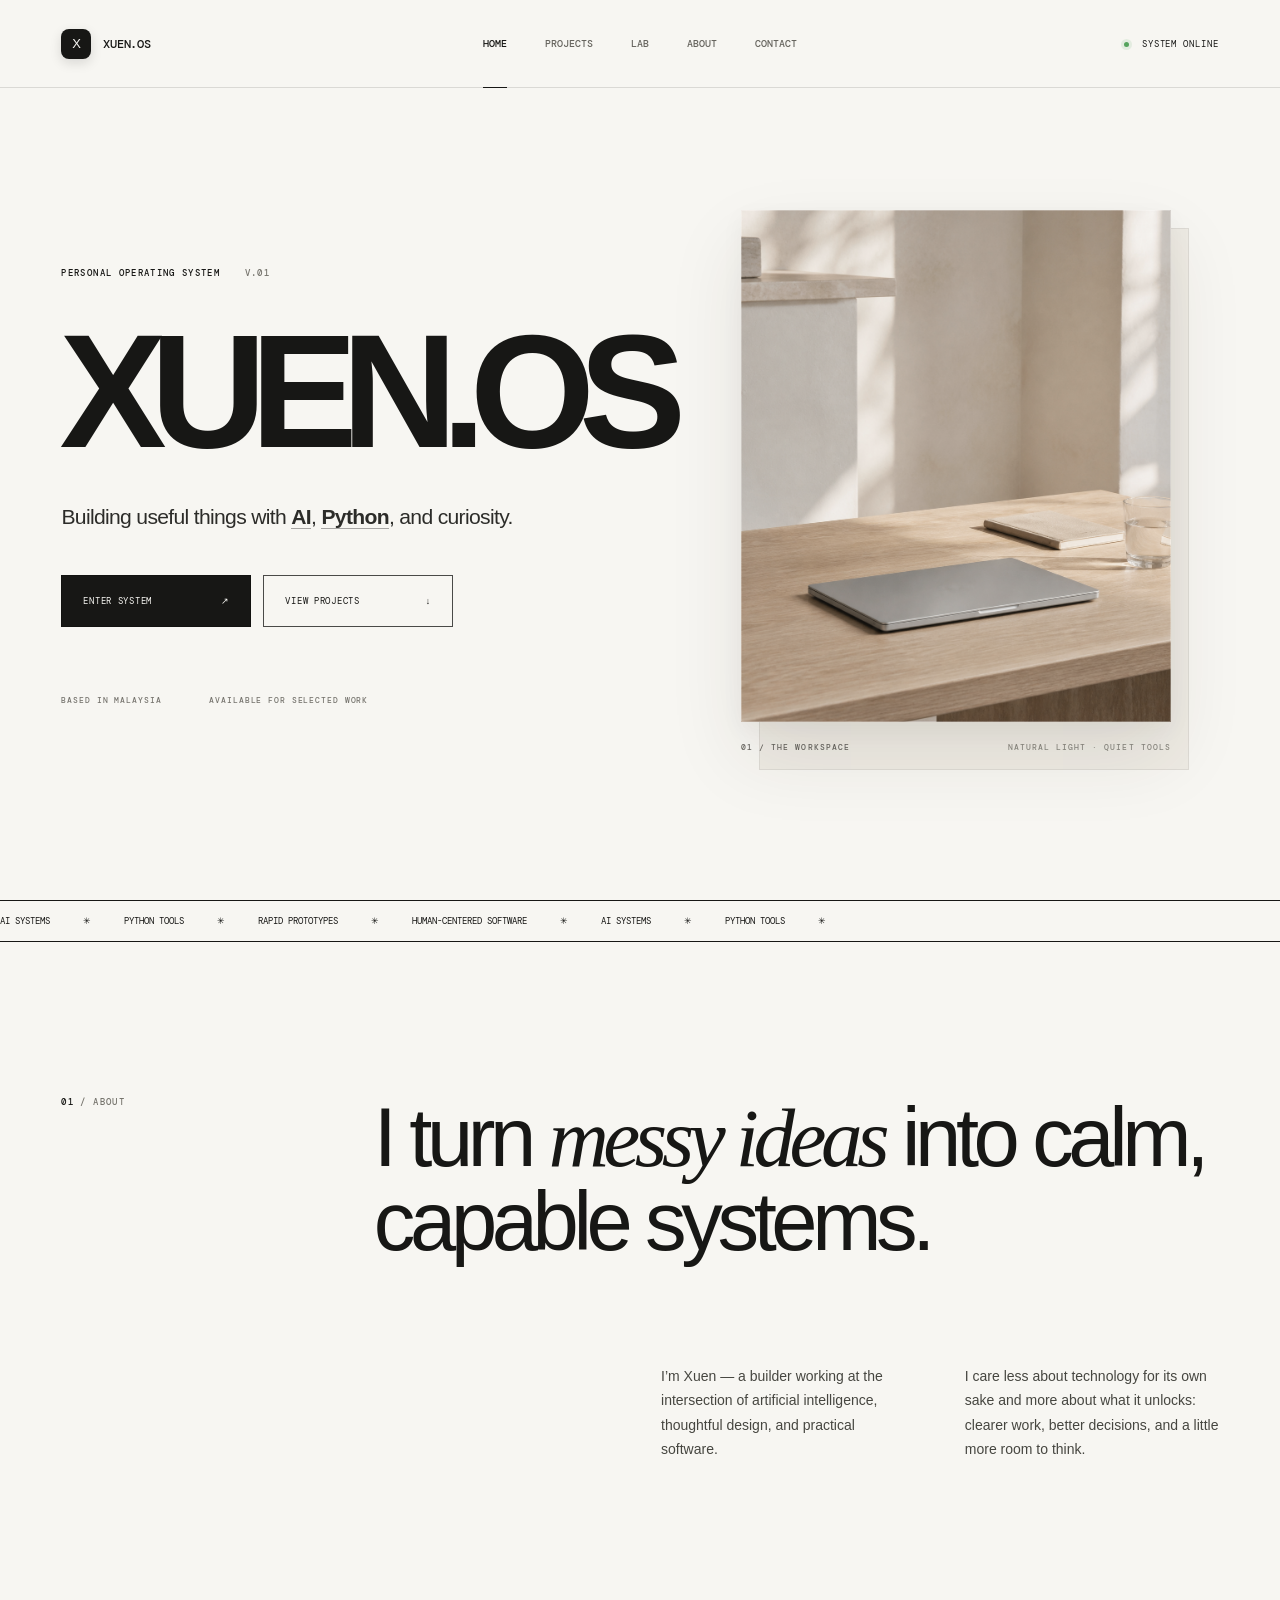
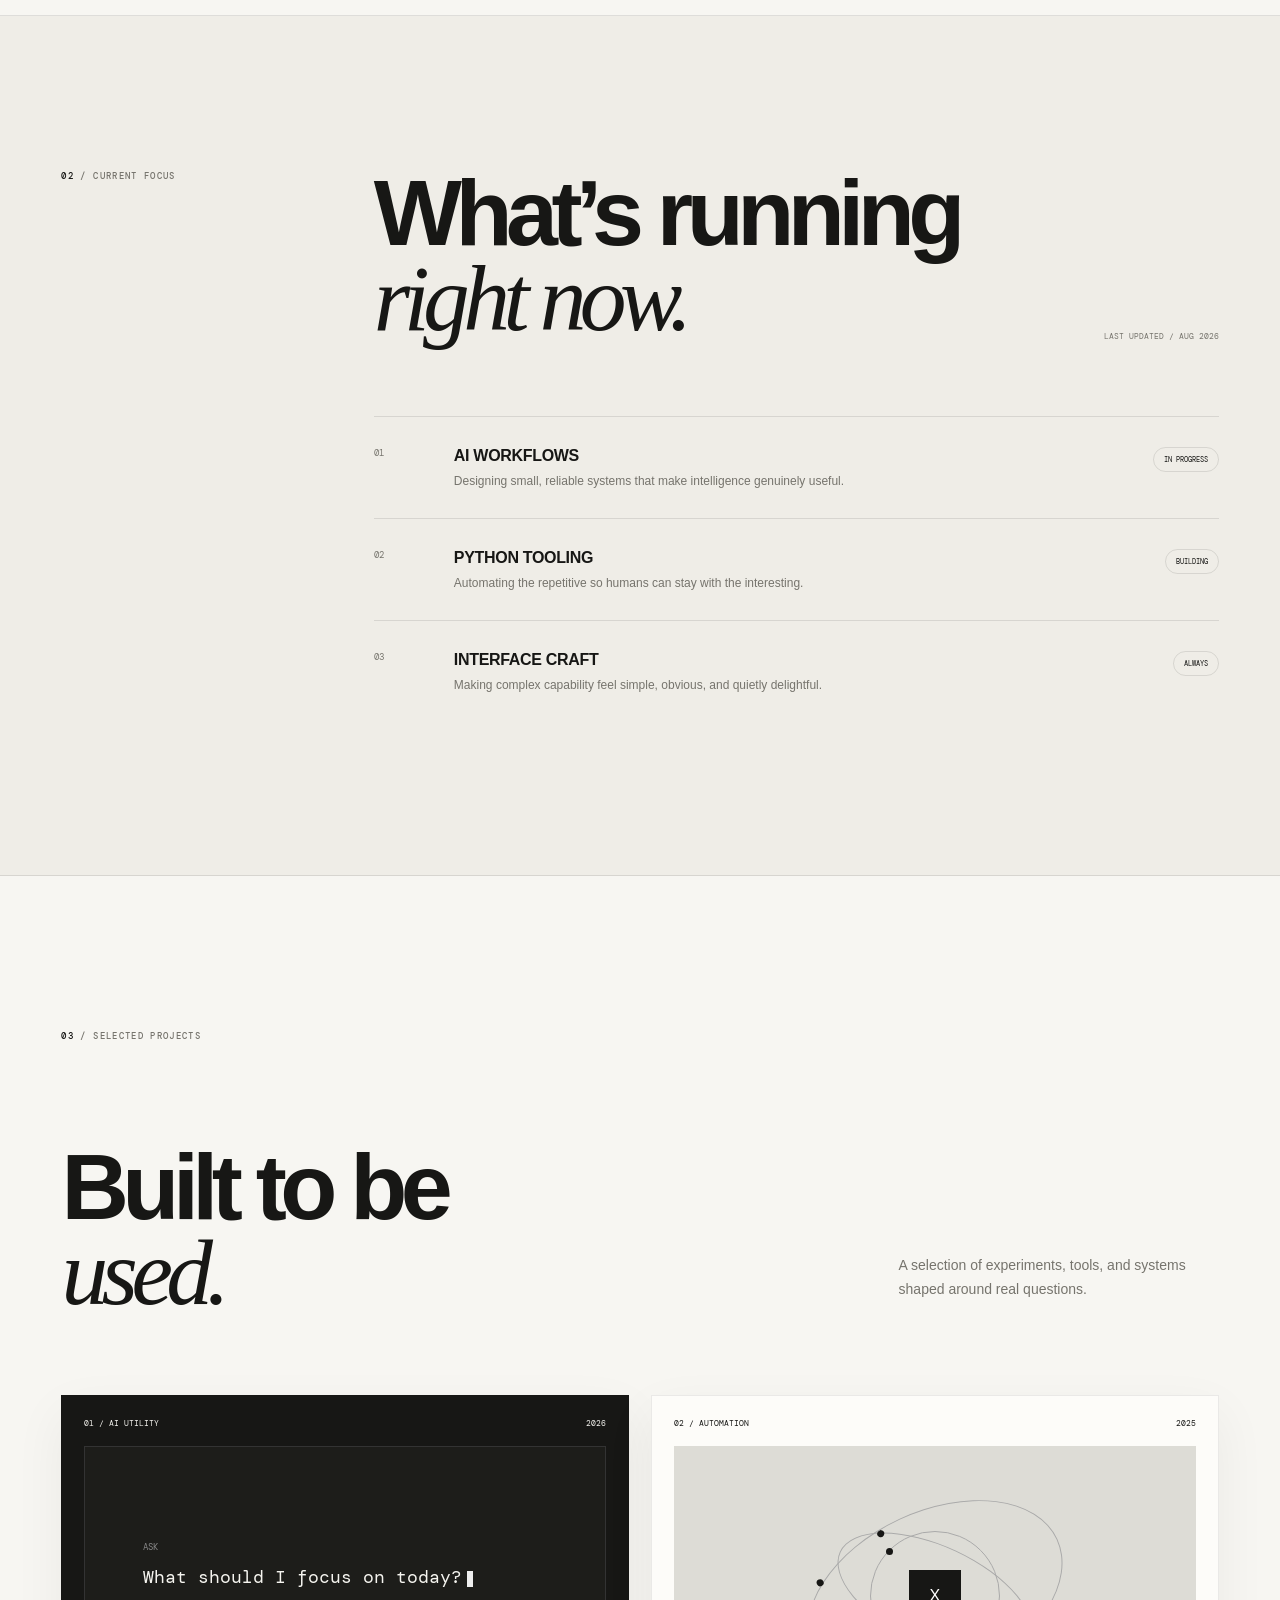
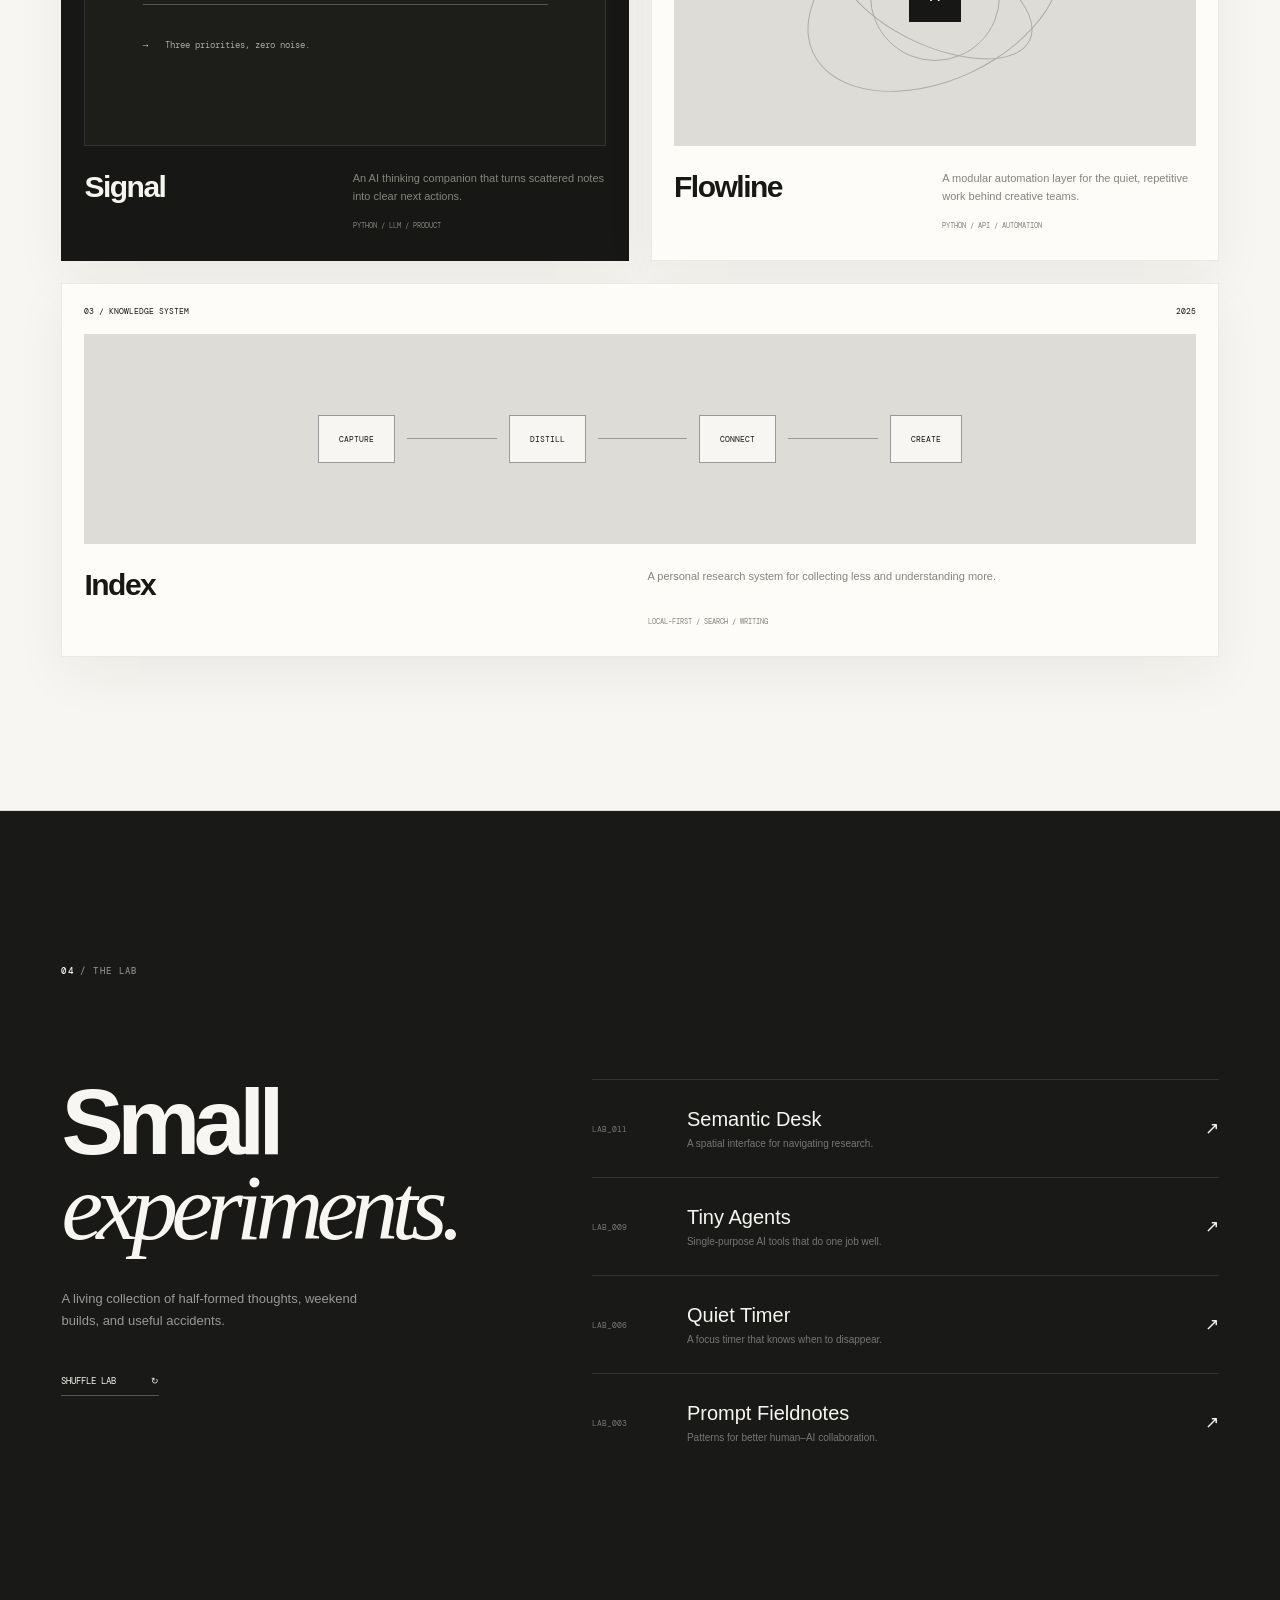
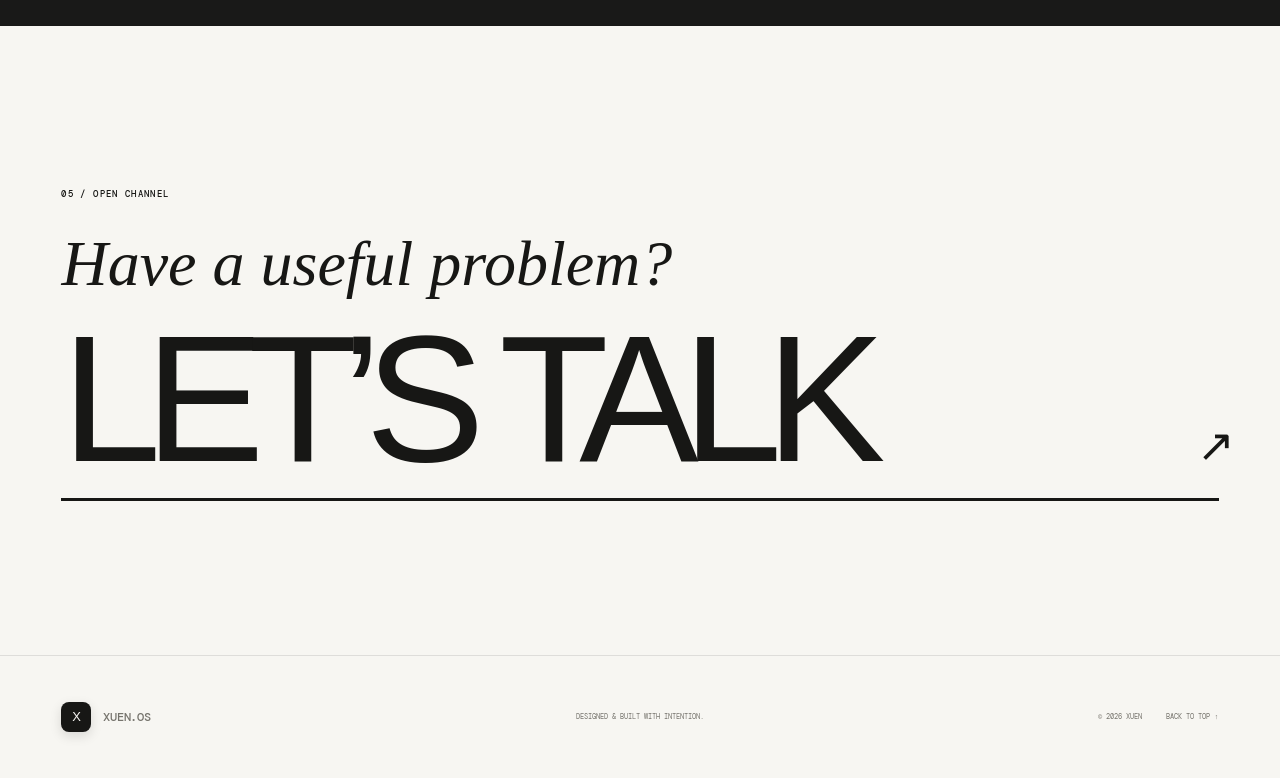
==== index.html @ 893377dd "Initial XUEN.OS website" ====
<!DOCTYPE html>
<html lang="en">
<head>
  <meta charset="UTF-8">
  <meta name="viewport" content="width=device-width, initial-scale=1.0">
  <meta name="description" content="XUEN.OS — Building useful things with AI, Python, and curiosity.">
  <meta name="theme-color" content="#f2f1ed">
  <title>XUEN.OS — Personal Operating System</title>
  <link rel="stylesheet" href="style.css">
</head>
<body>
  <div class="boot-screen" aria-hidden="true">
    <div class="boot-mark">X</div>
    <div class="boot-line"><span></span></div>
  </div>

  <header class="site-header" id="home">
    <a class="logo" href="#home" aria-label="XUEN.OS home">
      <span class="logo-glyph">X</span><span>XUEN.OS</span>
    </a>
    <nav class="desktop-nav" aria-label="Primary navigation">
      <a class="active" href="#home">Home</a>
      <a href="#projects">Projects</a>
      <a href="#lab">Lab</a>
      <a href="#about">About</a>
      <a href="#contact">Contact</a>
    </nav>
    <div class="header-status"><span class="status-dot"></span> SYSTEM ONLINE</div>
    <button class="menu-toggle" type="button" aria-expanded="false" aria-controls="mobile-nav">Menu</button>
  </header>

  <nav class="mobile-nav" id="mobile-nav" aria-label="Mobile navigation">
    <a href="#home">Home</a><a href="#projects">Projects</a><a href="#lab">Lab</a><a href="#about">About</a><a href="#contact">Contact</a>
  </nav>

  <main>
    <section class="hero" aria-labelledby="hero-title">
      <div class="hero-copy reveal">
        <p class="eyebrow">PERSONAL OPERATING SYSTEM <span>V.01</span></p>
        <h1 id="hero-title">XUEN<span class="outline">.</span>OS</h1>
        <p class="hero-subtitle">Building useful things with <strong>AI</strong>, <strong>Python</strong>, and curiosity.</p>
        <div class="hero-actions">
          <a class="button button-primary" href="#about">ENTER SYSTEM <span>↗</span></a>
          <a class="button button-secondary" href="#projects">VIEW PROJECTS <span>↓</span></a>
        </div>
        <div class="hero-meta">
          <span>BASED IN MALAYSIA</span><span>AVAILABLE FOR SELECTED WORK</span>
        </div>
      </div>

      <figure class="workspace-visual reveal">
        <div class="workspace-photo">
          <img src="assets/workspace-editorial-v1.png" alt="A quiet sunlit workspace with a closed silver laptop on a pale oak desk" width="1122" height="1402" fetchpriority="high">
        </div>
        <figcaption><span>01 / THE WORKSPACE</span><span>NATURAL LIGHT · QUIET TOOLS</span></figcaption>
      </figure>
    </section>

    <div class="ticker" aria-hidden="true">
      <div>AI SYSTEMS <span>✳</span> PYTHON TOOLS <span>✳</span> RAPID PROTOTYPES <span>✳</span> HUMAN-CENTERED SOFTWARE <span>✳</span> AI SYSTEMS <span>✳</span> PYTHON TOOLS <span>✳</span></div>
    </div>

    <section class="about section" id="about">
      <div class="section-index reveal"><span>01</span> / ABOUT</div>
      <div class="about-content reveal">
        <p class="about-lead">I turn <em>messy ideas</em> into calm, capable systems.</p>
        <div class="about-grid">
          <p>I’m Xuen — a builder working at the intersection of artificial intelligence, thoughtful design, and practical software.</p>
          <p>I care less about technology for its own sake and more about what it unlocks: clearer work, better decisions, and a little more room to think.</p>
        </div>
      </div>
    </section>

    <section class="focus section" aria-labelledby="focus-title">
      <div class="section-index reveal"><span>02</span> / CURRENT FOCUS</div>
      <div class="section-heading reveal">
        <h2 id="focus-title">What’s running<br><em>right now.</em></h2>
        <span class="updated">LAST UPDATED / AUG 2026</span>
      </div>
      <div class="focus-list reveal">
        <article><span class="focus-num">01</span><div><h3>AI WORKFLOWS</h3><p>Designing small, reliable systems that make intelligence genuinely useful.</p></div><span class="focus-state">IN PROGRESS</span></article>
        <article><span class="focus-num">02</span><div><h3>PYTHON TOOLING</h3><p>Automating the repetitive so humans can stay with the interesting.</p></div><span class="focus-state">BUILDING</span></article>
        <article><span class="focus-num">03</span><div><h3>INTERFACE CRAFT</h3><p>Making complex capability feel simple, obvious, and quietly delightful.</p></div><span class="focus-state">ALWAYS</span></article>
      </div>
    </section>

    <section class="projects section" id="projects" aria-labelledby="projects-title">
      <div class="section-index reveal"><span>03</span> / SELECTED PROJECTS</div>
      <div class="projects-head reveal"><h2 id="projects-title">Built to be<br><em>used.</em></h2><p>A selection of experiments, tools, and systems shaped around real questions.</p></div>
      <div class="project-grid">
        <article class="project-card project-dark reveal">
          <div class="project-top"><span>01 / AI UTILITY</span><span>2026</span></div>
          <div class="project-visual command-visual"><span>ASK</span><span class="command-input">What should I focus on today?<i></i></span><div><b>→</b> Three priorities, zero noise.</div></div>
          <div class="project-info"><h3>Signal</h3><p>An AI thinking companion that turns scattered notes into clear next actions.</p><span>PYTHON / LLM / PRODUCT</span></div>
        </article>
        <article class="project-card reveal">
          <div class="project-top"><span>02 / AUTOMATION</span><span>2025</span></div>
          <div class="project-visual orbit-visual"><div class="orbit one"></div><div class="orbit two"></div><div class="orbit three"></div><span>X</span></div>
          <div class="project-info"><h3>Flowline</h3><p>A modular automation layer for the quiet, repetitive work behind creative teams.</p><span>PYTHON / API / AUTOMATION</span></div>
        </article>
        <article class="project-card project-wide reveal">
          <div class="project-top"><span>03 / KNOWLEDGE SYSTEM</span><span>2025</span></div>
          <div class="project-visual map-visual"><span>CAPTURE</span><i></i><span>DISTILL</span><i></i><span>CONNECT</span><i></i><span>CREATE</span></div>
          <div class="project-info"><h3>Index</h3><p>A personal research system for collecting less and understanding more.</p><span>LOCAL-FIRST / SEARCH / WRITING</span></div>
        </article>
      </div>
    </section>

    <section class="lab section" id="lab" aria-labelledby="lab-title">
      <div class="section-index reveal"><span>04</span> / THE LAB</div>
      <div class="lab-layout">
        <div class="lab-intro reveal"><h2 id="lab-title">Small<br><em>experiments.</em></h2><p>A living collection of half-formed thoughts, weekend builds, and useful accidents.</p><button class="text-button" type="button" id="shuffle-lab">SHUFFLE LAB <span>↻</span></button></div>
        <div class="lab-stack reveal">
          <article><span>LAB_011</span><div><h3>Semantic Desk</h3><p>A spatial interface for navigating research.</p></div><span class="lab-arrow">↗</span></article>
          <article><span>LAB_009</span><div><h3>Tiny Agents</h3><p>Single-purpose AI tools that do one job well.</p></div><span class="lab-arrow">↗</span></article>
          <article><span>LAB_006</span><div><h3>Quiet Timer</h3><p>A focus timer that knows when to disappear.</p></div><span class="lab-arrow">↗</span></article>
          <article><span>LAB_003</span><div><h3>Prompt Fieldnotes</h3><p>Patterns for better human–AI collaboration.</p></div><span class="lab-arrow">↗</span></article>
        </div>
      </div>
    </section>

    <section class="contact section" id="contact">
      <p class="eyebrow reveal">05 / OPEN CHANNEL</p>
      <div class="contact-inner reveal">
        <p>Have a useful problem?</p>
        <a href="mailto:hello@xuen.os">LET’S TALK<span>↗</span></a>
      </div>
    </section>
  </main>

  <footer>
    <a class="logo" href="#home"><span class="logo-glyph">X</span><span>XUEN.OS</span></a>
    <p>DESIGNED &amp; BUILT WITH INTENTION.</p>
    <div><span>© 2026 XUEN</span><a href="#home">BACK TO TOP ↑</a></div>
  </footer>

  <script type="module" src="script.js"></script>
</body>
</html>
---- style.css ----
@font-face {
  font-family: "DM Mono";
  src: url("fonts/dm-mono-300.ttf") format("truetype");
  font-style: normal;
  font-weight: 300;
  font-display: swap;
}

@font-face {
  font-family: "DM Mono";
  src: url("fonts/dm-mono-400.ttf") format("truetype");
  font-style: normal;
  font-weight: 400;
  font-display: swap;
}

@font-face {
  font-family: "DM Mono";
  src: url("fonts/dm-mono-500.ttf") format("truetype");
  font-style: normal;
  font-weight: 500;
  font-display: swap;
}

:root {
  --ink: #171715;
  --paper: #f7f6f2;
  --paper-deep: #efede7;
  --line: rgba(23,23,21,.11);
  --muted: #76746d;
  --mono: "DM Mono", ui-monospace, monospace;
  --sans: -apple-system, BlinkMacSystemFont, "SF Pro Display", "Helvetica Neue", Arial, sans-serif;
}

* { box-sizing: border-box; }
html { scroll-behavior: smooth; }
body { margin: 0; background: var(--paper); color: var(--ink); font-family: var(--sans); overflow-x: hidden; -webkit-font-smoothing: antialiased; text-rendering: optimizeLegibility; }
a { color: inherit; text-decoration: none; }
button { color: inherit; font: inherit; }
::selection { background: var(--ink); color: var(--paper); }

.boot-screen { position: fixed; inset: 0; z-index: 99; display: grid; place-content: center; gap: 26px; background: var(--ink); color: var(--paper); transition: opacity .55s ease, visibility .55s; }
.boot-screen.done { opacity: 0; visibility: hidden; }
.boot-mark { font-size: 54px; font-weight: 600; text-align: center; letter-spacing: -.08em; }
.boot-line { width: 120px; height: 1px; background: #444; }
.boot-line span { display: block; width: 0; height: 100%; background: var(--paper); animation: load .8s ease forwards; }
@keyframes load { to { width: 100%; } }

.site-header { height: 88px; padding: 0 4.8vw; border-bottom: 1px solid rgba(23,23,21,.13); display: grid; grid-template-columns: 1fr auto 1fr; align-items: center; position: relative; z-index: 20; }
.logo { display: inline-flex; align-items: center; gap: 12px; width: max-content; font-family: var(--mono); font-size: 12px; font-weight: 500; letter-spacing: -.02em; }
.logo-glyph { display: grid; place-items: center; width: 30px; height: 30px; border-radius: 8px; background: var(--ink); color: var(--paper); font-family: var(--sans); font-size: 13px; box-shadow: 0 4px 12px rgba(17,17,15,.13); }
.desktop-nav { display: flex; height: 100%; align-items: center; gap: 38px; font-family: var(--mono); font-size: 10px; font-weight: 500; text-transform: uppercase; }
.desktop-nav a { height: 100%; display: grid; place-items: center; position: relative; color: #66645e; transition: color .2s; }
.desktop-nav a:hover, .desktop-nav a.active { color: var(--ink); }
.desktop-nav a.active::after { content: ""; height: 1px; background: var(--ink); position: absolute; left: 0; right: 0; bottom: -1px; }
.header-status { justify-self: end; font-family: var(--mono); font-size: 9px; letter-spacing: .1em; }
.status-dot { display: inline-block; width: 5px; height: 5px; border-radius: 50%; margin-right: 7px; background: #55a35d; box-shadow: 0 0 0 3px rgba(85,163,93,.12); }
.menu-toggle, .mobile-nav { display: none; }

.hero { width: 100%; max-width: 1800px; min-height: calc(100vh - 88px); margin: 0 auto; padding: clamp(56px, 5vw, 82px) 4.8vw clamp(82px, 7vw, 118px); display: grid; grid-template-columns: 1.1fr .9fr; gap: 5.4vw; align-items: center; }
.hero-copy { align-self: center; transform: translateY(-1.2vw); }
.eyebrow, .section-index { font-family: var(--mono); font-size: 9px; font-weight: 500; letter-spacing: .15em; }
.eyebrow span { color: var(--muted); margin-left: 18px; }
h1 { font-size: clamp(112px, 12.55vw, 226px); line-height: .77; margin: clamp(42px, 4vw, 62px) 0 clamp(44px, 3.8vw, 60px); font-weight: 600; letter-spacing: -.1em; transform: translateX(-.012em); }
h1 .outline { color: var(--ink); -webkit-text-stroke: 0; }
.hero-subtitle { max-width: 510px; margin: 0; font-size: clamp(20px, 1.65vw, 26px); line-height: 1.44; letter-spacing: -.032em; font-weight: 400; color: #2c2c29; }
.hero-subtitle strong { font-weight: 600; border-bottom: 1px solid rgba(17,17,15,.35); }
.hero-actions { display: flex; gap: 12px; margin-top: 42px; }
.button { display: flex; justify-content: space-between; align-items: center; min-width: 190px; padding: 19px 21px; border: 1px solid rgba(17,17,15,.75); font-family: var(--mono); font-size: 9px; letter-spacing: .08em; transition: transform .25s, box-shadow .25s, background .25s, color .25s; }
.button:hover { transform: translateY(-2px); box-shadow: 0 10px 30px rgba(17,17,15,.09); }
.button-primary { background: var(--ink); color: var(--paper); }
.button-secondary:hover { background: #fff; }
.hero-meta { margin-top: 68px; display: flex; gap: 48px; color: #77756f; font-family: var(--mono); font-size: 8px; font-weight: 500; letter-spacing: .11em; }

.workspace-visual { position: relative; width: min(100%, 620px); margin: 0 1.2vw 0 auto; isolation: isolate; }
.workspace-visual::before { content: ""; position: absolute; z-index: -1; inset: 18px -18px -18px 18px; background: #eeebe4; border: 1px solid rgba(23,23,21,.07); }
.workspace-photo { position: relative; overflow: hidden; aspect-ratio: .84; background: #e9e4dc; box-shadow: 0 34px 72px rgba(54,43,30,.095), 0 8px 22px rgba(54,43,30,.045); }
.workspace-photo::after { content: ""; position: absolute; inset: 0; border: 1px solid rgba(255,255,255,.26); pointer-events: none; }
.workspace-photo img { width: 100%; height: 100%; display: block; object-fit: cover; object-position: 52% 59%; filter: saturate(.78) contrast(.98) brightness(1.01); transform: scale(1.085); transition: transform 1.2s cubic-bezier(.2,.7,.2,1); }
.workspace-visual:hover img { transform: scale(1.1); }
.workspace-visual figcaption { display: flex; justify-content: space-between; gap: 20px; margin-top: 20px; color: #66645f; font: 8px var(--mono); font-weight: 500; letter-spacing: .13em; }
.workspace-visual figcaption span:last-child { color: #8b8982; }

.ticker { overflow: hidden; border-top: 1px solid var(--ink); border-bottom: 1px solid var(--ink); padding: 14px 0; font: 9px var(--mono); white-space: nowrap; }
.ticker div { width: max-content; animation: ticker 28s linear infinite; }
.ticker span { margin: 0 28px; }
@keyframes ticker { to { transform: translateX(-50%); } }

.section { padding: clamp(140px, 12vw, 220px) 4.8vw; border-bottom: 1px solid var(--line); }
.section-index { margin-bottom: clamp(85px, 8vw, 135px); color: var(--muted); }
.section-index span { color: var(--ink); }
.about { display: grid; grid-template-columns: 27% 1fr; }
.about-content { max-width: 970px; }
.about-lead { max-width: 980px; margin: 0 0 100px; font-size: clamp(48px, 6.5vw, 106px); line-height: 1.01; letter-spacing: -.065em; }
.about-lead em, h2 em { font-family: Georgia, serif; font-weight: 400; }
.about-grid { margin-left: 34%; display: grid; grid-template-columns: 1fr 1fr; gap: 50px; font-size: 14px; line-height: 1.75; color: #464640; }
.about-grid p { margin: 0; }

.focus { display: grid; grid-template-columns: 27% 1fr; background: var(--paper-deep); }
.focus > .section-index { grid-row: span 2; }
.section-heading { display: flex; justify-content: space-between; align-items: end; margin-bottom: 75px; }
h2 { font-size: clamp(60px, 7.3vw, 116px); line-height: .91; letter-spacing: -.07em; margin: 0; font-weight: 550; }
.updated { font: 8px var(--mono); color: var(--muted); }
.focus-list article { border-top: 1px solid var(--line); padding: 30px 0; display: grid; grid-template-columns: 60px 1fr auto; gap: 20px; align-items: start; transition: padding .25s; }
.focus-list article:hover { padding-left: 12px; }
.focus-num { font: 9px var(--mono); color: var(--muted); }
.focus-list h3 { margin: 0 0 9px; font-size: 16px; letter-spacing: -.02em; }
.focus-list p { margin: 0; font-size: 12px; color: var(--muted); }
.focus-state { padding: 7px 10px; border: 1px solid var(--line); border-radius: 20px; font: 7px var(--mono); }

.projects-head { display: flex; justify-content: space-between; align-items: end; margin-bottom: 80px; }
.projects-head p { max-width: 320px; font-size: 14px; line-height: 1.7; color: var(--muted); }
.project-grid { display: grid; grid-template-columns: 1fr 1fr; gap: 22px; }
.project-card { min-width: 0; border: 1px solid rgba(17,17,15,.08); background: #fdfcf9; padding: 22px; box-shadow: 0 18px 50px rgba(39,34,26,.055); }
.project-dark { color: #f5f4ef; background: var(--ink); }
.project-wide { grid-column: 1 / -1; }
.project-top { display: flex; justify-content: space-between; padding-bottom: 18px; font: 8px var(--mono); }
.project-visual { height: 300px; background: #dddcd6; overflow: hidden; position: relative; }
.project-dark .project-visual { background: #1d1d1a; border: 1px solid #333; }
.command-visual { display: grid; align-content: center; padding: 11%; font: 9px var(--mono); }
.command-visual > span:first-child { color: #888; margin-bottom: 12px; }
.command-input { border-bottom: 1px solid #555; padding: 0 0 15px; font-size: clamp(12px, 1.5vw, 18px); }
.command-input i { width: 6px; height: 16px; display: inline-block; margin-left: 5px; background: #eee; vertical-align: middle; animation: blink 1s steps(1) infinite; }
.command-visual div { margin-top: 34px; color: #aaa; }
.command-visual b { color: #fff; margin-right: 12px; }
.orbit-visual { display: grid; place-items: center; }
.orbit-visual span { display: grid; place-items: center; z-index: 2; width: 52px; height: 52px; background: var(--ink); color: #fff; }
.orbit { position: absolute; border: 1px solid #aaa; border-radius: 50%; animation: spin 14s linear infinite; }
.orbit::after { content: ""; position: absolute; width: 7px; height: 7px; border-radius: 50%; background: var(--ink); top: 12%; left: 12%; }
.orbit.one { width: 130px; height: 130px; }
.orbit.two { width: 210px; height: 100px; transform: rotate(25deg); animation-direction: reverse; }
.orbit.three { width: 270px; height: 170px; transform: rotate(-25deg); }
@keyframes spin { to { rotate: 360deg; } }
.map-visual { height: 210px; display: flex; justify-content: center; align-items: center; gap: 12px; padding: 20px; font: 8px var(--mono); }
.map-visual span { border: 1px solid #999; background: var(--paper); padding: 18px 20px; }
.map-visual i { width: 7vw; height: 1px; background: #999; }
.project-info { display: grid; grid-template-columns: 1fr 1fr; gap: 15px; padding: 24px 0 8px; }
.project-info h3 { margin: 0; font-size: 30px; letter-spacing: -.05em; }
.project-info p { margin: 0; font-size: 11px; line-height: 1.6; color: #85847e; }
.project-info > span { grid-column: 2; font: 7px var(--mono); color: #85847e; }

.lab { background: #191918; color: var(--paper); }
.lab .section-index { color: #888; }
.lab .section-index span { color: var(--paper); }
.lab-layout { display: grid; grid-template-columns: 37% 1fr; gap: 8vw; }
.lab-intro p { max-width: 320px; margin: 38px 0; color: #999; font-size: 13px; line-height: 1.7; }
.text-button { padding: 0 0 8px; background: none; border: 0; border-bottom: 1px solid #555; font: 9px var(--mono); cursor: pointer; }
.text-button span { display: inline-block; margin-left: 30px; transition: rotate .4s; }
.text-button:hover span { rotate: 180deg; }
.lab-stack article { display: grid; grid-template-columns: 75px 1fr auto; gap: 20px; padding: 28px 0; border-top: 1px solid #333; align-items: center; transition: padding .25s, background .25s; }
.lab-stack article:hover { padding-left: 14px; padding-right: 14px; background: #191917; }
.lab-stack > article > span:first-child { font: 8px var(--mono); color: #777; }
.lab-stack h3 { margin: 0 0 7px; font-size: 20px; font-weight: 500; }
.lab-stack p { margin: 0; font-size: 10px; color: #777; }
.lab-arrow { font-size: 17px; }

.contact { min-height: 70vh; display: flex; flex-direction: column; justify-content: space-between; }
.contact-inner p { font-family: Georgia, serif; font-style: italic; font-size: clamp(32px, 5vw, 70px); margin: 0; }
.contact-inner a { display: flex; justify-content: space-between; align-items: baseline; border-bottom: 3px solid var(--ink); font-size: clamp(70px, 14vw, 210px); line-height: 1.1; font-weight: 500; letter-spacing: -.09em; }
.contact-inner a span { font-size: .25em; }
footer { padding: 46px 4.8vw; display: grid; grid-template-columns: 1fr auto 1fr; align-items: center; font: 7px var(--mono); color: var(--muted); }
footer > div { justify-self: end; display: flex; gap: 24px; }

.reveal { opacity: 0; transform: translateY(24px); transition: opacity .8s cubic-bezier(.2,.7,.2,1), transform .8s cubic-bezier(.2,.7,.2,1); }
.reveal.visible { opacity: 1; transform: translateY(0); }

@media (max-width: 1000px) {
  .hero { grid-template-columns: 1fr; padding-top: 76px; }
  .hero-copy { transform: none; }
  .workspace-visual { max-width: 700px; margin: 66px auto 0; width: 88%; }
  .about, .focus { grid-template-columns: 1fr; }
  .section-index { margin-bottom: 60px; }
  .focus > .section-index { grid-row: auto; }
  .about-grid { margin-left: 20%; }
  .lab-layout { grid-template-columns: 1fr 1.3fr; }
}

@media (max-width: 720px) {
  .site-header { height: 68px; grid-template-columns: 1fr auto; padding: 0 20px; }
  .desktop-nav, .header-status { display: none; }
  .menu-toggle { display: block; border: 0; background: none; padding: 10px 0 10px 20px; font: 9px var(--mono); text-transform: uppercase; }
  .mobile-nav { position: fixed; inset: 68px 0 auto; z-index: 15; display: grid; background: var(--paper); border-bottom: 1px solid var(--ink); padding: 20px; transform: translateY(-130%); transition: transform .35s ease; }
  .mobile-nav.open { transform: translateY(0); }
  .mobile-nav a { padding: 14px 0; border-bottom: 1px solid var(--line); font: 11px var(--mono); text-transform: uppercase; }
  .hero { padding: 62px 20px 86px; min-height: auto; }
  h1 { font-size: 27vw; margin: 42px 0 40px; }
  .hero-actions { flex-direction: column; }
  .hero-meta { flex-direction: column; gap: 10px; margin-top: 54px; }
  .workspace-visual { width: calc(100% - 14px); margin-top: 62px; margin-right: 14px; }
  .workspace-visual::before { inset: 10px -10px -10px 10px; }
  .workspace-visual figcaption { margin-top: 14px; font-size: 6px; }
  .section { padding: 110px 20px; }
  .about-lead { margin-bottom: 50px; }
  .about-grid { margin: 0; grid-template-columns: 1fr; gap: 20px; }
  .section-heading, .projects-head { align-items: start; flex-direction: column; gap: 30px; }
  .focus-list article { grid-template-columns: 35px 1fr; }
  .focus-state { grid-column: 2; width: max-content; }
  .project-grid { grid-template-columns: 1fr; }
  .project-wide { grid-column: auto; }
  .project-visual { height: 240px; }
  .map-visual { flex-wrap: wrap; align-content: center; }
  .map-visual i { width: 20px; }
  .project-info { grid-template-columns: 1fr; }
  .project-info > span { grid-column: 1; }
  .lab-layout { grid-template-columns: 1fr; gap: 70px; }
  .lab-stack article { grid-template-columns: 55px 1fr auto; }
  .contact { min-height: 55vh; }
  .contact-inner a { font-size: 18vw; }
  footer { grid-template-columns: 1fr auto; gap: 28px; }
  footer > p { display: none; }
  footer > div { flex-direction: column; gap: 8px; text-align: right; }
}

@media (prefers-reduced-motion: reduce) {
  *, *::before, *::after { animation-duration: .01ms !important; animation-iteration-count: 1 !important; scroll-behavior: auto !important; transition-duration: .01ms !important; }
}
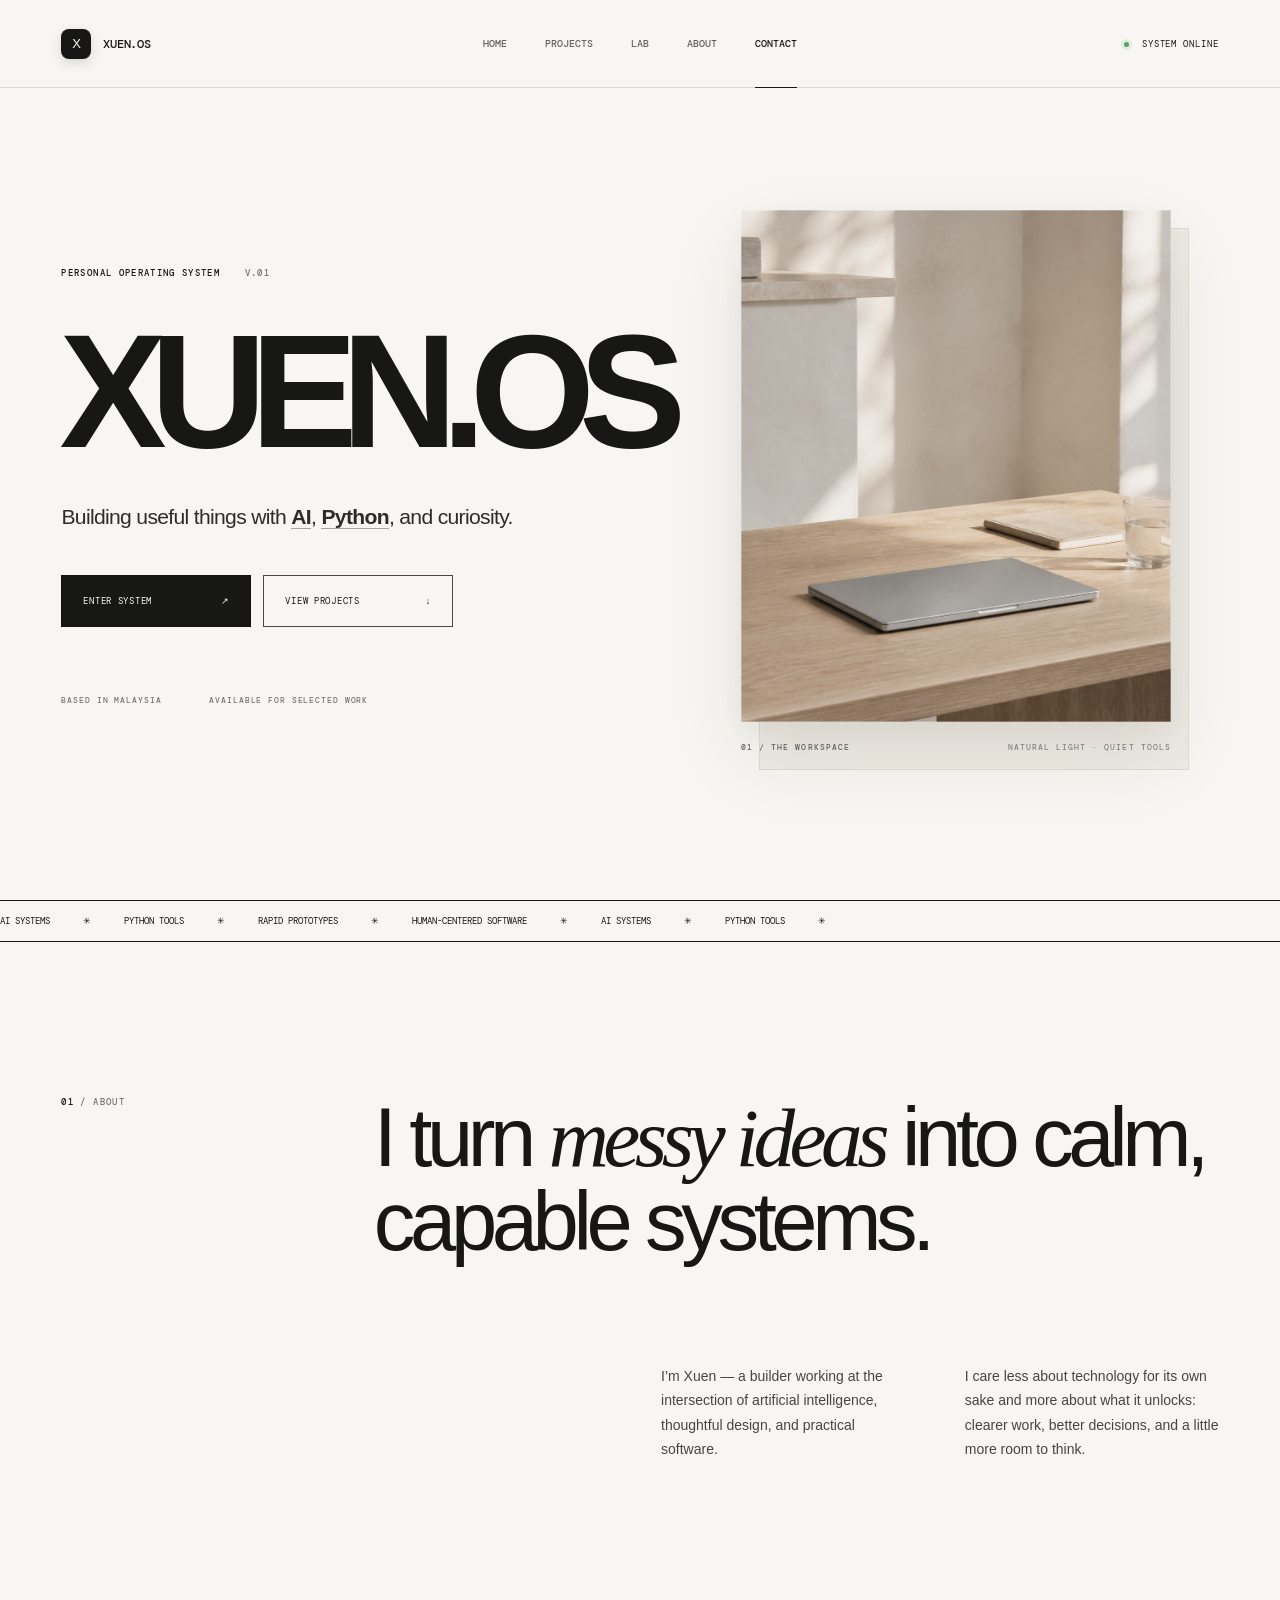
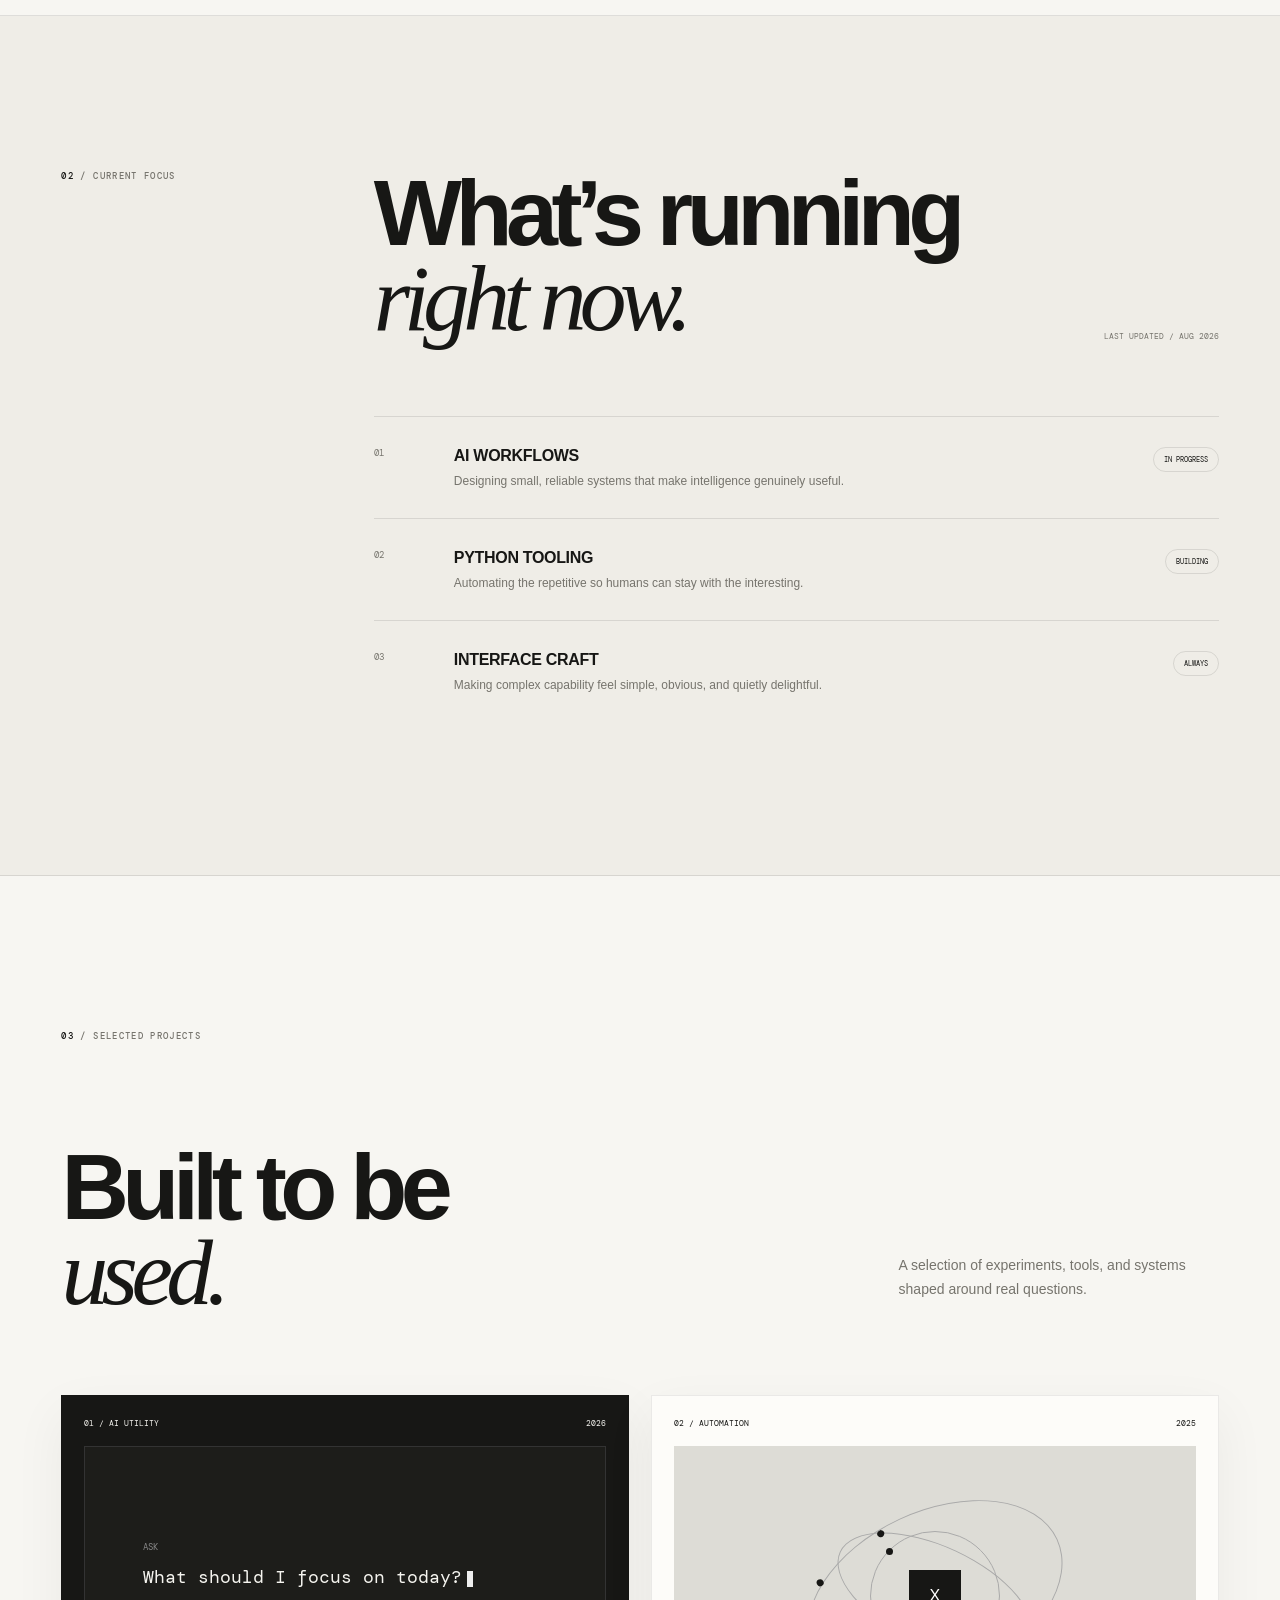
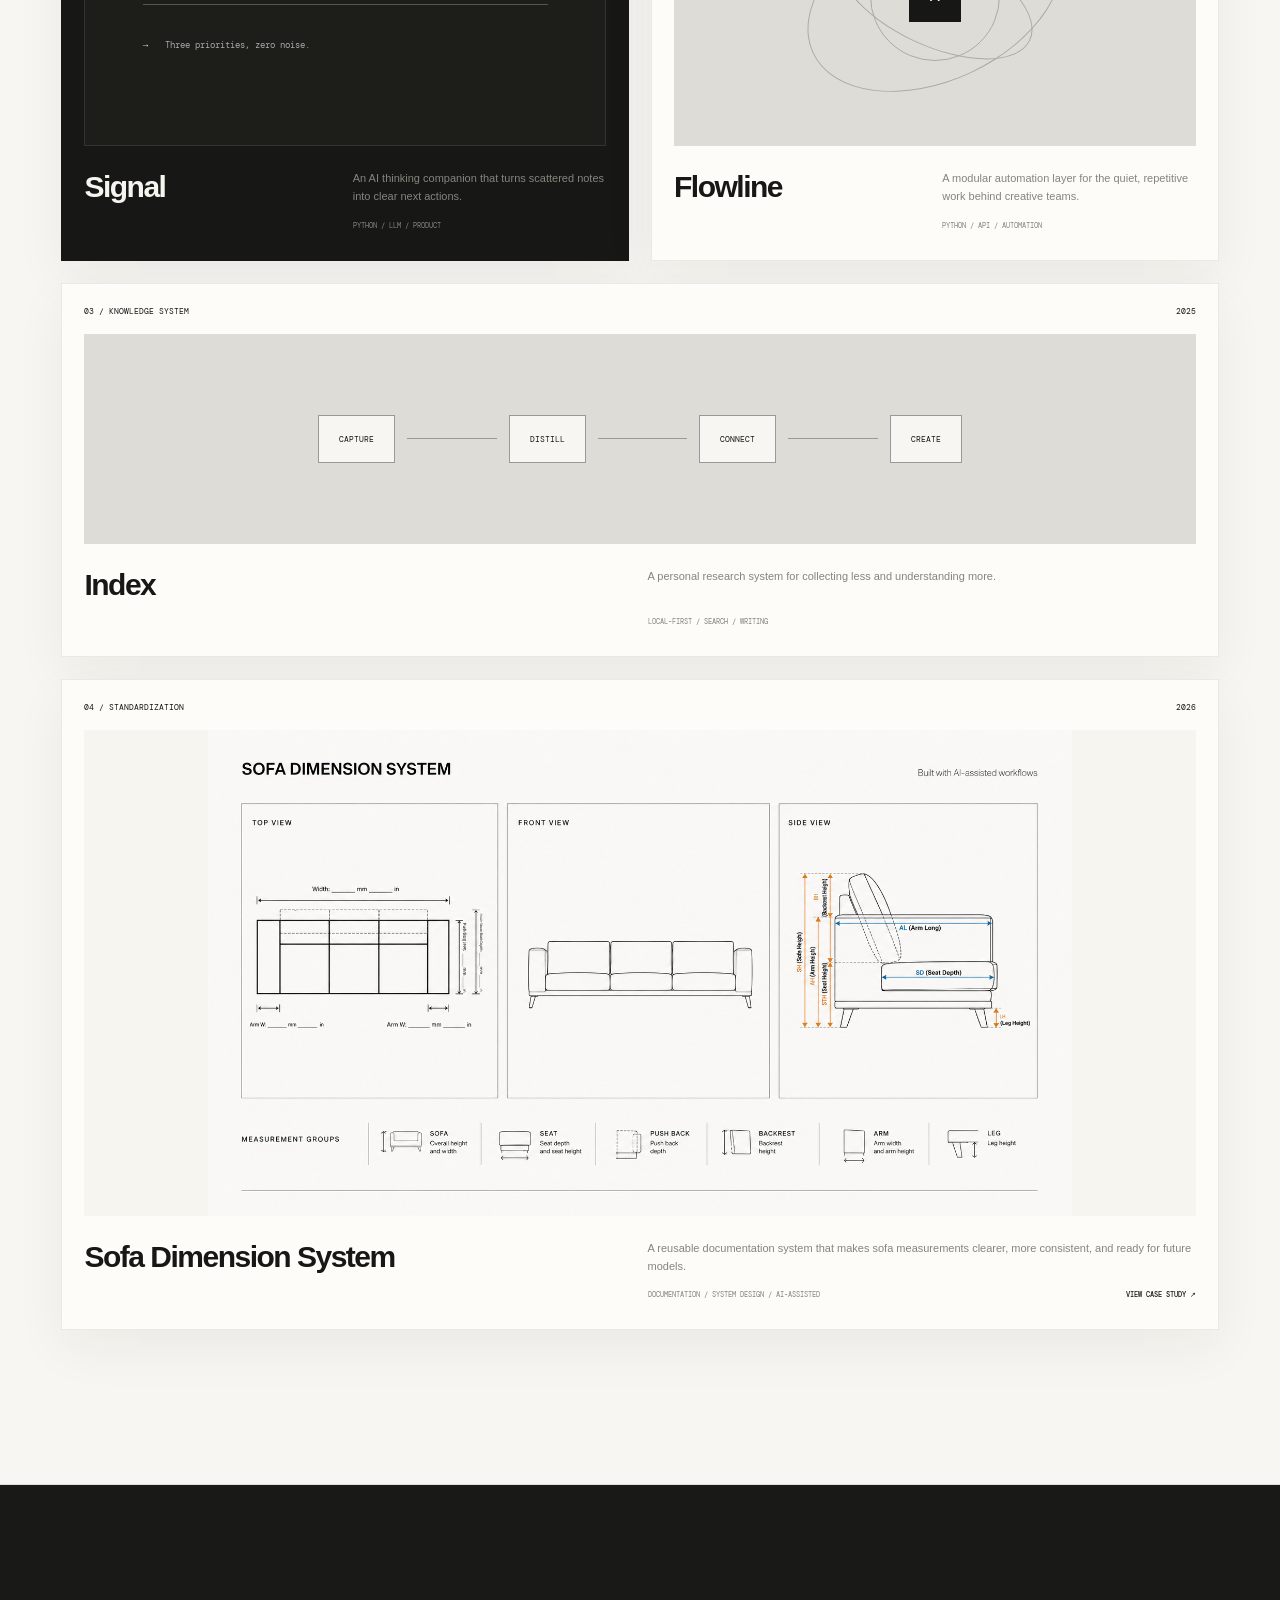
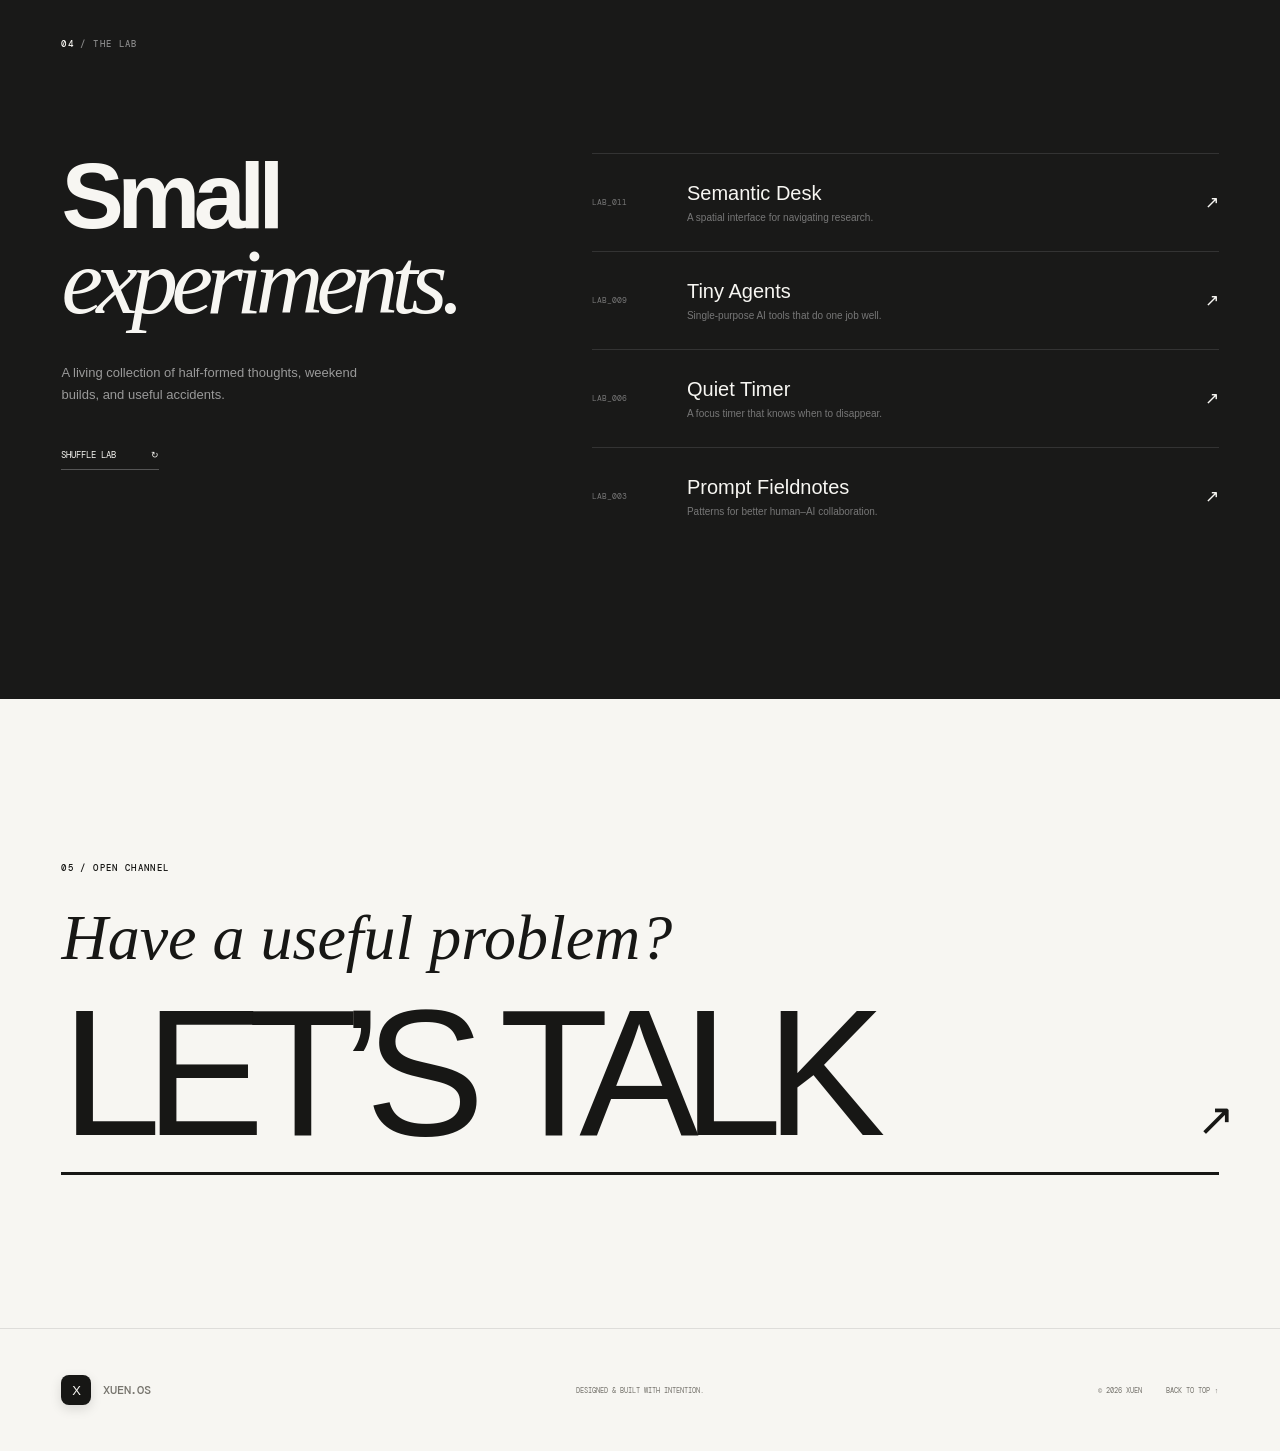
==== commit e0b47b75: "Add Sofa Dimension System case study" ====
--- a/index.html
+++ b/index.html
@@ -103,6 +103,11 @@
           <div class="project-visual map-visual"><span>CAPTURE</span><i></i><span>DISTILL</span><i></i><span>CONNECT</span><i></i><span>CREATE</span></div>
           <div class="project-info"><h3>Index</h3><p>A personal research system for collecting less and understanding more.</p><span>LOCAL-FIRST / SEARCH / WRITING</span></div>
         </article>
+        <a class="project-card project-wide project-link-card reveal" href="sofa-dimension-system.html" aria-label="View Sofa Dimension System case study">
+          <div class="project-top"><span>04 / STANDARDIZATION</span><span>2026</span></div>
+          <div class="project-visual sofa-project-visual"><img src="assets/sofa-dimension-system/system-overview.png" alt="Sofa Dimension System technical overview" width="1672" height="941" loading="lazy"></div>
+          <div class="project-info"><h3>Sofa Dimension System</h3><p>A reusable documentation system that makes sofa measurements clearer, more consistent, and ready for future models.</p><span>DOCUMENTATION / SYSTEM DESIGN / AI-ASSISTED <b>VIEW CASE STUDY ↗</b></span></div>
+        </a>
       </div>
     </section>
 
--- a/style.css
+++ b/style.css
@@ -138,6 +138,14 @@
 .project-info h3 { margin: 0; font-size: 30px; letter-spacing: -.05em; }
 .project-info p { margin: 0; font-size: 11px; line-height: 1.6; color: #85847e; }
 .project-info > span { grid-column: 2; font: 7px var(--mono); color: #85847e; }
+.project-link-card { display: block; color: inherit; transition: transform .3s cubic-bezier(.2,.7,.2,1), box-shadow .3s, border-color .3s; }
+.project-link-card:hover { transform: translateY(-5px); border-color: rgba(17,17,15,.28); box-shadow: 0 28px 70px rgba(39,34,26,.1); }
+.project-link-card:focus-visible { outline: 2px solid var(--ink); outline-offset: 5px; }
+.project-link-card .project-info > span { display: flex; justify-content: space-between; align-items: baseline; gap: 20px; }
+.project-link-card .project-info b { color: var(--ink); font-weight: 500; white-space: nowrap; }
+.sofa-project-visual { height: clamp(300px, 38vw, 560px); background: #f7f5f0; }
+.sofa-project-visual img { width: 100%; height: 100%; display: block; object-fit: contain; transition: transform .65s cubic-bezier(.2,.7,.2,1); }
+.project-link-card:hover .sofa-project-visual img { transform: scale(1.015); }
 
 .lab { background: #191918; color: var(--paper); }
 .lab .section-index { color: #888; }
@@ -161,6 +169,85 @@
 footer { padding: 46px 4.8vw; display: grid; grid-template-columns: 1fr auto 1fr; align-items: center; font: 7px var(--mono); color: var(--muted); }
 footer > div { justify-self: end; display: flex; gap: 24px; }
 
+/* Sofa Dimension System case study */
+.case-study { border-bottom: 1px solid var(--line); }
+.case-hero { min-height: calc(100vh - 88px); padding: clamp(58px, 6vw, 100px) 4.8vw clamp(100px, 10vw, 170px); display: flex; flex-direction: column; justify-content: space-between; border-bottom: 1px solid var(--line); }
+.case-kicker { display: flex; justify-content: space-between; align-items: center; margin-bottom: clamp(90px, 12vw, 180px); color: var(--muted); font: 8px var(--mono); letter-spacing: .12em; }
+.case-kicker a { padding-bottom: 7px; border-bottom: 1px solid rgba(23,23,21,.32); transition: color .2s, border-color .2s; }
+.case-kicker a:hover, .case-kicker a:focus-visible { color: var(--ink); border-color: var(--ink); }
+.case-hero-grid { display: grid; grid-template-columns: minmax(0, 1.45fr) minmax(300px, .55fr); gap: 8vw; align-items: end; }
+.case-hero-grid > * { min-width: 0; }
+.case-title { max-width: 1000px; margin: 44px 0 0; font-size: clamp(70px, 9.2vw, 168px); line-height: .82; letter-spacing: -.085em; }
+.case-summary { padding-bottom: 1.2vw; }
+.ai-label { display: inline-block; margin: 0 0 38px; padding: 10px 13px; border: 1px solid rgba(23,23,21,.34); font: 8px var(--mono); letter-spacing: .08em; }
+.case-summary > p:nth-child(2) { margin: 0; font-size: clamp(18px, 1.55vw, 25px); line-height: 1.48; letter-spacing: -.035em; }
+.case-meta { display: grid; gap: 18px; margin-top: 50px; padding-top: 22px; border-top: 1px solid var(--line); font: 8px var(--mono); line-height: 1.5; }
+.case-meta span { display: grid; grid-template-columns: 86px 1fr; }
+.case-meta b { color: var(--muted); font-weight: 400; }
+
+.case-section { padding: clamp(110px, 10vw, 185px) 4.8vw; border-bottom: 1px solid var(--line); }
+.case-index { color: var(--muted); font: 9px var(--mono); letter-spacing: .15em; }
+.case-index span { color: var(--ink); }
+.case-text-section { display: grid; grid-template-columns: 27% 1fr; }
+.case-copy { max-width: 1100px; }
+.case-copy h2 { max-width: 1000px; font-size: clamp(48px, 6.2vw, 102px); line-height: .97; }
+.case-columns { margin: clamp(65px, 7vw, 110px) 0 0 28%; display: grid; grid-template-columns: 1fr 1fr; gap: 55px; }
+.case-columns p, .case-lead { margin: 0; color: #464640; font-size: 14px; line-height: 1.78; }
+.case-system { background: var(--paper-deep); }
+.case-lead { max-width: 630px; margin-top: 62px; font-size: 16px; }
+.system-principles { display: grid; grid-template-columns: repeat(5, 1fr); margin-top: 78px; border-top: 1px solid rgba(23,23,21,.2); border-left: 1px solid rgba(23,23,21,.2); }
+.system-principles span { min-height: 116px; padding: 18px; border-right: 1px solid rgba(23,23,21,.2); border-bottom: 1px solid rgba(23,23,21,.2); font: 8px var(--mono); line-height: 1.5; }
+
+.case-section-head { display: flex; justify-content: space-between; gap: 50px; align-items: start; margin-bottom: clamp(55px, 6vw, 90px); }
+.case-section-head > p { max-width: 390px; margin: 0; color: var(--muted); font-size: 13px; line-height: 1.7; }
+.technical-figure { min-width: 0; margin: 0; border: 1px solid rgba(23,23,21,.12); background: #fbfaf7; box-shadow: 0 16px 45px rgba(39,34,26,.04); }
+.technical-figure img { display: block; width: 100%; height: auto; object-fit: contain; aspect-ratio: auto; background: #fbfaf7; }
+.technical-figure figcaption { display: flex; justify-content: space-between; gap: 18px; padding: 17px 18px; border-top: 1px solid var(--line); color: var(--muted); font: 7px var(--mono); letter-spacing: .09em; }
+.technical-figure-wide { width: 100%; }
+.figure-label { display: flex; justify-content: space-between; align-items: baseline; padding: 20px 20px 0; }
+.figure-label span { color: var(--muted); font: 8px var(--mono); }
+.figure-label h3 { margin: 0; font-size: 20px; font-weight: 500; letter-spacing: -.035em; }
+.documentation-grid { display: grid; grid-template-columns: repeat(3, 1fr); gap: 20px; align-items: start; }
+.documentation-grid .technical-figure img { aspect-ratio: 4 / 3; object-fit: contain; }
+
+.configurations-section { background: var(--paper-deep); }
+.configuration-interface { display: grid; grid-template-columns: repeat(4, 1fr); margin-bottom: 46px; border-top: 1px solid rgba(23,23,21,.2); border-left: 1px solid rgba(23,23,21,.2); }
+.configuration-interface span { min-height: 100px; padding: 18px; border-right: 1px solid rgba(23,23,21,.2); border-bottom: 1px solid rgba(23,23,21,.2); font-size: 15px; letter-spacing: -.02em; }
+.configuration-interface b { display: block; margin-bottom: 26px; color: var(--muted); font: 8px var(--mono); font-weight: 400; }
+
+.measurement-interface { display: grid; grid-template-columns: repeat(6, 1fr); border-top: 1px solid var(--ink); border-left: 1px solid var(--line); }
+.measurement-interface article { min-height: 245px; padding: 22px 18px; border-right: 1px solid var(--line); border-bottom: 1px solid var(--line); display: flex; flex-direction: column; }
+.measurement-interface article > span { color: var(--muted); font: 7px var(--mono); }
+.measurement-interface h3 { margin: auto 0 16px; font-size: clamp(18px, 1.7vw, 27px); font-weight: 500; letter-spacing: -.045em; }
+.measurement-interface p { min-height: 36px; margin: 0; color: var(--muted); font: 8px/1.65 var(--mono); }
+.push-back-layout { display: grid; grid-template-columns: .62fr 1.38fr; gap: 5vw; align-items: center; margin-top: clamp(55px, 6vw, 95px); }
+.push-back-layout .technical-figure { width: 83%; justify-self: center; }
+.push-back-copy h3 { margin: 28px 0 22px; font-size: clamp(30px, 3.3vw, 56px); line-height: 1.03; letter-spacing: -.055em; font-weight: 550; }
+.push-back-copy > p { max-width: 430px; margin: 0; color: var(--muted); font-size: 13px; line-height: 1.75; }
+
+.process-section { background: #191918; color: var(--paper); }
+.process-section .case-index, .process-section .case-section-head > p { color: #85857f; }
+.process-section .case-index span { color: var(--paper); }
+.process-timeline { margin: 0 0 0 27%; padding: 0; list-style: none; counter-reset: process; }
+.process-timeline li { display: grid; grid-template-columns: 100px 1fr; gap: 20px; padding: 38px 0; border-top: 1px solid #363633; }
+.process-timeline li > span { color: #777; font: 8px var(--mono); }
+.process-timeline h3 { margin: 0 0 11px; font-size: 26px; font-weight: 500; letter-spacing: -.035em; }
+.process-timeline p { max-width: 570px; margin: 0; color: #8f8f88; font-size: 12px; line-height: 1.7; }
+
+.outcome-section { display: grid; grid-template-columns: 27% 1fr; }
+.outcome-copy > p { margin: 0; font-size: clamp(52px, 7.5vw, 122px); line-height: .94; letter-spacing: -.07em; }
+.outcome-copy > p em { font-family: Georgia, serif; font-weight: 400; }
+.outcome-copy > div { display: grid; grid-template-columns: 1fr 1fr; gap: 55px; margin: clamp(65px, 7vw, 110px) 0 0 28%; }
+.outcome-copy > div > p { margin: 0; color: #464640; font-size: 14px; line-height: 1.78; }
+.outcome-tags { align-self: start; display: flex; flex-wrap: wrap; gap: 8px; }
+.outcome-tags span { padding: 9px 11px; border: 1px solid var(--line); border-radius: 20px; font: 7px var(--mono); }
+.project-navigation { display: grid; grid-template-columns: 1fr 1fr; }
+.project-navigation a { min-height: 220px; padding: 45px 4.8vw; display: flex; flex-direction: column; justify-content: space-between; border-right: 1px solid var(--line); transition: background .25s, color .25s; }
+.project-navigation a:last-child { text-align: right; border-right: 0; }
+.project-navigation a:hover, .project-navigation a:focus-visible { background: var(--ink); color: var(--paper); outline: none; }
+.project-navigation span { color: var(--muted); font: 8px var(--mono); letter-spacing: .12em; }
+.project-navigation strong { font-size: clamp(27px, 3vw, 48px); font-weight: 500; letter-spacing: -.05em; }
+
 .reveal { opacity: 0; transform: translateY(24px); transition: opacity .8s cubic-bezier(.2,.7,.2,1), transform .8s cubic-bezier(.2,.7,.2,1); }
 .reveal.visible { opacity: 1; transform: translateY(0); }
 
@@ -173,6 +260,13 @@
   .focus > .section-index { grid-row: auto; }
   .about-grid { margin-left: 20%; }
   .lab-layout { grid-template-columns: 1fr 1.3fr; }
+  .case-hero-grid { grid-template-columns: 1fr; }
+  .case-summary { max-width: 620px; }
+  .case-text-section, .outcome-section { grid-template-columns: 1fr; gap: 60px; }
+  .documentation-grid { grid-template-columns: 1fr; }
+  .documentation-grid .technical-figure { max-width: 820px; }
+  .measurement-interface { grid-template-columns: repeat(3, 1fr); }
+  .push-back-layout { grid-template-columns: 1fr; }
 }
 
 @media (max-width: 720px) {
@@ -202,6 +296,8 @@
   .map-visual i { width: 20px; }
   .project-info { grid-template-columns: 1fr; }
   .project-info > span { grid-column: 1; }
+  .project-link-card .project-info > span { align-items: start; flex-direction: column; }
+  .sofa-project-visual { height: 260px; }
   .lab-layout { grid-template-columns: 1fr; gap: 70px; }
   .lab-stack article { grid-template-columns: 55px 1fr auto; }
   .contact { min-height: 55vh; }
@@ -209,6 +305,29 @@
   footer { grid-template-columns: 1fr auto; gap: 28px; }
   footer > p { display: none; }
   footer > div { flex-direction: column; gap: 8px; text-align: right; }
+  .case-hero { min-height: auto; padding: 55px 20px 100px; }
+  .case-kicker { margin-bottom: 95px; }
+  .case-title { margin-top: 34px; font-size: 21vw; }
+  .case-summary { margin-top: 70px; }
+  .case-section { padding: 100px 20px; }
+  .case-text-section, .outcome-section { gap: 55px; }
+  .case-columns, .outcome-copy > div { margin-left: 0; grid-template-columns: 1fr; gap: 25px; }
+  .case-copy h2 { font-size: 13vw; }
+  .system-principles { grid-template-columns: 1fr; }
+  .system-principles span { min-height: 78px; }
+  .case-section-head { flex-direction: column; margin-bottom: 48px; }
+  .technical-figure figcaption { font-size: 6px; }
+  .configuration-interface { grid-template-columns: 1fr 1fr; }
+  .configuration-interface span { min-height: 92px; font-size: 13px; }
+  .measurement-interface { grid-template-columns: 1fr 1fr; }
+  .measurement-interface article { min-height: 185px; }
+  .push-back-layout { margin-top: 62px; }
+  .push-back-layout .technical-figure { width: 84%; }
+  .process-timeline { margin-left: 0; }
+  .process-timeline li { grid-template-columns: 50px 1fr; }
+  .outcome-copy > p { font-size: 15vw; }
+  .project-navigation { grid-template-columns: 1fr; }
+  .project-navigation a { min-height: 170px; padding: 35px 20px; border-right: 0; border-bottom: 1px solid var(--line); }
 }
 
 @media (prefers-reduced-motion: reduce) {
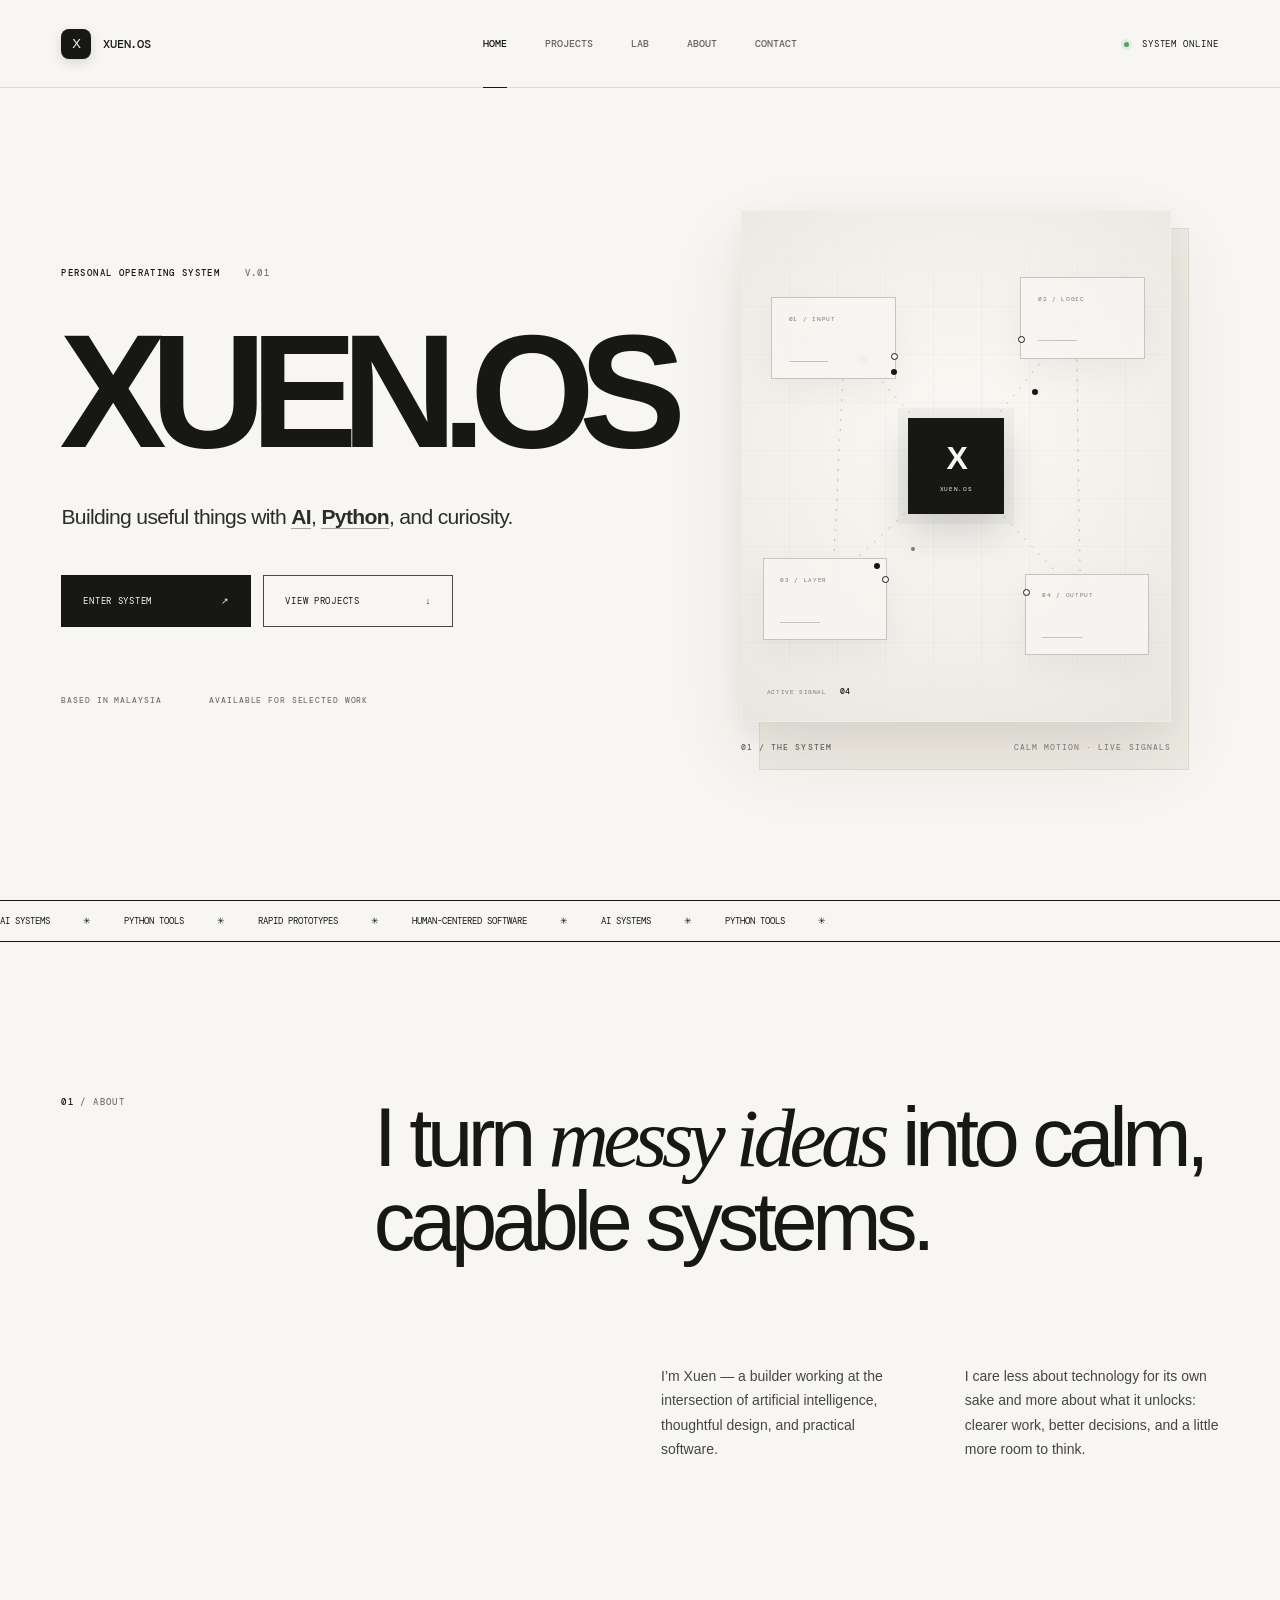
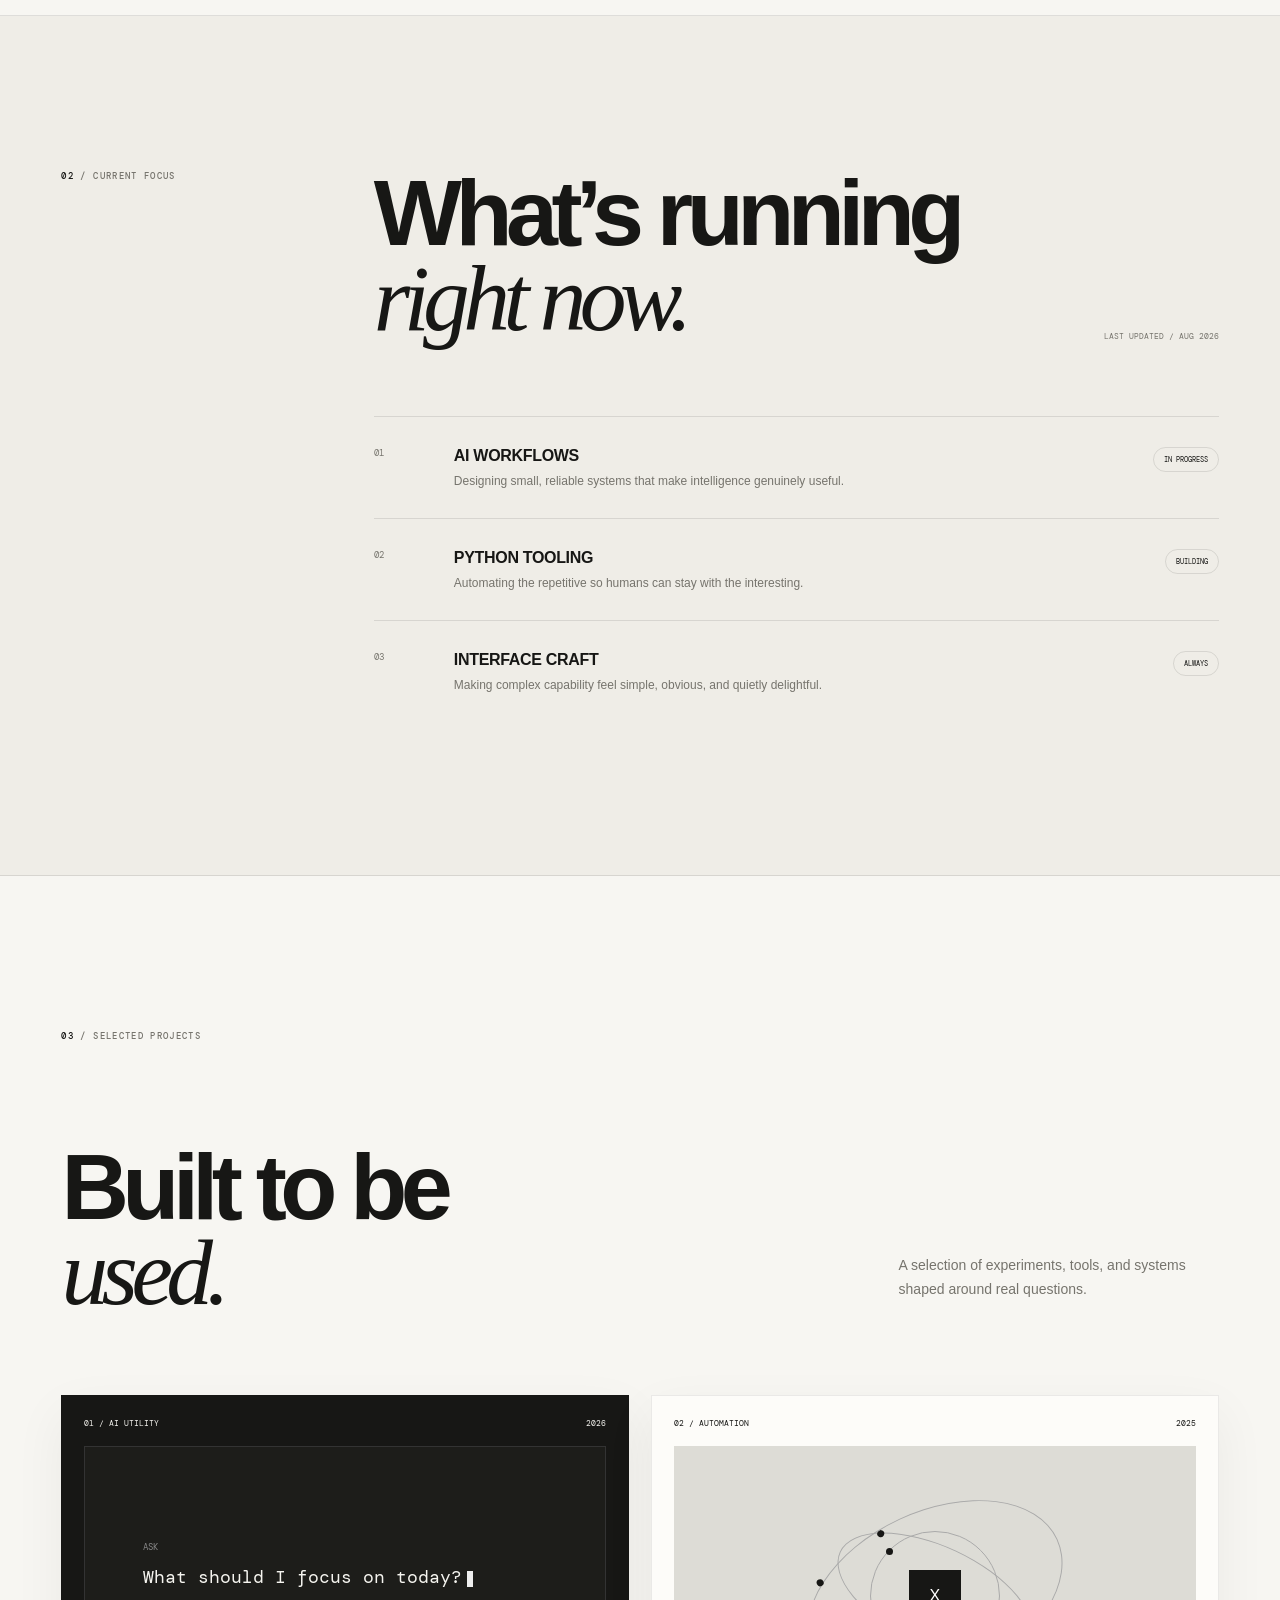
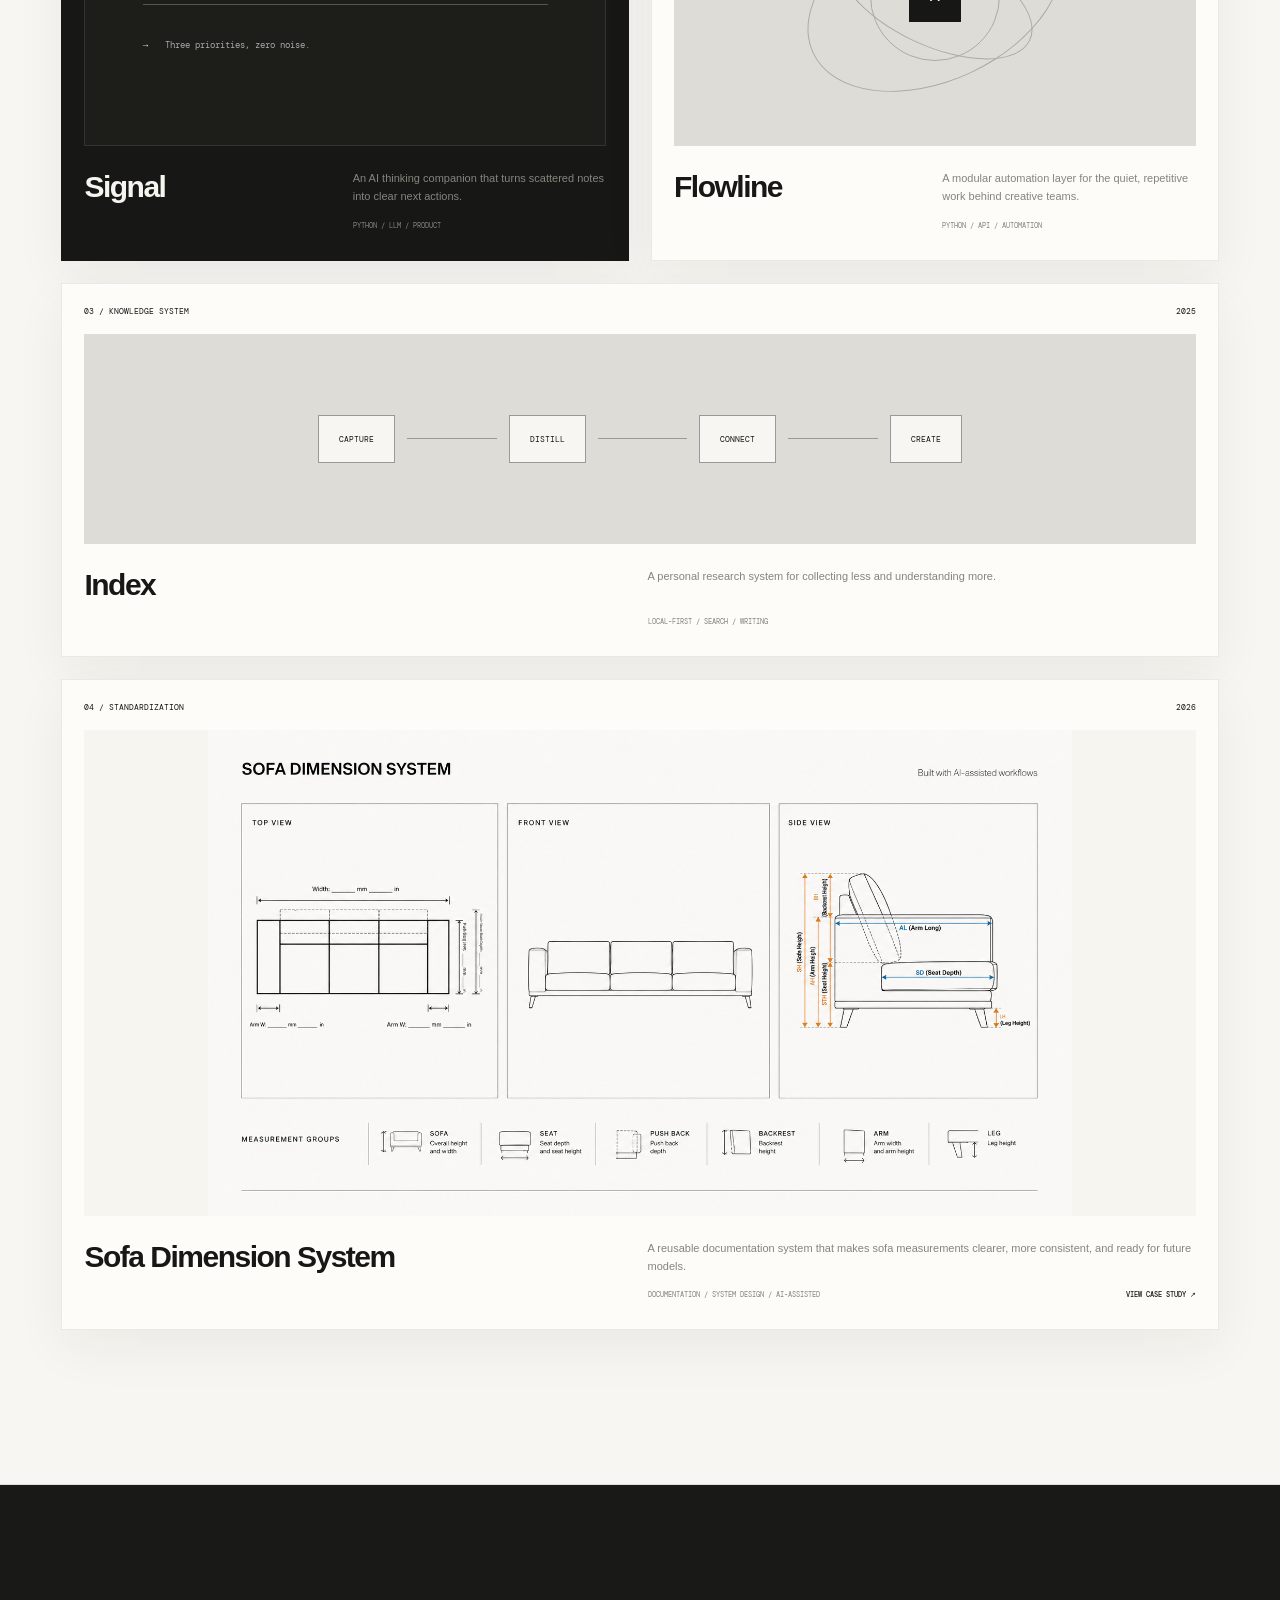
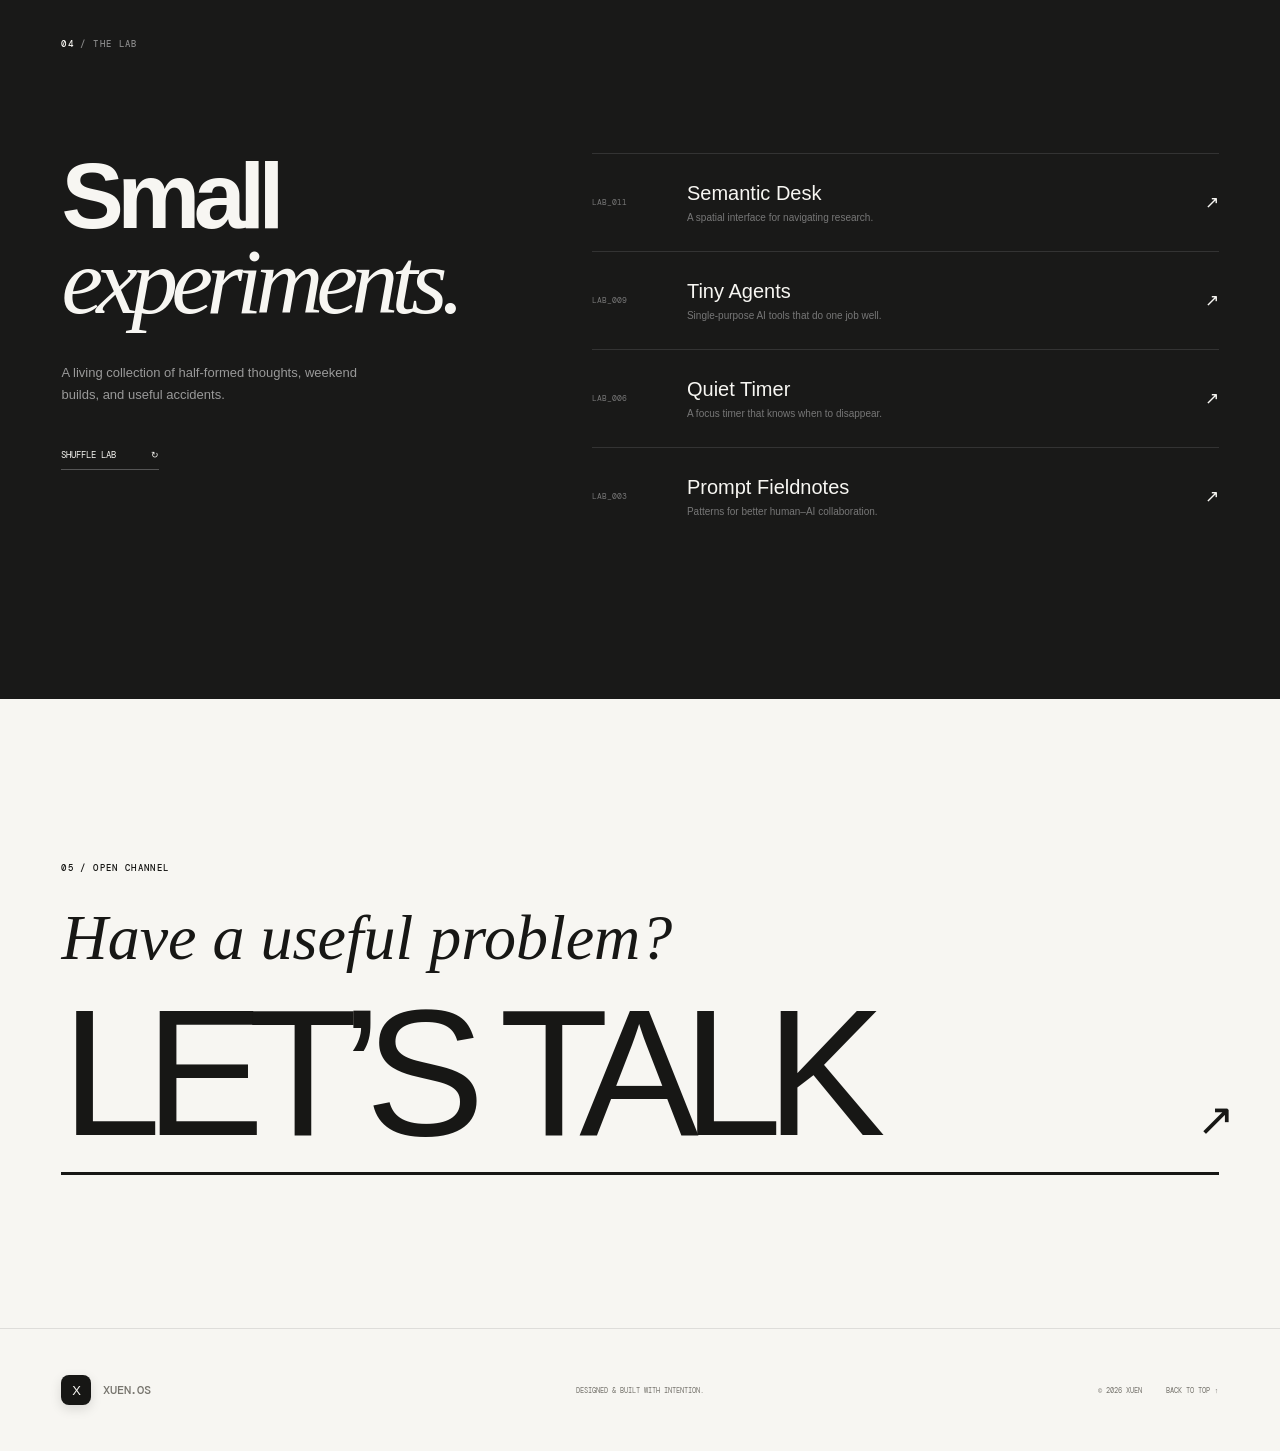
==== commit d41083d2: "Update sofa dimension system and add animated hero visual Restructure the Sofa Dimension System into" ====
--- a/index.html
+++ b/index.html
@@ -49,10 +49,33 @@
       </div>
 
       <figure class="workspace-visual reveal">
-        <div class="workspace-photo">
-          <img src="assets/workspace-editorial-v1.png" alt="A quiet sunlit workspace with a closed silver laptop on a pale oak desk" width="1122" height="1402" fetchpriority="high">
+        <div class="workspace-photo system-visual" role="img" aria-label="A calm animated XUEN.OS system map with connected technical nodes">
+          <div class="system-grid" aria-hidden="true"></div>
+          <svg class="system-connections" viewBox="0 0 600 720" preserveAspectRatio="none" aria-hidden="true">
+            <path d="M300 360 L145 182 L78 182"></path>
+            <path d="M300 360 L468 154 L548 154"></path>
+            <path d="M300 360 L128 522 L55 522"></path>
+            <path d="M300 360 L474 546 L554 546"></path>
+            <path d="M145 182 L128 522"></path>
+            <path d="M468 154 L474 546"></path>
+            <circle class="travel-signal" r="3">
+              <animateMotion dur="18s" repeatCount="indefinite" path="M145 182 L300 360" keyPoints="0;1;1" keyTimes="0;.72;1" calcMode="linear"></animateMotion>
+              <animate attributeName="opacity" dur="18s" repeatCount="indefinite" values="0;0;1;1;0;0" keyTimes="0;.08;.12;.7;.76;1"></animate>
+            </circle>
+          </svg>
+          <div class="system-node node-ai" data-parallax-depth="0.35" aria-hidden="true"><span>01 / INPUT</span><b class="node-label-cycle"><span>AI</span><span>PROMPT</span><span>MODEL</span></b><i></i></div>
+          <div class="system-node node-python" data-parallax-depth="0.5" aria-hidden="true"><span>02 / LOGIC</span><b class="node-label-cycle"><span>PYTHON</span><span>SCRIPT</span><span>AUTOMATE</span></b><i></i></div>
+          <div class="system-node node-systems" data-parallax-depth="0.42" aria-hidden="true"><span>03 / LAYER</span><b class="node-label-cycle"><span>SYSTEMS</span><span>FLOW</span><span>STATE</span></b><i></i></div>
+          <div class="system-node node-tools" data-parallax-depth="0.58" aria-hidden="true"><span>04 / OUTPUT</span><b class="node-label-cycle"><span>TOOLS</span><span>ACTION</span><span>OUTPUT</span></b><i></i></div>
+          <div class="system-core" data-parallax-depth="0.8" aria-hidden="true"><span>X</span><small>XUEN.OS</small></div>
+          <div class="system-live-status" aria-hidden="true"><span>READY</span><span>ROUTING</span><span>PROCESSING</span><span>IDLE</span></div>
+          <span class="signal-dot dot-one" aria-hidden="true"></span>
+          <span class="signal-dot dot-two" aria-hidden="true"></span>
+          <span class="signal-dot dot-three" aria-hidden="true"></span>
+          <div class="system-readout" aria-hidden="true"><span>ACTIVE SIGNAL</span><b>04</b></div>
+          <div class="system-label-cycle" aria-hidden="true"><span>AI</span><span>PYTHON</span><span>SYSTEMS</span><span>TOOLS</span></div>
         </div>
-        <figcaption><span>01 / THE WORKSPACE</span><span>NATURAL LIGHT · QUIET TOOLS</span></figcaption>
+        <figcaption><span>01 / THE SYSTEM</span><span>CALM MOTION · LIVE SIGNALS</span></figcaption>
       </figure>
     </section>
 
@@ -139,6 +162,6 @@
     <div><span>© 2026 XUEN</span><a href="#home">BACK TO TOP ↑</a></div>
   </footer>
 
-  <script type="module" src="script.js"></script>
+  <script src="script.js"></script>
 </body>
 </html>
--- a/style.css
+++ b/style.css
@@ -80,6 +80,62 @@
 .workspace-visual:hover img { transform: scale(1.1); }
 .workspace-visual figcaption { display: flex; justify-content: space-between; gap: 20px; margin-top: 20px; color: #66645f; font: 8px var(--mono); font-weight: 500; letter-spacing: .13em; }
 .workspace-visual figcaption span:last-child { color: #8b8982; }
+
+.system-visual { isolation: isolate; background: radial-gradient(circle at 50% 44%, #faf9f5 0, #f1efe9 58%, #e9e6df 100%); }
+.system-grid { position: absolute; inset: 0; z-index: 0; opacity: .44; background-image: linear-gradient(rgba(23,23,21,.055) 1px, transparent 1px), linear-gradient(90deg, rgba(23,23,21,.055) 1px, transparent 1px); background-size: 48px 48px; mask-image: linear-gradient(to bottom, transparent, #000 14%, #000 86%, transparent); }
+.system-connections { position: absolute; inset: 0; width: 100%; height: 100%; overflow: visible; }
+.system-connections path { fill: none; stroke: rgba(23,23,21,.26); stroke-width: 1; vector-effect: non-scaling-stroke; stroke-dasharray: 2 8; animation: systemSignal 9s linear infinite; }
+.system-connections path:nth-child(2), .system-connections path:nth-child(5) { animation-delay: -3s; }
+.system-connections path:nth-child(3), .system-connections path:nth-child(6) { animation-delay: -6s; }
+.system-node { position: absolute; width: 29%; min-height: 16%; padding: clamp(11px, 1.3vw, 18px); display: flex; flex-direction: column; justify-content: space-between; border: 1px solid rgba(23,23,21,.22); background: rgba(247,246,242,.82); box-shadow: 0 12px 34px rgba(39,34,26,.045); backdrop-filter: blur(3px); animation: systemFloatA 8s ease-in-out infinite, systemNodeActive 24s ease infinite; }
+.system-node::before { content: ""; position: absolute; width: 5px; height: 5px; border: 1px solid var(--ink); border-radius: 50%; background: var(--paper); }
+.system-node::after { content: "ACTIVE"; position: absolute; right: clamp(11px, 1.3vw, 18px); top: clamp(11px, 1.3vw, 18px); opacity: 0; color: var(--ink); font: 5px var(--mono); letter-spacing: .12em; animation: systemActiveTag 24s ease infinite var(--activity-delay, 0s); }
+.system-node span { color: var(--muted); font: clamp(5px, .48vw, 7px) var(--mono); letter-spacing: .11em; }
+.system-node b { font: 500 clamp(10px, 1vw, 14px) var(--mono); letter-spacing: .03em; }
+.system-node i { width: 44%; height: 1px; background: rgba(23,23,21,.22); }
+.node-label-cycle { position: relative; display: block; height: 1.2em; overflow: hidden; }
+.node-label-cycle span { position: absolute; inset: 0; color: var(--ink); font: inherit; letter-spacing: inherit; opacity: 0; transform: translateY(5px); animation: systemNodeLabel 18s ease infinite; }
+.node-label-cycle span:nth-child(2) { animation-delay: 6s; }
+.node-label-cycle span:nth-child(3) { animation-delay: 12s; }
+.node-ai { --activity-delay: 0s; left: 7%; top: 17%; animation-delay: 0s, 0s; }
+.node-ai::before { right: -3px; bottom: 23%; }
+.node-python { --activity-delay: 6s; right: 6%; top: 13%; animation-name: systemFloatB, systemNodeActive; animation-delay: -2s, 6s; }
+.node-python::before { left: -3px; bottom: 18%; }
+.node-systems { --activity-delay: 12s; left: 5%; bottom: 16%; animation-name: systemFloatB, systemNodeActive; animation-delay: -4s, 12s; }
+.node-systems::before { right: -3px; top: 21%; }
+.node-tools { --activity-delay: 18s; right: 5%; bottom: 13%; animation-delay: -6s, 18s; }
+.node-tools::before { left: -3px; top: 18%; }
+.system-core { position: absolute; left: 50%; top: 50%; width: clamp(76px, 7.5vw, 106px); aspect-ratio: 1; transform: translate(calc(-50% + var(--parallax-x, 0px)), calc(-50% + var(--parallax-y, 0px))); display: grid; place-content: center; gap: 8px; text-align: center; background: var(--ink); color: var(--paper); box-shadow: 0 18px 42px rgba(23,23,21,.16), 0 0 0 10px rgba(23,23,21,.035); animation: systemCore 6s ease-in-out infinite; will-change: transform; }
+.system-core span { font-size: clamp(25px, 2.5vw, 38px); font-weight: 600; letter-spacing: -.08em; }
+.system-core small { font: clamp(5px, .45vw, 7px) var(--mono); letter-spacing: .12em; }
+.system-live-status { position: absolute; left: 50%; top: calc(50% + clamp(58px, 6vw, 78px)); width: 92px; height: 15px; transform: translateX(-50%); padding-left: 12px; color: var(--muted); font: 6px var(--mono); letter-spacing: .13em; text-align: center; overflow: hidden; }
+.system-live-status::before { content: ""; position: absolute; left: 1px; top: 4px; width: 4px; height: 4px; border-radius: 50%; background: var(--ink); opacity: .55; }
+.system-live-status span { position: absolute; inset: 0 0 0 12px; opacity: 0; transform: translateY(4px); animation: systemLiveStatus 16s ease infinite; }
+.system-live-status span:nth-child(2) { animation-delay: 4s; }
+.system-live-status span:nth-child(3) { animation-delay: 8s; }
+.system-live-status span:nth-child(4) { animation-delay: 12s; }
+.travel-signal { fill: var(--ink); filter: drop-shadow(0 0 3px rgba(23,23,21,.25)); }
+.signal-dot { position: absolute; width: 6px; height: 6px; border-radius: 50%; background: var(--ink); box-shadow: 0 0 0 0 rgba(23,23,21,.18); animation: systemPulse 3.8s ease-out infinite; }
+.dot-one { left: 35%; top: 31%; }
+.dot-two { right: 31%; top: 35%; animation-delay: -1.2s; }
+.dot-three { left: 31%; bottom: 30%; animation-delay: -2.4s; }
+.system-readout { position: absolute; left: 6%; bottom: 5%; display: flex; gap: 13px; align-items: baseline; color: var(--muted); font: 6px var(--mono); letter-spacing: .1em; }
+.system-readout b { color: var(--ink); font-size: 8px; font-weight: 500; }
+.system-label-cycle { position: absolute; right: 6%; top: 5%; width: 72px; height: 14px; text-align: right; color: var(--muted); font: 7px var(--mono); letter-spacing: .14em; overflow: hidden; }
+.system-label-cycle span { position: absolute; inset: 0; opacity: 0; transform: translateY(7px); animation: systemLabel 12s ease infinite; }
+.system-label-cycle span:nth-child(2) { animation-delay: 3s; }
+.system-label-cycle span:nth-child(3) { animation-delay: 6s; }
+.system-label-cycle span:nth-child(4) { animation-delay: 9s; }
+@keyframes systemFloatA { 0%, 100% { transform: translate3d(var(--parallax-x, 0px), var(--parallax-y, 0px), 0); } 50% { transform: translate3d(var(--parallax-x, 0px), calc(var(--parallax-y, 0px) - 8px), 0); } }
+@keyframes systemFloatB { 0%, 100% { transform: translate3d(var(--parallax-x, 0px), calc(var(--parallax-y, 0px) - 3px), 0); } 50% { transform: translate3d(var(--parallax-x, 0px), calc(var(--parallax-y, 0px) + 6px), 0); } }
+@keyframes systemSignal { 0%, 100% { stroke-dashoffset: 0; opacity: .35; } 50% { stroke-dashoffset: -30; opacity: .72; } }
+@keyframes systemPulse { 0% { transform: scale(.8); box-shadow: 0 0 0 0 rgba(23,23,21,.2); opacity: .85; } 70%, 100% { transform: scale(1); box-shadow: 0 0 0 12px rgba(23,23,21,0); opacity: .35; } }
+@keyframes systemCore { 0%, 100% { box-shadow: 0 18px 42px rgba(23,23,21,.16), 0 0 0 10px rgba(23,23,21,.035); } 50% { box-shadow: 0 20px 48px rgba(23,23,21,.2), 0 0 0 16px rgba(23,23,21,.025); } }
+@keyframes systemLabel { 0%, 4% { opacity: 0; transform: translateY(7px); } 8%, 21% { opacity: 1; transform: translateY(0); } 25%, 100% { opacity: 0; transform: translateY(-7px); } }
+@keyframes systemNodeActive { 0%, 8%, 23%, 100% { border-color: rgba(23,23,21,.22); background: rgba(247,246,242,.82); box-shadow: 0 12px 34px rgba(39,34,26,.045); } 11%, 19% { border-color: rgba(23,23,21,.58); background: rgba(251,250,247,.96); box-shadow: 0 15px 38px rgba(39,34,26,.09), inset 0 2px 0 var(--ink); } }
+@keyframes systemNodeLabel { 0%, 29% { opacity: 1; transform: translateY(0); } 33%, 100% { opacity: 0; transform: translateY(-5px); } }
+@keyframes systemActiveTag { 0%, 8%, 23%, 100% { opacity: 0; } 11%, 19% { opacity: .72; } }
+@keyframes systemLiveStatus { 0%, 3% { opacity: 0; transform: translateY(4px); } 8%, 21% { opacity: .78; transform: translateY(0); } 25%, 100% { opacity: 0; transform: translateY(-4px); } }
 
 .ticker { overflow: hidden; border-top: 1px solid var(--ink); border-bottom: 1px solid var(--ink); padding: 14px 0; font: 9px var(--mono); white-space: nowrap; }
 .ticker div { width: max-content; animation: ticker 28s linear infinite; }
@@ -198,6 +254,19 @@
 .system-principles { display: grid; grid-template-columns: repeat(5, 1fr); margin-top: 78px; border-top: 1px solid rgba(23,23,21,.2); border-left: 1px solid rgba(23,23,21,.2); }
 .system-principles span { min-height: 116px; padding: 18px; border-right: 1px solid rgba(23,23,21,.2); border-bottom: 1px solid rgba(23,23,21,.2); font: 8px var(--mono); line-height: 1.5; }
 
+.system-types-section { background: var(--paper); }
+.system-type-grid { display: grid; grid-template-columns: repeat(3, 1fr); border-top: 1px solid rgba(23,23,21,.2); border-left: 1px solid rgba(23,23,21,.2); }
+.system-type-card { min-height: 360px; padding: 24px; display: flex; flex-direction: column; border-right: 1px solid rgba(23,23,21,.2); border-bottom: 1px solid rgba(23,23,21,.2); background: #fdfcf9; }
+.system-type-card.system-type-current { position: relative; background: var(--paper-deep); box-shadow: inset 0 3px 0 var(--ink); }
+.system-type-top { display: flex; justify-content: space-between; gap: 18px; align-items: start; font: 8px var(--mono); letter-spacing: .07em; }
+.module-state { padding: 7px 9px; border: 1px solid rgba(23,23,21,.2); border-radius: 20px; color: var(--muted); font-size: 7px; white-space: nowrap; }
+.system-type-current .module-state { border-color: var(--ink); background: var(--ink); color: var(--paper); }
+.system-type-copy { margin-top: auto; }
+.system-type-copy h3 { margin: 0 0 17px; font-size: clamp(28px, 2.8vw, 46px); line-height: 1; letter-spacing: -.055em; font-weight: 550; }
+.system-type-copy p { max-width: 320px; margin: 0; color: var(--muted); font-size: 11px; line-height: 1.65; }
+.system-type-note { display: flex; justify-content: space-between; gap: 20px; margin: 25px 0 0; padding-top: 18px; border-top: 1px solid var(--line); font: 8px var(--mono); letter-spacing: .08em; }
+.system-type-note span { color: var(--muted); }
+
 .case-section-head { display: flex; justify-content: space-between; gap: 50px; align-items: start; margin-bottom: clamp(55px, 6vw, 90px); }
 .case-section-head > p { max-width: 390px; margin: 0; color: var(--muted); font-size: 13px; line-height: 1.7; }
 .technical-figure { min-width: 0; margin: 0; border: 1px solid rgba(23,23,21,.12); background: #fbfaf7; box-shadow: 0 16px 45px rgba(39,34,26,.04); }
@@ -215,11 +284,21 @@
 .configuration-interface span { min-height: 100px; padding: 18px; border-right: 1px solid rgba(23,23,21,.2); border-bottom: 1px solid rgba(23,23,21,.2); font-size: 15px; letter-spacing: -.02em; }
 .configuration-interface b { display: block; margin-bottom: 26px; color: var(--muted); font: 8px var(--mono); font-weight: 400; }
 
-.measurement-interface { display: grid; grid-template-columns: repeat(6, 1fr); border-top: 1px solid var(--ink); border-left: 1px solid var(--line); }
+.framework-label { margin: 0 0 18px; color: var(--muted); font: 8px var(--mono); letter-spacing: .12em; }
+.measurement-interface { display: grid; grid-template-columns: repeat(5, 1fr); border-top: 1px solid var(--ink); border-left: 1px solid var(--line); }
 .measurement-interface article { min-height: 245px; padding: 22px 18px; border-right: 1px solid var(--line); border-bottom: 1px solid var(--line); display: flex; flex-direction: column; }
 .measurement-interface article > span { color: var(--muted); font: 7px var(--mono); }
 .measurement-interface h3 { margin: auto 0 16px; font-size: clamp(18px, 1.7vw, 27px); font-weight: 500; letter-spacing: -.045em; }
 .measurement-interface p { min-height: 36px; margin: 0; color: var(--muted); font: 8px/1.65 var(--mono); }
+.variable-measurements { margin-top: 42px; display: grid; grid-template-columns: .9fr 1.1fr; border-top: 1px solid var(--ink); border-left: 1px solid var(--line); }
+.variable-measurements > div { min-height: 150px; padding: 21px; border-right: 1px solid var(--line); border-bottom: 1px solid var(--line); }
+.variable-measurements > div:first-child { display: flex; flex-direction: column; justify-content: space-between; background: var(--paper-deep); }
+.variable-measurements > div:first-child > span { color: var(--muted); font: 7px var(--mono); letter-spacing: .1em; }
+.variable-measurements h3 { margin: 0; font-size: clamp(24px, 2.5vw, 40px); line-height: 1; letter-spacing: -.05em; font-weight: 550; }
+.variable-measurement-items { display: grid; grid-template-columns: 1fr 1fr; padding: 0 !important; }
+.variable-measurement-items span { padding: 21px; display: flex; flex-direction: column; justify-content: space-between; border-right: 1px solid var(--line); font-size: 14px; }
+.variable-measurement-items span:last-child { border-right: 0; }
+.variable-measurement-items b { color: var(--muted); font: 7px var(--mono); font-weight: 400; }
 .push-back-layout { display: grid; grid-template-columns: .62fr 1.38fr; gap: 5vw; align-items: center; margin-top: clamp(55px, 6vw, 95px); }
 .push-back-layout .technical-figure { width: 83%; justify-self: center; }
 .push-back-copy h3 { margin: 28px 0 22px; font-size: clamp(30px, 3.3vw, 56px); line-height: 1.03; letter-spacing: -.055em; font-weight: 550; }
@@ -265,6 +344,7 @@
   .case-text-section, .outcome-section { grid-template-columns: 1fr; gap: 60px; }
   .documentation-grid { grid-template-columns: 1fr; }
   .documentation-grid .technical-figure { max-width: 820px; }
+  .system-type-card { min-height: 310px; }
   .measurement-interface { grid-template-columns: repeat(3, 1fr); }
   .push-back-layout { grid-template-columns: 1fr; }
 }
@@ -280,7 +360,7 @@
   h1 { font-size: 27vw; margin: 42px 0 40px; }
   .hero-actions { flex-direction: column; }
   .hero-meta { flex-direction: column; gap: 10px; margin-top: 54px; }
-  .workspace-visual { width: calc(100% - 14px); margin-top: 62px; margin-right: 14px; }
+  .workspace-visual { width: calc(100vw - 54px); margin-top: 62px; margin-right: 14px; margin-left: 0; }
   .workspace-visual::before { inset: 10px -10px -10px 10px; }
   .workspace-visual figcaption { margin-top: 14px; font-size: 6px; }
   .section { padding: 110px 20px; }
@@ -315,12 +395,18 @@
   .case-copy h2 { font-size: 13vw; }
   .system-principles { grid-template-columns: 1fr; }
   .system-principles span { min-height: 78px; }
+  .system-type-grid { grid-template-columns: 1fr; }
+  .system-type-card { min-height: 240px; }
+  .system-type-note { align-items: start; flex-direction: column; }
   .case-section-head { flex-direction: column; margin-bottom: 48px; }
   .technical-figure figcaption { font-size: 6px; }
   .configuration-interface { grid-template-columns: 1fr 1fr; }
   .configuration-interface span { min-height: 92px; font-size: 13px; }
   .measurement-interface { grid-template-columns: 1fr 1fr; }
   .measurement-interface article { min-height: 185px; }
+  .variable-measurements { grid-template-columns: 1fr; }
+  .variable-measurement-items { grid-template-columns: 1fr 1fr; }
+  .variable-measurements > div { min-height: 125px; }
   .push-back-layout { margin-top: 62px; }
   .push-back-layout .technical-figure { width: 84%; }
   .process-timeline { margin-left: 0; }
@@ -331,5 +417,10 @@
 }
 
 @media (prefers-reduced-motion: reduce) {
+  .travel-signal { display: none; }
+  .node-label-cycle span { opacity: 0 !important; transform: none !important; }
+  .node-label-cycle span:first-child { opacity: 1 !important; }
+  .system-live-status span { opacity: 0 !important; transform: none !important; }
+  .system-live-status span:first-child { opacity: .78 !important; }
   *, *::before, *::after { animation-duration: .01ms !important; animation-iteration-count: 1 !important; scroll-behavior: auto !important; transition-duration: .01ms !important; }
 }
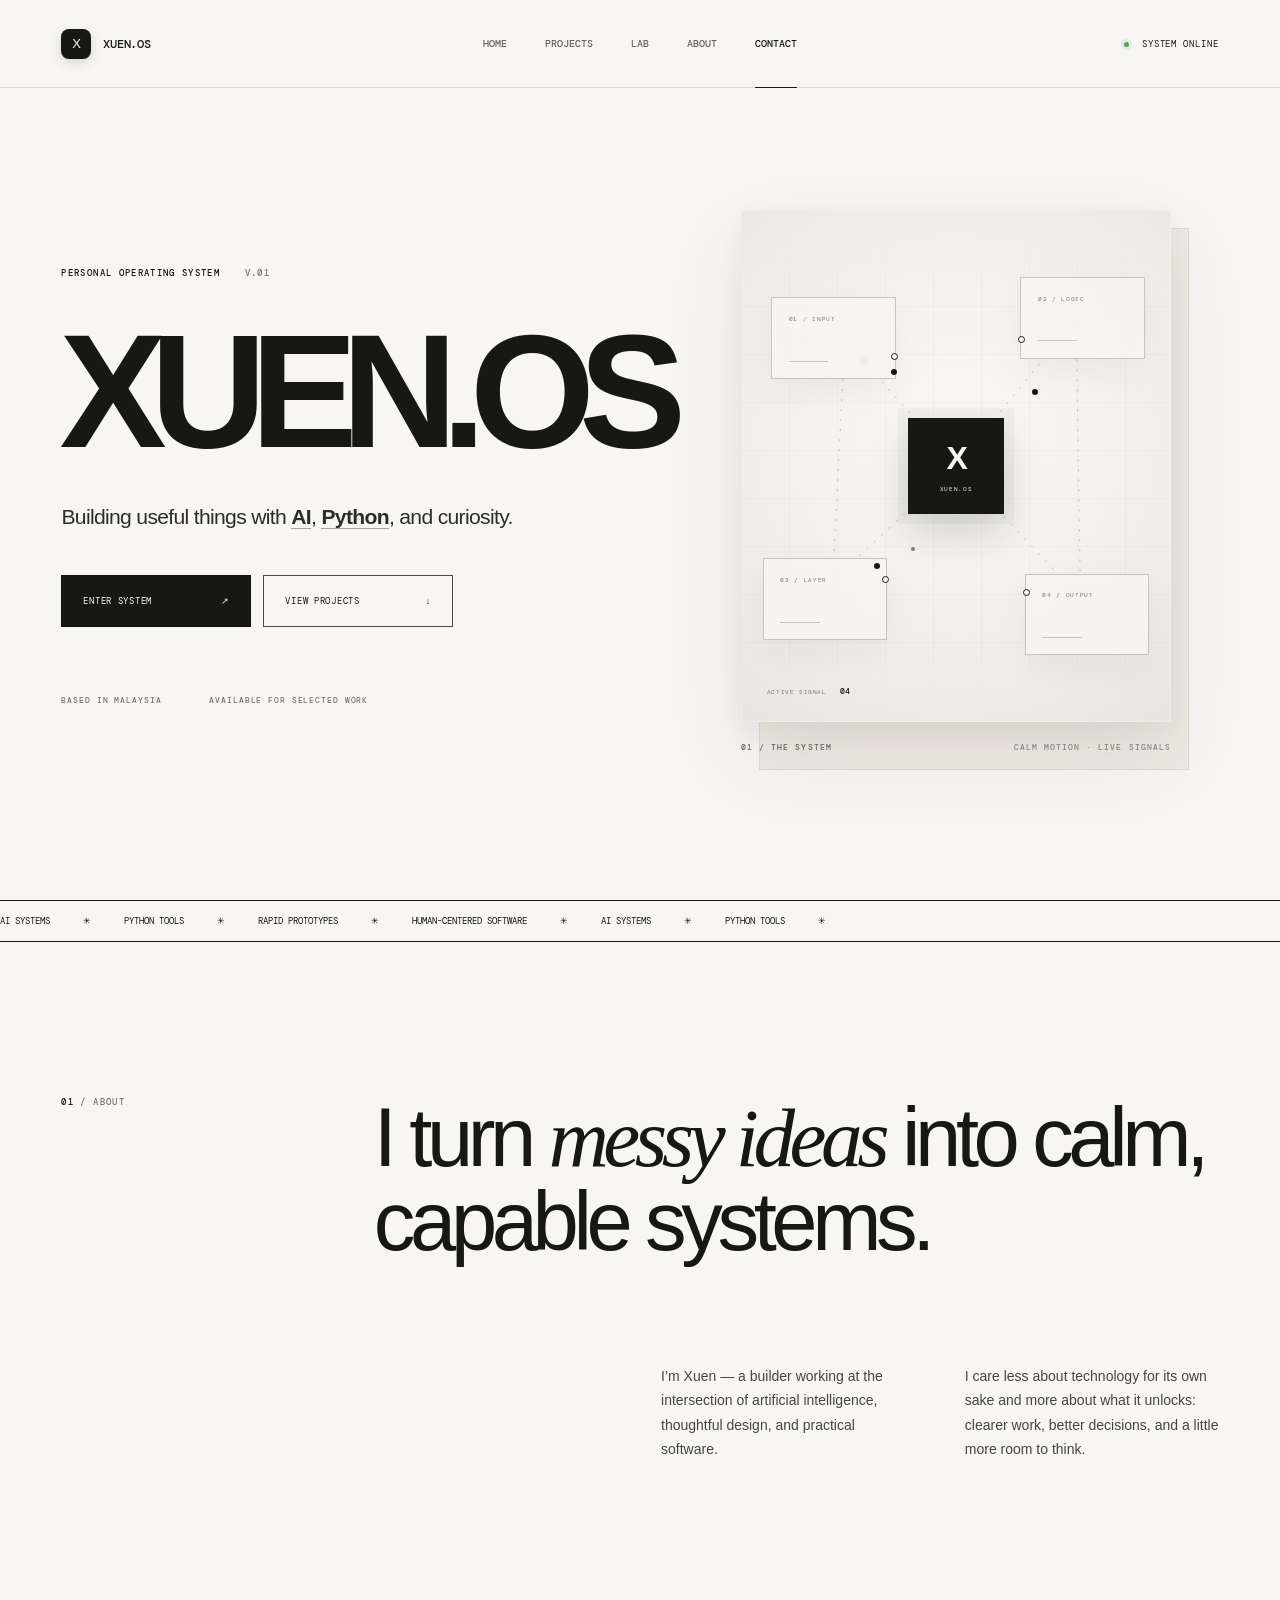
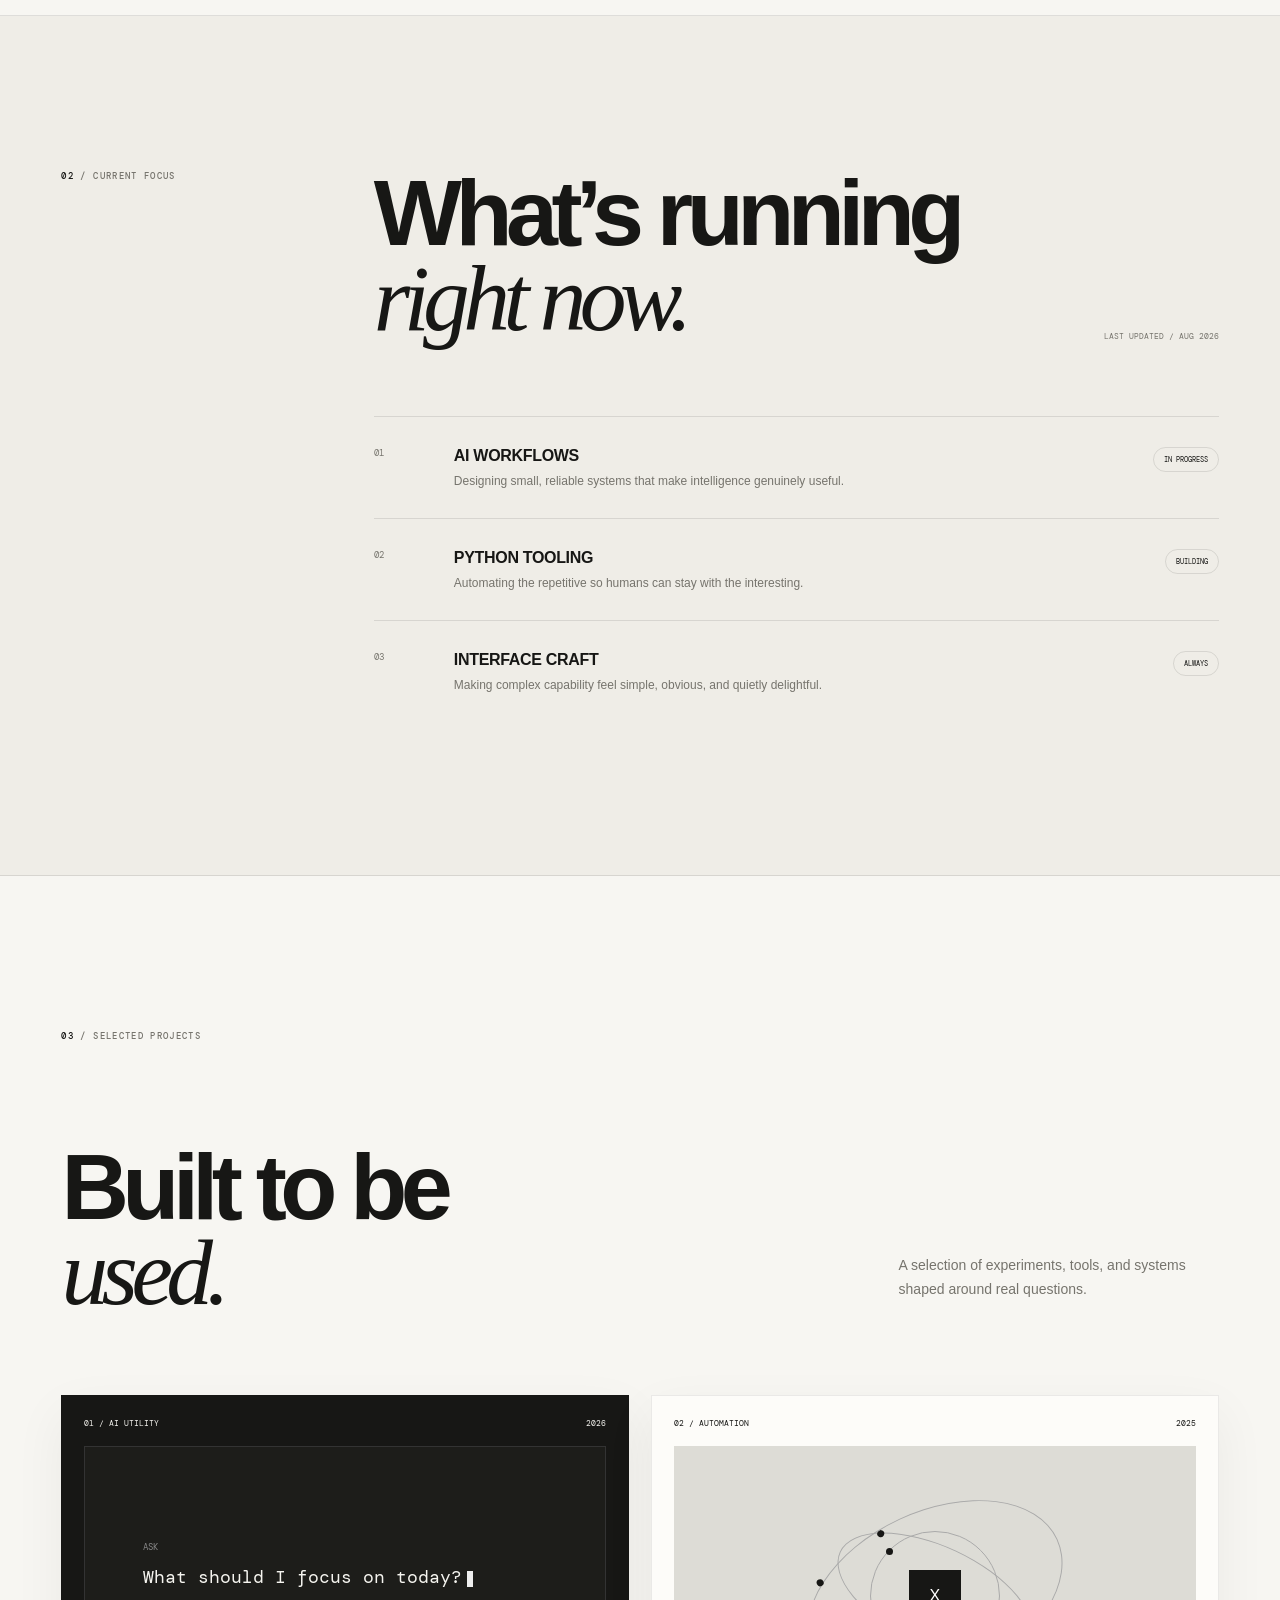
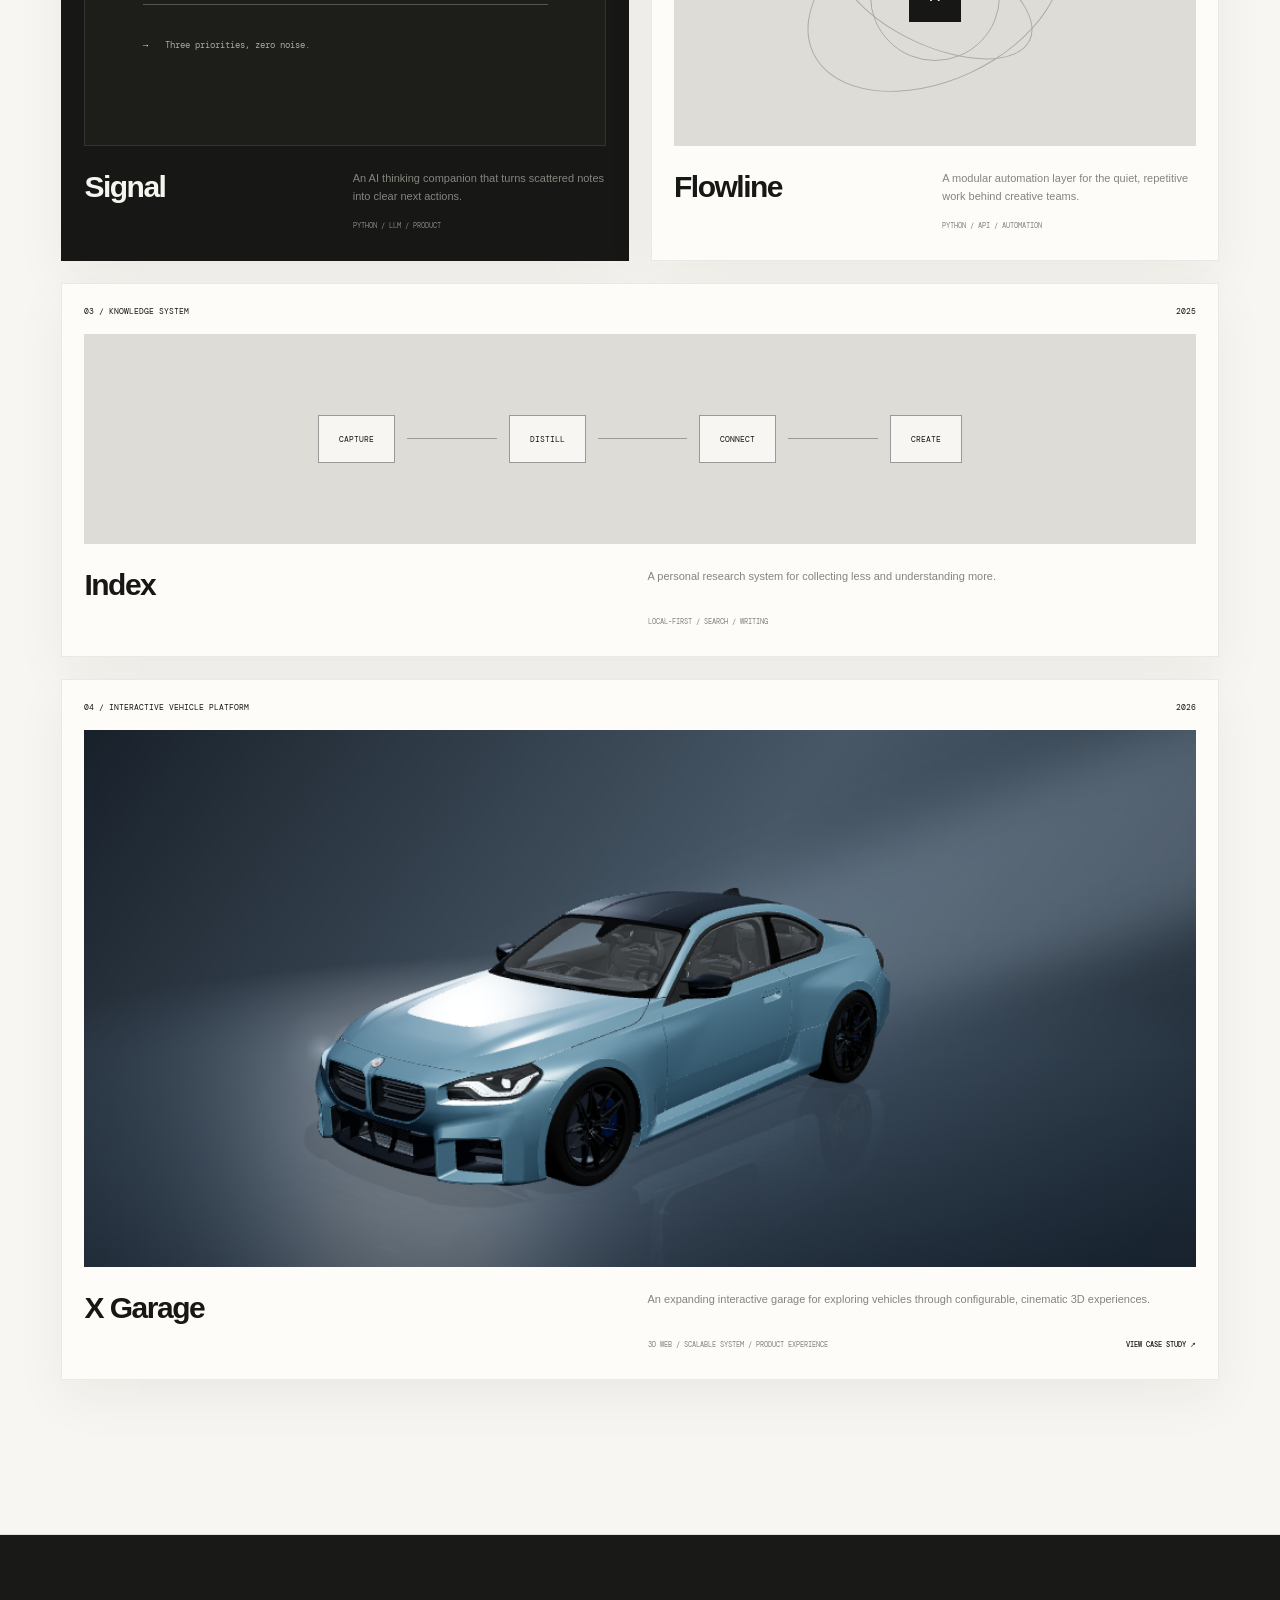
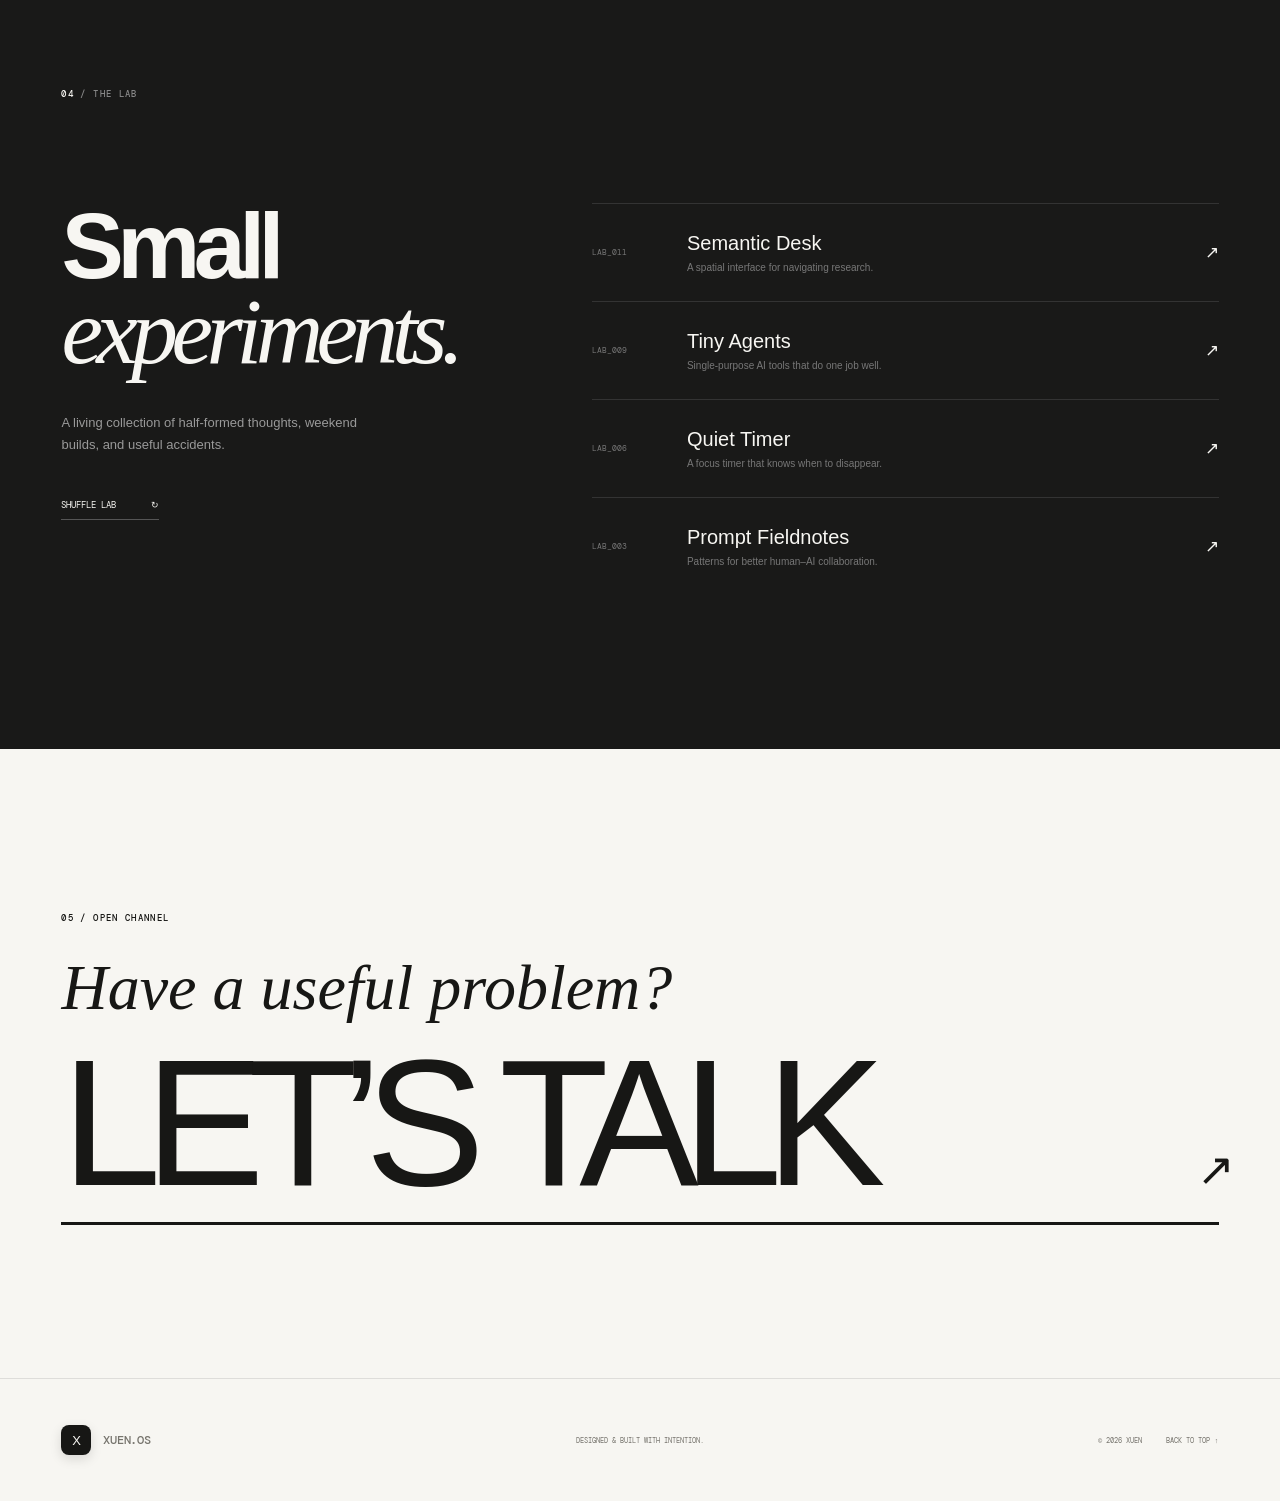
==== commit a56ed578: "delete sofa dimension and add xgarage" ====
--- a/index.html
+++ b/index.html
@@ -126,10 +126,10 @@
           <div class="project-visual map-visual"><span>CAPTURE</span><i></i><span>DISTILL</span><i></i><span>CONNECT</span><i></i><span>CREATE</span></div>
           <div class="project-info"><h3>Index</h3><p>A personal research system for collecting less and understanding more.</p><span>LOCAL-FIRST / SEARCH / WRITING</span></div>
         </article>
-        <a class="project-card project-wide project-link-card reveal" href="sofa-dimension-system.html" aria-label="View Sofa Dimension System case study">
-          <div class="project-top"><span>04 / STANDARDIZATION</span><span>2026</span></div>
-          <div class="project-visual sofa-project-visual"><img src="assets/sofa-dimension-system/system-overview.png" alt="Sofa Dimension System technical overview" width="1672" height="941" loading="lazy"></div>
-          <div class="project-info"><h3>Sofa Dimension System</h3><p>A reusable documentation system that makes sofa measurements clearer, more consistent, and ready for future models.</p><span>DOCUMENTATION / SYSTEM DESIGN / AI-ASSISTED <b>VIEW CASE STUDY ↗</b></span></div>
+        <a class="project-card project-wide project-link-card reveal" id="xgarage-project" href="x-garage.html" aria-label="View X Garage case study">
+          <div class="project-top"><span>04 / INTERACTIVE VEHICLE PLATFORM</span><span>2026</span></div>
+          <div class="project-visual xgarage-project-visual"><img src="assets/x-garage/x-garage-live.png" alt="X Garage live interactive 3D vehicle scene" width="1000" height="625" loading="lazy"></div>
+          <div class="project-info"><h3>X Garage</h3><p>An expanding interactive garage for exploring vehicles through configurable, cinematic 3D experiences.</p><span>3D WEB / SCALABLE SYSTEM / PRODUCT EXPERIENCE <b>VIEW CASE STUDY ↗</b></span></div>
         </a>
       </div>
     </section>
--- a/style.css
+++ b/style.css
@@ -199,10 +199,6 @@
 .project-link-card:focus-visible { outline: 2px solid var(--ink); outline-offset: 5px; }
 .project-link-card .project-info > span { display: flex; justify-content: space-between; align-items: baseline; gap: 20px; }
 .project-link-card .project-info b { color: var(--ink); font-weight: 500; white-space: nowrap; }
-.sofa-project-visual { height: clamp(300px, 38vw, 560px); background: #f7f5f0; }
-.sofa-project-visual img { width: 100%; height: 100%; display: block; object-fit: contain; transition: transform .65s cubic-bezier(.2,.7,.2,1); }
-.project-link-card:hover .sofa-project-visual img { transform: scale(1.015); }
-
 .lab { background: #191918; color: var(--paper); }
 .lab .section-index { color: #888; }
 .lab .section-index span { color: var(--paper); }
@@ -225,7 +221,7 @@
 footer { padding: 46px 4.8vw; display: grid; grid-template-columns: 1fr auto 1fr; align-items: center; font: 7px var(--mono); color: var(--muted); }
 footer > div { justify-self: end; display: flex; gap: 24px; }
 
-/* Sofa Dimension System case study */
+/* Case study system */
 .case-study { border-bottom: 1px solid var(--line); }
 .case-hero { min-height: calc(100vh - 88px); padding: clamp(58px, 6vw, 100px) 4.8vw clamp(100px, 10vw, 170px); display: flex; flex-direction: column; justify-content: space-between; border-bottom: 1px solid var(--line); }
 .case-kicker { display: flex; justify-content: space-between; align-items: center; margin-bottom: clamp(90px, 12vw, 180px); color: var(--muted); font: 8px var(--mono); letter-spacing: .12em; }
@@ -327,6 +323,33 @@
 .project-navigation span { color: var(--muted); font: 8px var(--mono); letter-spacing: .12em; }
 .project-navigation strong { font-size: clamp(27px, 3vw, 48px); font-weight: 500; letter-spacing: -.05em; }
 
+/* X Garage project + case study */
+.xgarage-project-visual { height: clamp(340px, 42vw, 600px); overflow: hidden; background: #101d27; }
+.xgarage-project-visual img { display: block; width: 100%; height: 100%; object-fit: cover; object-position: center; transition: transform .65s cubic-bezier(.2,.7,.2,1), filter .65s cubic-bezier(.2,.7,.2,1); }
+.project-link-card:hover .xgarage-project-visual img { transform: scale(1.012); }
+.xgarage-case-title { letter-spacing: -.075em; }
+.case-live-link { display: flex; justify-content: space-between; align-items: center; margin-top: 38px; padding: 18px 20px; border: 1px solid var(--ink); background: var(--ink); color: var(--paper); font: 8px var(--mono); letter-spacing: .1em; transition: transform .25s, box-shadow .25s; }
+.case-live-link:hover, .case-live-link:focus-visible { transform: translateY(-2px); box-shadow: 0 12px 32px rgba(23,23,21,.13); outline: none; }
+.xgarage-showcase-section { background: #e4e8ea; }
+.xgarage-browser { overflow: hidden; border: 1px solid rgba(8,17,24,.18); background: #0f1720; box-shadow: 0 35px 80px rgba(24,38,48,.18); }
+.xgarage-browser img { width: 100%; height: auto; aspect-ratio: 8 / 5; object-fit: cover; object-position: center top; }
+.xgarage-feature-section { background: var(--paper-deep); }
+.xgarage-feature-grid { display: grid; grid-template-columns: repeat(3, 1fr); border-top: 1px solid rgba(23,23,21,.2); border-left: 1px solid rgba(23,23,21,.2); }
+.xgarage-feature-grid article { min-height: 320px; padding: 24px; display: flex; flex-direction: column; border-right: 1px solid rgba(23,23,21,.2); border-bottom: 1px solid rgba(23,23,21,.2); background: rgba(255,255,255,.34); transition: background .25s; }
+.xgarage-feature-grid article:hover { background: #fdfcf9; }
+.xgarage-feature-grid article > span { color: var(--muted); font: 8px var(--mono); letter-spacing: .08em; }
+.xgarage-feature-grid h3 { margin: auto 0 17px; font-size: clamp(25px, 2.5vw, 42px); line-height: 1; letter-spacing: -.055em; font-weight: 550; }
+.xgarage-feature-grid p { max-width: 310px; margin: 0; color: var(--muted); font-size: 11px; line-height: 1.65; }
+.xgarage-spec-grid { display: grid; grid-template-columns: repeat(4, 1fr); border-top: 1px solid var(--ink); border-left: 1px solid var(--line); }
+.xgarage-spec-grid article { min-height: 260px; padding: 22px; display: flex; flex-direction: column; justify-content: space-between; border-right: 1px solid var(--line); border-bottom: 1px solid var(--line); }
+.xgarage-spec-grid strong { font-size: clamp(48px, 5vw, 80px); font-weight: 500; letter-spacing: -.07em; }
+.xgarage-spec-grid strong small { font: 10px var(--mono); letter-spacing: .04em; }
+.xgarage-spec-grid span { color: var(--muted); font: 7px/1.55 var(--mono); letter-spacing: .08em; }
+.xgarage-live-cta { min-height: 70vh; padding: clamp(90px, 10vw, 170px) 4.8vw; display: flex; flex-direction: column; justify-content: space-between; background: #17242e; color: #f3f5f5; }
+.xgarage-live-cta .eyebrow { color: rgba(255,255,255,.54); }
+.xgarage-live-cta > a { display: flex; justify-content: space-between; align-items: baseline; border-bottom: 3px solid #f3f5f5; font-size: clamp(64px, 12vw, 185px); line-height: 1; font-weight: 500; letter-spacing: -.085em; }
+.xgarage-live-cta > a span { font-size: .22em; }
+
 .reveal { opacity: 0; transform: translateY(24px); transition: opacity .8s cubic-bezier(.2,.7,.2,1), transform .8s cubic-bezier(.2,.7,.2,1); }
 .reveal.visible { opacity: 1; transform: translateY(0); }
 
@@ -347,6 +370,8 @@
   .system-type-card { min-height: 310px; }
   .measurement-interface { grid-template-columns: repeat(3, 1fr); }
   .push-back-layout { grid-template-columns: 1fr; }
+  .xgarage-feature-grid { grid-template-columns: 1fr 1fr; }
+  .xgarage-spec-grid { grid-template-columns: 1fr 1fr; }
 }
 
 @media (max-width: 720px) {
@@ -377,7 +402,7 @@
   .project-info { grid-template-columns: 1fr; }
   .project-info > span { grid-column: 1; }
   .project-link-card .project-info > span { align-items: start; flex-direction: column; }
-  .sofa-project-visual { height: 260px; }
+  .xgarage-project-visual { height: auto; aspect-ratio: 1 / 1; }
   .lab-layout { grid-template-columns: 1fr; gap: 70px; }
   .lab-stack article { grid-template-columns: 55px 1fr auto; }
   .contact { min-height: 55vh; }
@@ -414,6 +439,14 @@
   .outcome-copy > p { font-size: 15vw; }
   .project-navigation { grid-template-columns: 1fr; }
   .project-navigation a { min-height: 170px; padding: 35px 20px; border-right: 0; border-bottom: 1px solid var(--line); }
+  .xgarage-showcase-section { padding-left: 0; padding-right: 0; }
+  .xgarage-browser { border-left: 0; border-right: 0; }
+  .xgarage-feature-grid { grid-template-columns: 1fr; }
+  .xgarage-feature-grid article { min-height: 240px; }
+  .xgarage-spec-grid { grid-template-columns: 1fr 1fr; }
+  .xgarage-spec-grid article { min-height: 180px; }
+  .xgarage-live-cta { min-height: 52vh; padding: 85px 20px; }
+  .xgarage-live-cta > a { font-size: 17vw; }
 }
 
 @media (prefers-reduced-motion: reduce) {
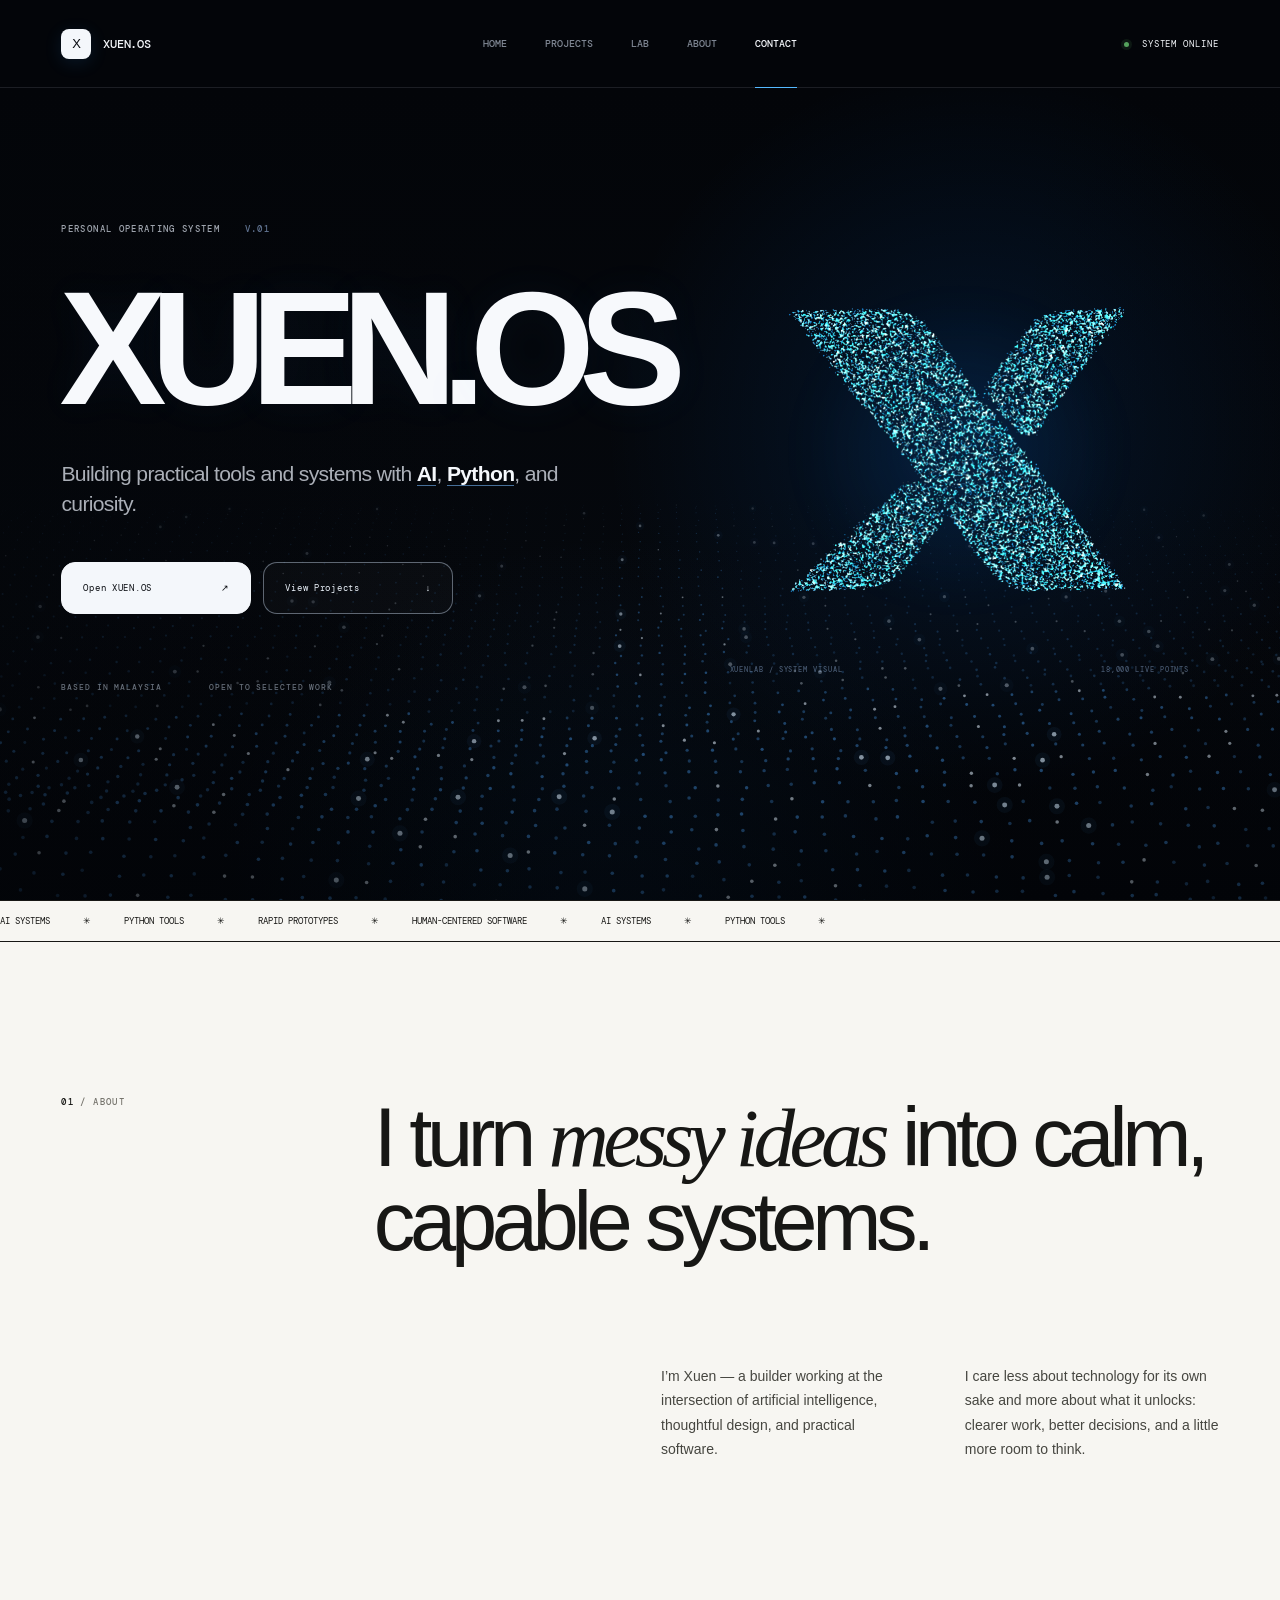
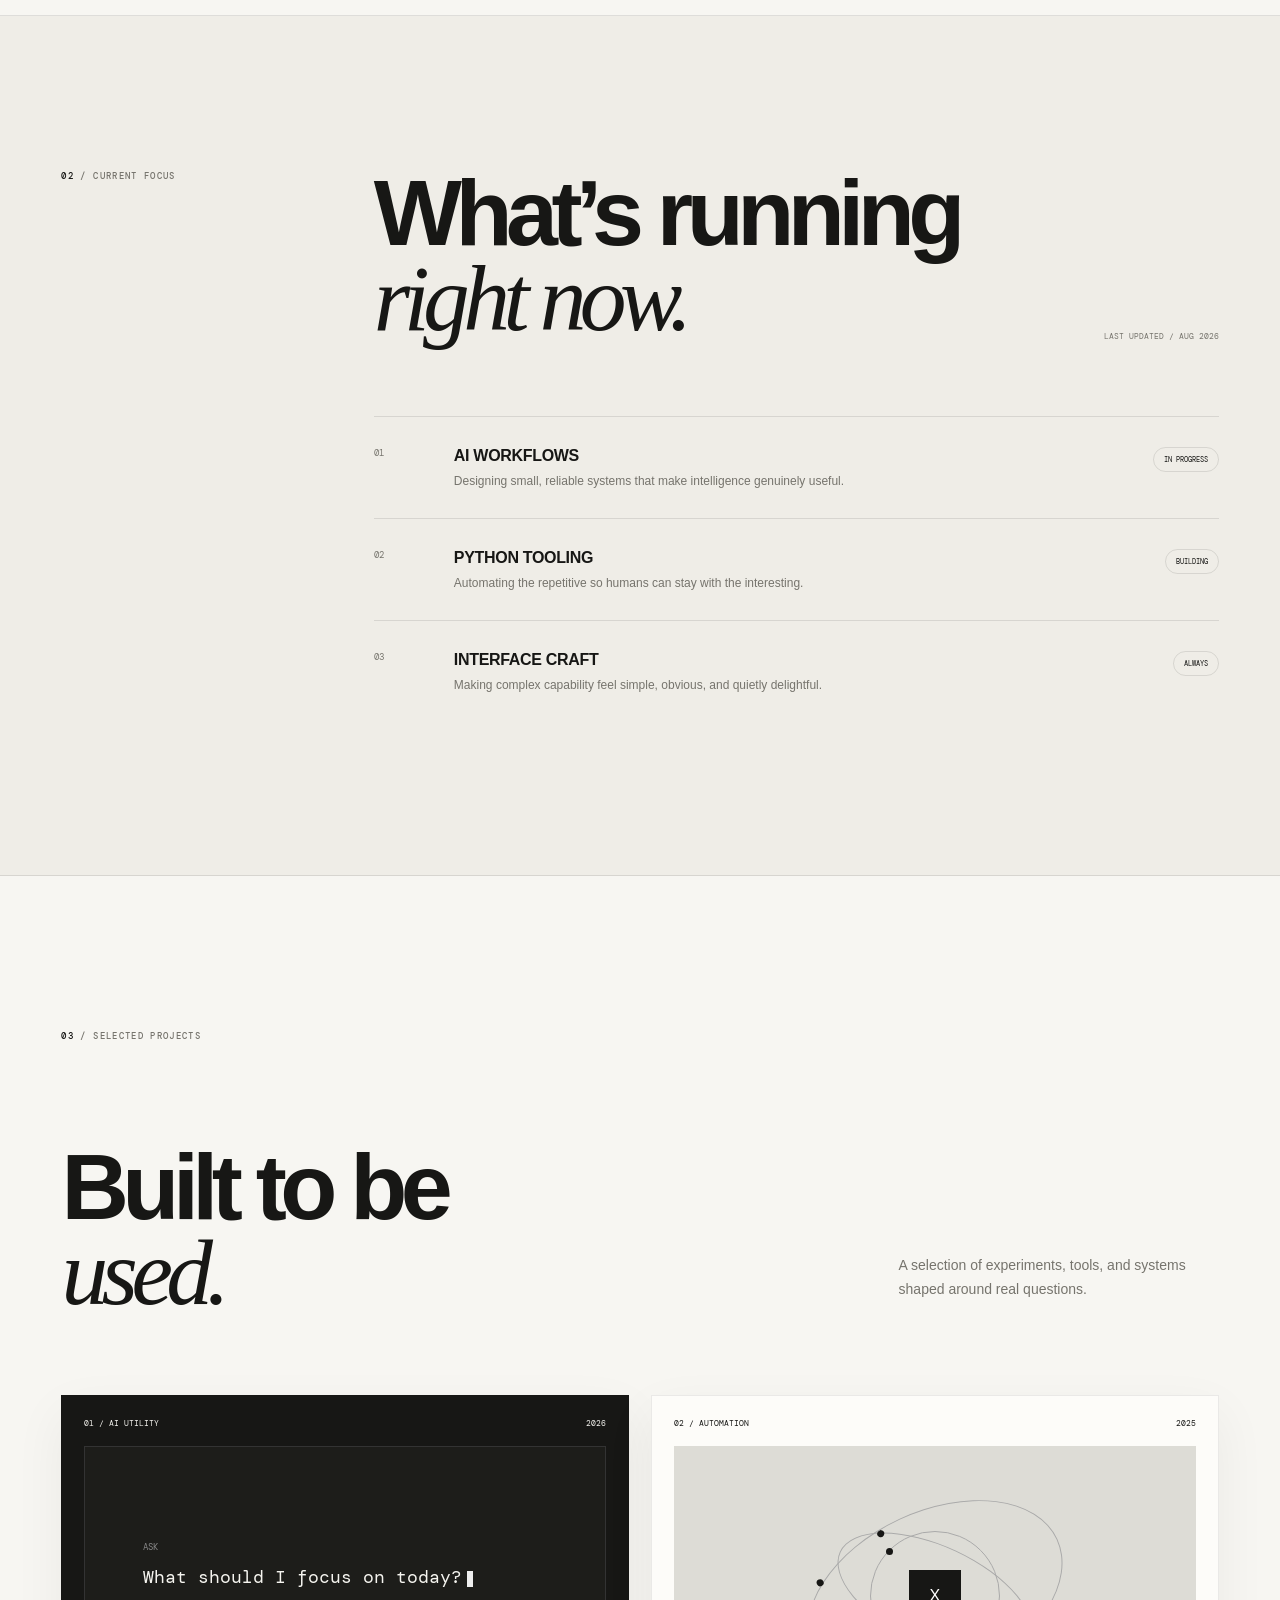
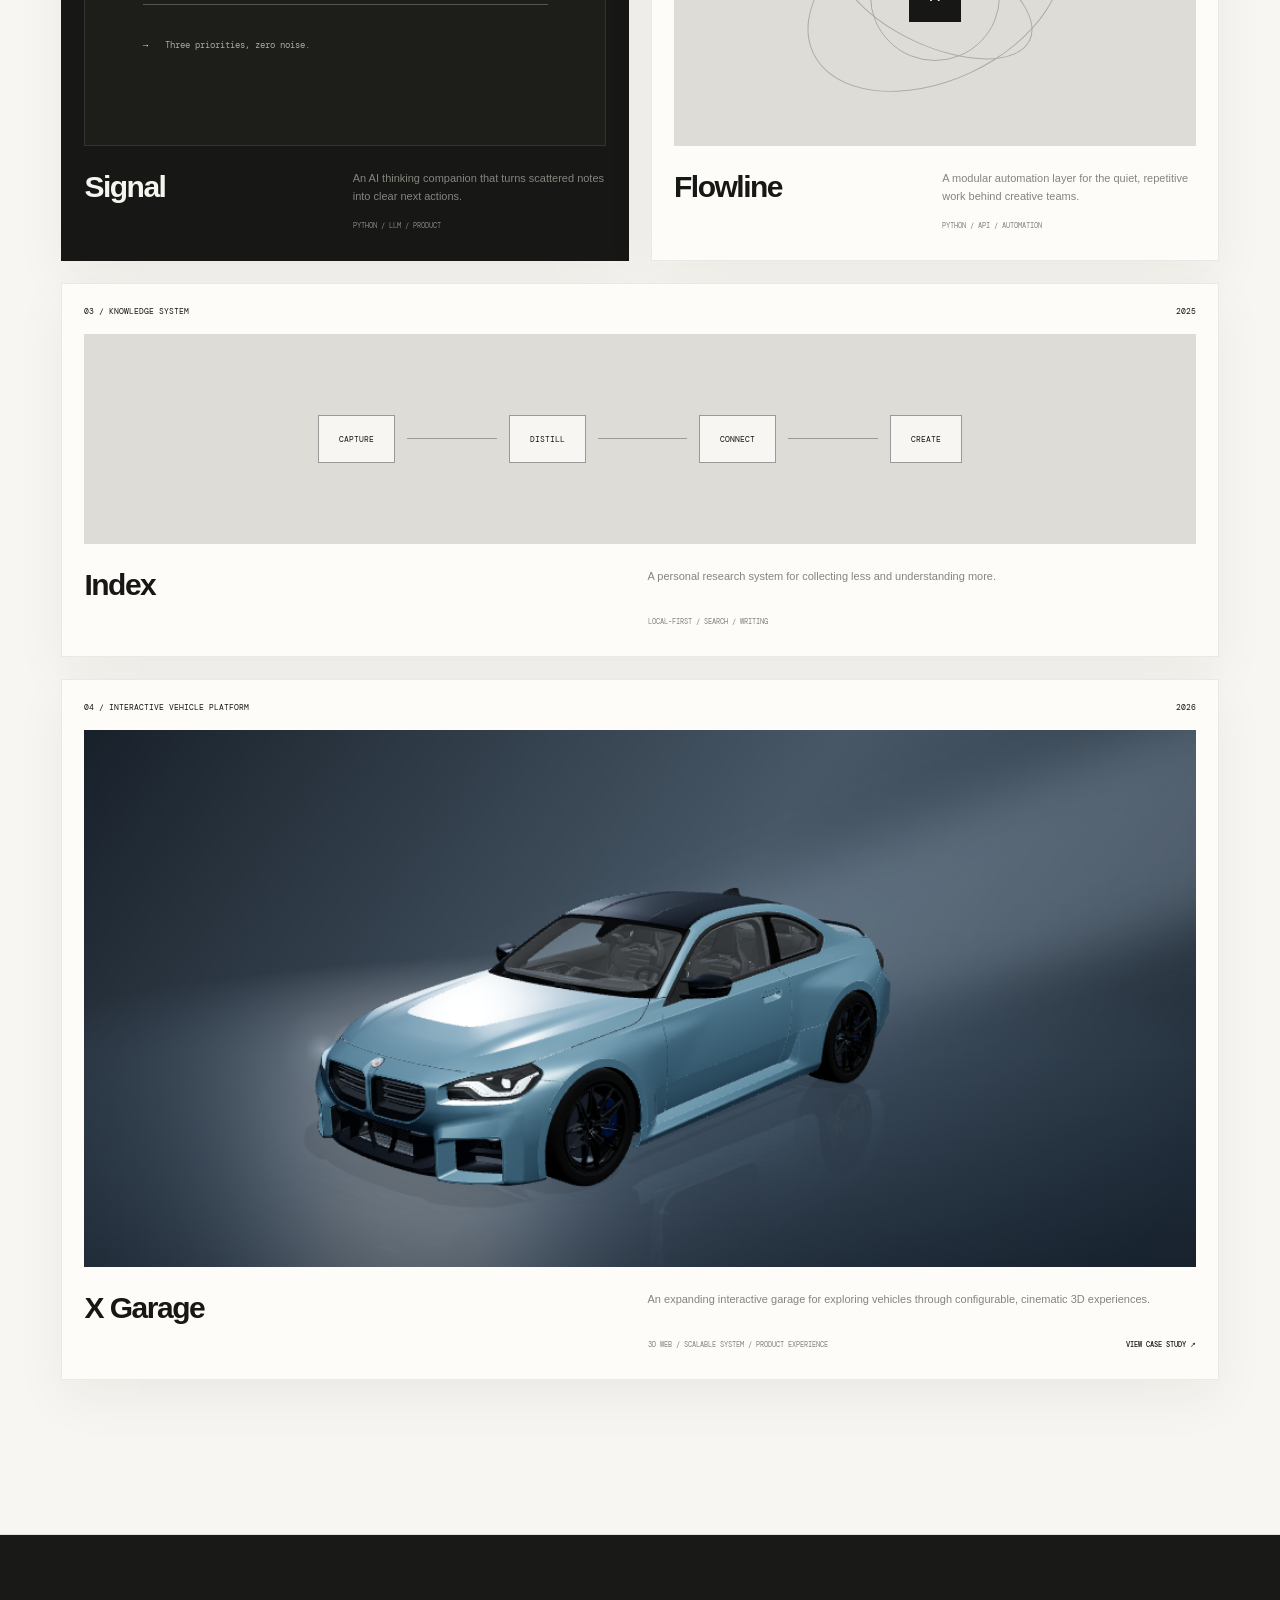
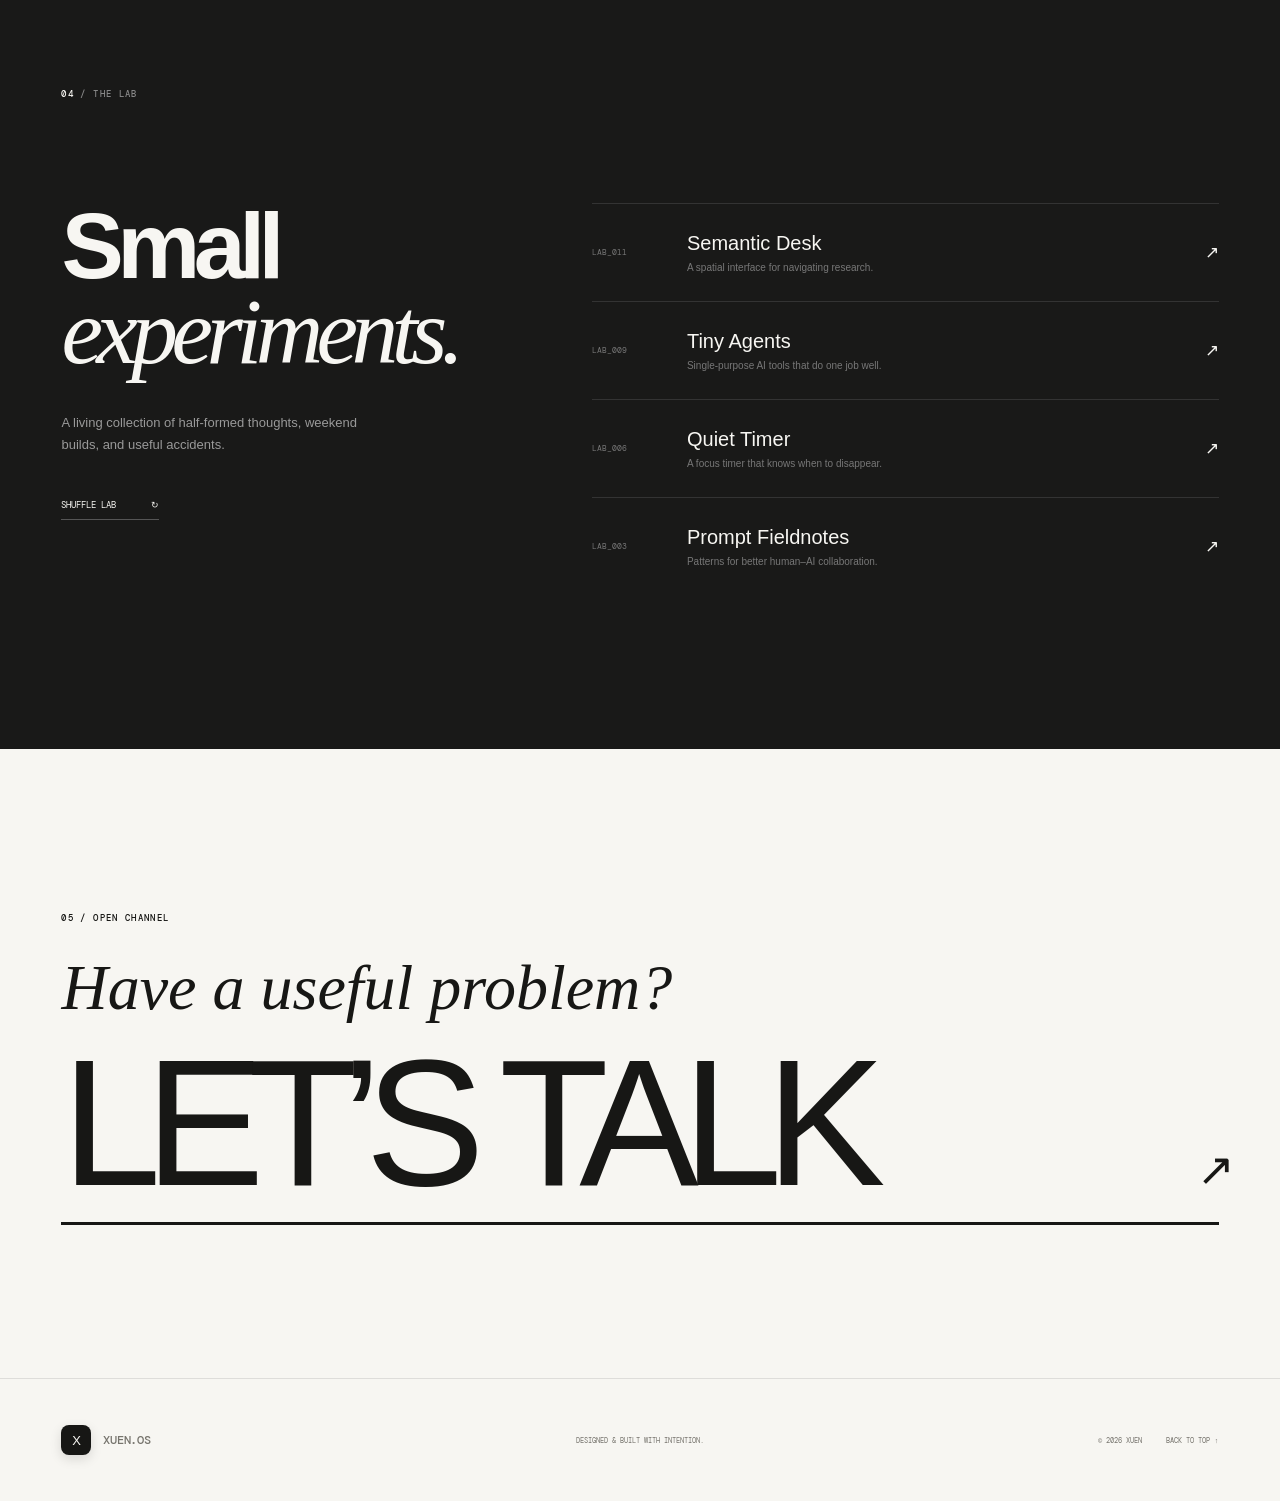
==== commit c5988667: "Upgrade XUEN.OS Home with Animated Particle Visuals ## Overview Redesigned the XUEN.OS Home Hero wit" ====
--- a/index.html
+++ b/index.html
@@ -35,47 +35,26 @@
 
   <main>
     <section class="hero" aria-labelledby="hero-title">
+      <canvas class="hero-wave" id="hero-particle-wave" aria-hidden="true"></canvas>
       <div class="hero-copy reveal">
         <p class="eyebrow">PERSONAL OPERATING SYSTEM <span>V.01</span></p>
         <h1 id="hero-title">XUEN<span class="outline">.</span>OS</h1>
-        <p class="hero-subtitle">Building useful things with <strong>AI</strong>, <strong>Python</strong>, and curiosity.</p>
+        <p class="hero-subtitle">Building practical tools and systems with <strong>AI</strong>, <strong>Python</strong>, and curiosity.</p>
         <div class="hero-actions">
-          <a class="button button-primary" href="#about">ENTER SYSTEM <span>↗</span></a>
-          <a class="button button-secondary" href="#projects">VIEW PROJECTS <span>↓</span></a>
+          <a class="button button-primary" href="#about">Open XUEN.OS <span>↗</span></a>
+          <a class="button button-secondary" href="#projects">View Projects <span>↓</span></a>
         </div>
         <div class="hero-meta">
-          <span>BASED IN MALAYSIA</span><span>AVAILABLE FOR SELECTED WORK</span>
+          <span>BASED IN MALAYSIA</span><span>OPEN TO SELECTED WORK</span>
         </div>
       </div>
 
-      <figure class="workspace-visual reveal">
-        <div class="workspace-photo system-visual" role="img" aria-label="A calm animated XUEN.OS system map with connected technical nodes">
-          <div class="system-grid" aria-hidden="true"></div>
-          <svg class="system-connections" viewBox="0 0 600 720" preserveAspectRatio="none" aria-hidden="true">
-            <path d="M300 360 L145 182 L78 182"></path>
-            <path d="M300 360 L468 154 L548 154"></path>
-            <path d="M300 360 L128 522 L55 522"></path>
-            <path d="M300 360 L474 546 L554 546"></path>
-            <path d="M145 182 L128 522"></path>
-            <path d="M468 154 L474 546"></path>
-            <circle class="travel-signal" r="3">
-              <animateMotion dur="18s" repeatCount="indefinite" path="M145 182 L300 360" keyPoints="0;1;1" keyTimes="0;.72;1" calcMode="linear"></animateMotion>
-              <animate attributeName="opacity" dur="18s" repeatCount="indefinite" values="0;0;1;1;0;0" keyTimes="0;.08;.12;.7;.76;1"></animate>
-            </circle>
-          </svg>
-          <div class="system-node node-ai" data-parallax-depth="0.35" aria-hidden="true"><span>01 / INPUT</span><b class="node-label-cycle"><span>AI</span><span>PROMPT</span><span>MODEL</span></b><i></i></div>
-          <div class="system-node node-python" data-parallax-depth="0.5" aria-hidden="true"><span>02 / LOGIC</span><b class="node-label-cycle"><span>PYTHON</span><span>SCRIPT</span><span>AUTOMATE</span></b><i></i></div>
-          <div class="system-node node-systems" data-parallax-depth="0.42" aria-hidden="true"><span>03 / LAYER</span><b class="node-label-cycle"><span>SYSTEMS</span><span>FLOW</span><span>STATE</span></b><i></i></div>
-          <div class="system-node node-tools" data-parallax-depth="0.58" aria-hidden="true"><span>04 / OUTPUT</span><b class="node-label-cycle"><span>TOOLS</span><span>ACTION</span><span>OUTPUT</span></b><i></i></div>
-          <div class="system-core" data-parallax-depth="0.8" aria-hidden="true"><span>X</span><small>XUEN.OS</small></div>
-          <div class="system-live-status" aria-hidden="true"><span>READY</span><span>ROUTING</span><span>PROCESSING</span><span>IDLE</span></div>
-          <span class="signal-dot dot-one" aria-hidden="true"></span>
-          <span class="signal-dot dot-two" aria-hidden="true"></span>
-          <span class="signal-dot dot-three" aria-hidden="true"></span>
-          <div class="system-readout" aria-hidden="true"><span>ACTIVE SIGNAL</span><b>04</b></div>
-          <div class="system-label-cycle" aria-hidden="true"><span>AI</span><span>PYTHON</span><span>SYSTEMS</span><span>TOOLS</span></div>
+      <figure class="particle-logo-visual reveal">
+        <div class="particle-logo-frame">
+          <canvas id="xuenlab-particle-logo" aria-label="Animated blue XuenLab particle sculpture"></canvas>
+          <p class="particle-logo-error" id="particle-logo-error" role="status"></p>
         </div>
-        <figcaption><span>01 / THE SYSTEM</span><span>CALM MOTION · LIVE SIGNALS</span></figcaption>
+        <figcaption><span>XUENLAB / SYSTEM VISUAL</span><span>18,000 LIVE POINTS</span></figcaption>
       </figure>
     </section>
 
@@ -163,5 +142,6 @@
   </footer>
 
   <script src="script.js"></script>
+  <script src="hero-particles.js"></script>
 </body>
 </html>
--- a/style.css
+++ b/style.css
@@ -46,31 +46,47 @@
 .boot-line span { display: block; width: 0; height: 100%; background: var(--paper); animation: load .8s ease forwards; }
 @keyframes load { to { width: 100%; } }
 
-.site-header { height: 88px; padding: 0 4.8vw; border-bottom: 1px solid rgba(23,23,21,.13); display: grid; grid-template-columns: 1fr auto 1fr; align-items: center; position: relative; z-index: 20; }
+.site-header { height: 88px; padding: 0 4.8vw; border-bottom: 1px solid rgba(222,235,255,.11); display: grid; grid-template-columns: 1fr auto 1fr; align-items: center; position: relative; z-index: 20; background: #030509; color: #f4f7fb; }
+.site-header .logo-glyph { background: #f4f7fb; color: #080b10; box-shadow: 0 4px 18px rgba(49,156,255,.12); }
 .logo { display: inline-flex; align-items: center; gap: 12px; width: max-content; font-family: var(--mono); font-size: 12px; font-weight: 500; letter-spacing: -.02em; }
 .logo-glyph { display: grid; place-items: center; width: 30px; height: 30px; border-radius: 8px; background: var(--ink); color: var(--paper); font-family: var(--sans); font-size: 13px; box-shadow: 0 4px 12px rgba(17,17,15,.13); }
 .desktop-nav { display: flex; height: 100%; align-items: center; gap: 38px; font-family: var(--mono); font-size: 10px; font-weight: 500; text-transform: uppercase; }
-.desktop-nav a { height: 100%; display: grid; place-items: center; position: relative; color: #66645e; transition: color .2s; }
-.desktop-nav a:hover, .desktop-nav a.active { color: var(--ink); }
-.desktop-nav a.active::after { content: ""; height: 1px; background: var(--ink); position: absolute; left: 0; right: 0; bottom: -1px; }
+.desktop-nav a { height: 100%; display: grid; place-items: center; position: relative; color: #7f8793; transition: color .2s; }
+.desktop-nav a:hover, .desktop-nav a.active { color: #f4f7fb; }
+.desktop-nav a.active::after { content: ""; height: 1px; background: #55baff; position: absolute; left: 0; right: 0; bottom: -1px; }
 .header-status { justify-self: end; font-family: var(--mono); font-size: 9px; letter-spacing: .1em; }
 .status-dot { display: inline-block; width: 5px; height: 5px; border-radius: 50%; margin-right: 7px; background: #55a35d; box-shadow: 0 0 0 3px rgba(85,163,93,.12); }
 .menu-toggle, .mobile-nav { display: none; }
 
-.hero { width: 100%; max-width: 1800px; min-height: calc(100vh - 88px); margin: 0 auto; padding: clamp(56px, 5vw, 82px) 4.8vw clamp(82px, 7vw, 118px); display: grid; grid-template-columns: 1.1fr .9fr; gap: 5.4vw; align-items: center; }
-.hero-copy { align-self: center; transform: translateY(-1.2vw); }
+.hero { width: 100%; min-height: calc(100vh - 88px); margin: 0 auto; padding: clamp(56px, 5vw, 82px) 4.8vw clamp(82px, 7vw, 118px); display: grid; grid-template-columns: 1.06fr .94fr; gap: 4.5vw; align-items: center; position: relative; isolation: isolate; overflow: hidden; background: #030509; color: #f4f7fb; }
+.hero::before { content: ""; position: absolute; z-index: -1; inset: 0; background: radial-gradient(circle at 76% 42%, rgba(0,119,255,.13), transparent 34%), radial-gradient(circle at 48% 106%, rgba(21,94,160,.12), transparent 38%), linear-gradient(180deg, #030509 0%, #05080d 64%, #020408 100%); }
+.hero::after { content: ""; position: absolute; z-index: 1; inset: 0; pointer-events: none; background: linear-gradient(90deg, rgba(3,5,9,.48) 0%, transparent 44%, transparent 79%, rgba(3,5,9,.2) 100%), linear-gradient(180deg, transparent 47%, rgba(2,4,8,.12) 72%, rgba(2,4,8,.56) 100%); }
+.hero-copy { align-self: center; transform: translateY(-1.2vw); position: relative; top: clamp(-34px, -2.2vw, -18px); z-index: 3; }
+.hero .eyebrow { color: rgba(231,239,250,.68); }
+.hero .eyebrow span { color: rgba(154,183,227,.62); }
+.hero h1 { color: #f7f9fc; text-shadow: 0 0 42px rgba(70,156,255,.055); }
+.hero h1 .outline { color: #f7f9fc; }
 .eyebrow, .section-index { font-family: var(--mono); font-size: 9px; font-weight: 500; letter-spacing: .15em; }
 .eyebrow span { color: var(--muted); margin-left: 18px; }
 h1 { font-size: clamp(112px, 12.55vw, 226px); line-height: .77; margin: clamp(42px, 4vw, 62px) 0 clamp(44px, 3.8vw, 60px); font-weight: 600; letter-spacing: -.1em; transform: translateX(-.012em); }
 h1 .outline { color: var(--ink); -webkit-text-stroke: 0; }
-.hero-subtitle { max-width: 510px; margin: 0; font-size: clamp(20px, 1.65vw, 26px); line-height: 1.44; letter-spacing: -.032em; font-weight: 400; color: #2c2c29; }
-.hero-subtitle strong { font-weight: 600; border-bottom: 1px solid rgba(17,17,15,.35); }
+.hero-subtitle { max-width: 510px; margin: 0; font-size: clamp(20px, 1.65vw, 26px); line-height: 1.44; letter-spacing: -.032em; font-weight: 400; color: rgba(229,235,244,.74); }
+.hero-subtitle strong { color: #f5f8fc; font-weight: 600; border-bottom: 1px solid rgba(118,186,255,.58); }
 .hero-actions { display: flex; gap: 12px; margin-top: 42px; }
-.button { display: flex; justify-content: space-between; align-items: center; min-width: 190px; padding: 19px 21px; border: 1px solid rgba(17,17,15,.75); font-family: var(--mono); font-size: 9px; letter-spacing: .08em; transition: transform .25s, box-shadow .25s, background .25s, color .25s; }
-.button:hover { transform: translateY(-2px); box-shadow: 0 10px 30px rgba(17,17,15,.09); }
-.button-primary { background: var(--ink); color: var(--paper); }
-.button-secondary:hover { background: #fff; }
-.hero-meta { margin-top: 68px; display: flex; gap: 48px; color: #77756f; font-family: var(--mono); font-size: 8px; font-weight: 500; letter-spacing: .11em; }
+.button { display: flex; justify-content: space-between; align-items: center; min-width: 190px; padding: 19px 21px; border: 1px solid rgba(211,228,249,.42); border-radius: 14px; font-family: var(--mono); font-size: 9px; letter-spacing: .08em; transition: transform .25s, box-shadow .25s, background .25s, color .25s; }
+.button:hover { transform: translateY(-2px); box-shadow: 0 12px 34px rgba(17,115,222,.16); }
+.hero .button-primary { background: #f4f7fb; color: #070a0f; border-color: #f4f7fb; }
+.hero .button-secondary { color: #edf4fc; background: rgba(255,255,255,.025); }
+.hero .button-secondary:hover { background: rgba(255,255,255,.09); }
+.hero-meta { margin-top: 68px; display: flex; gap: 48px; color: rgba(184,197,214,.55); font-family: var(--mono); font-size: 8px; font-weight: 500; letter-spacing: .11em; }
+
+.hero-wave { position: absolute; z-index: 0; inset: auto 0 0; width: 100%; height: 50%; display: block; pointer-events: none; opacity: .96; }
+.particle-logo-visual { position: relative; top: clamp(-34px, -2.2vw, -18px); z-index: 3; width: min(100%, 720px); margin: 0 auto; isolation: isolate; }
+.particle-logo-frame { position: relative; width: 100%; aspect-ratio: 1.05; }
+.particle-logo-frame::before { content: ""; position: absolute; inset: 17% 10%; border-radius: 50%; background: radial-gradient(circle, rgba(21,130,255,.115), transparent 69%); filter: blur(18px); }
+#xuenlab-particle-logo { position: relative; width: 100%; height: 100%; display: block; touch-action: none; }
+.particle-logo-error { position: absolute; inset: 50% auto auto 50%; display: none; width: min(82%, 360px); margin: 0; transform: translate(-50%, -50%); color: rgba(220,234,255,.72); font: 11px/1.6 var(--mono); text-align: center; }
+.particle-logo-visual figcaption { display: flex; justify-content: space-between; gap: 20px; margin-top: -4px; color: rgba(154,183,227,.45); font: 7px var(--mono); font-weight: 500; letter-spacing: .13em; }
 
 .workspace-visual { position: relative; width: min(100%, 620px); margin: 0 1.2vw 0 auto; isolation: isolate; }
 .workspace-visual::before { content: ""; position: absolute; z-index: -1; inset: 18px -18px -18px 18px; background: #eeebe4; border: 1px solid rgba(23,23,21,.07); }
@@ -355,7 +371,10 @@
 
 @media (max-width: 1000px) {
   .hero { grid-template-columns: 1fr; padding-top: 76px; }
-  .hero-copy { transform: none; }
+  .hero-copy { top: 0; transform: none; }
+  .particle-logo-visual { max-width: 700px; margin: 38px auto 0; width: 88%; }
+  .particle-logo-visual { top: 0; }
+  .hero-wave { height: 52%; }
   .workspace-visual { max-width: 700px; margin: 66px auto 0; width: 88%; }
   .about, .focus { grid-template-columns: 1fr; }
   .section-index { margin-bottom: 60px; }
@@ -378,13 +397,16 @@
   .site-header { height: 68px; grid-template-columns: 1fr auto; padding: 0 20px; }
   .desktop-nav, .header-status { display: none; }
   .menu-toggle { display: block; border: 0; background: none; padding: 10px 0 10px 20px; font: 9px var(--mono); text-transform: uppercase; }
-  .mobile-nav { position: fixed; inset: 68px 0 auto; z-index: 15; display: grid; background: var(--paper); border-bottom: 1px solid var(--ink); padding: 20px; transform: translateY(-130%); transition: transform .35s ease; }
+  .mobile-nav { position: fixed; inset: 68px 0 auto; z-index: 15; display: grid; background: #05080d; color: #f4f7fb; border-bottom: 1px solid rgba(222,235,255,.18); padding: 20px; transform: translateY(-130%); transition: transform .35s ease; }
   .mobile-nav.open { transform: translateY(0); }
   .mobile-nav a { padding: 14px 0; border-bottom: 1px solid var(--line); font: 11px var(--mono); text-transform: uppercase; }
   .hero { padding: 62px 20px 86px; min-height: auto; }
   h1 { font-size: 27vw; margin: 42px 0 40px; }
   .hero-actions { flex-direction: column; }
   .hero-meta { flex-direction: column; gap: 10px; margin-top: 54px; }
+  .particle-logo-visual { width: calc(100vw - 36px); margin: 28px -2px 0; }
+  .particle-logo-visual figcaption { padding: 0 8px; font-size: 6px; }
+  .hero-wave { height: 48%; opacity: .9; }
   .workspace-visual { width: calc(100vw - 54px); margin-top: 62px; margin-right: 14px; margin-left: 0; }
   .workspace-visual::before { inset: 10px -10px -10px 10px; }
   .workspace-visual figcaption { margin-top: 14px; font-size: 6px; }
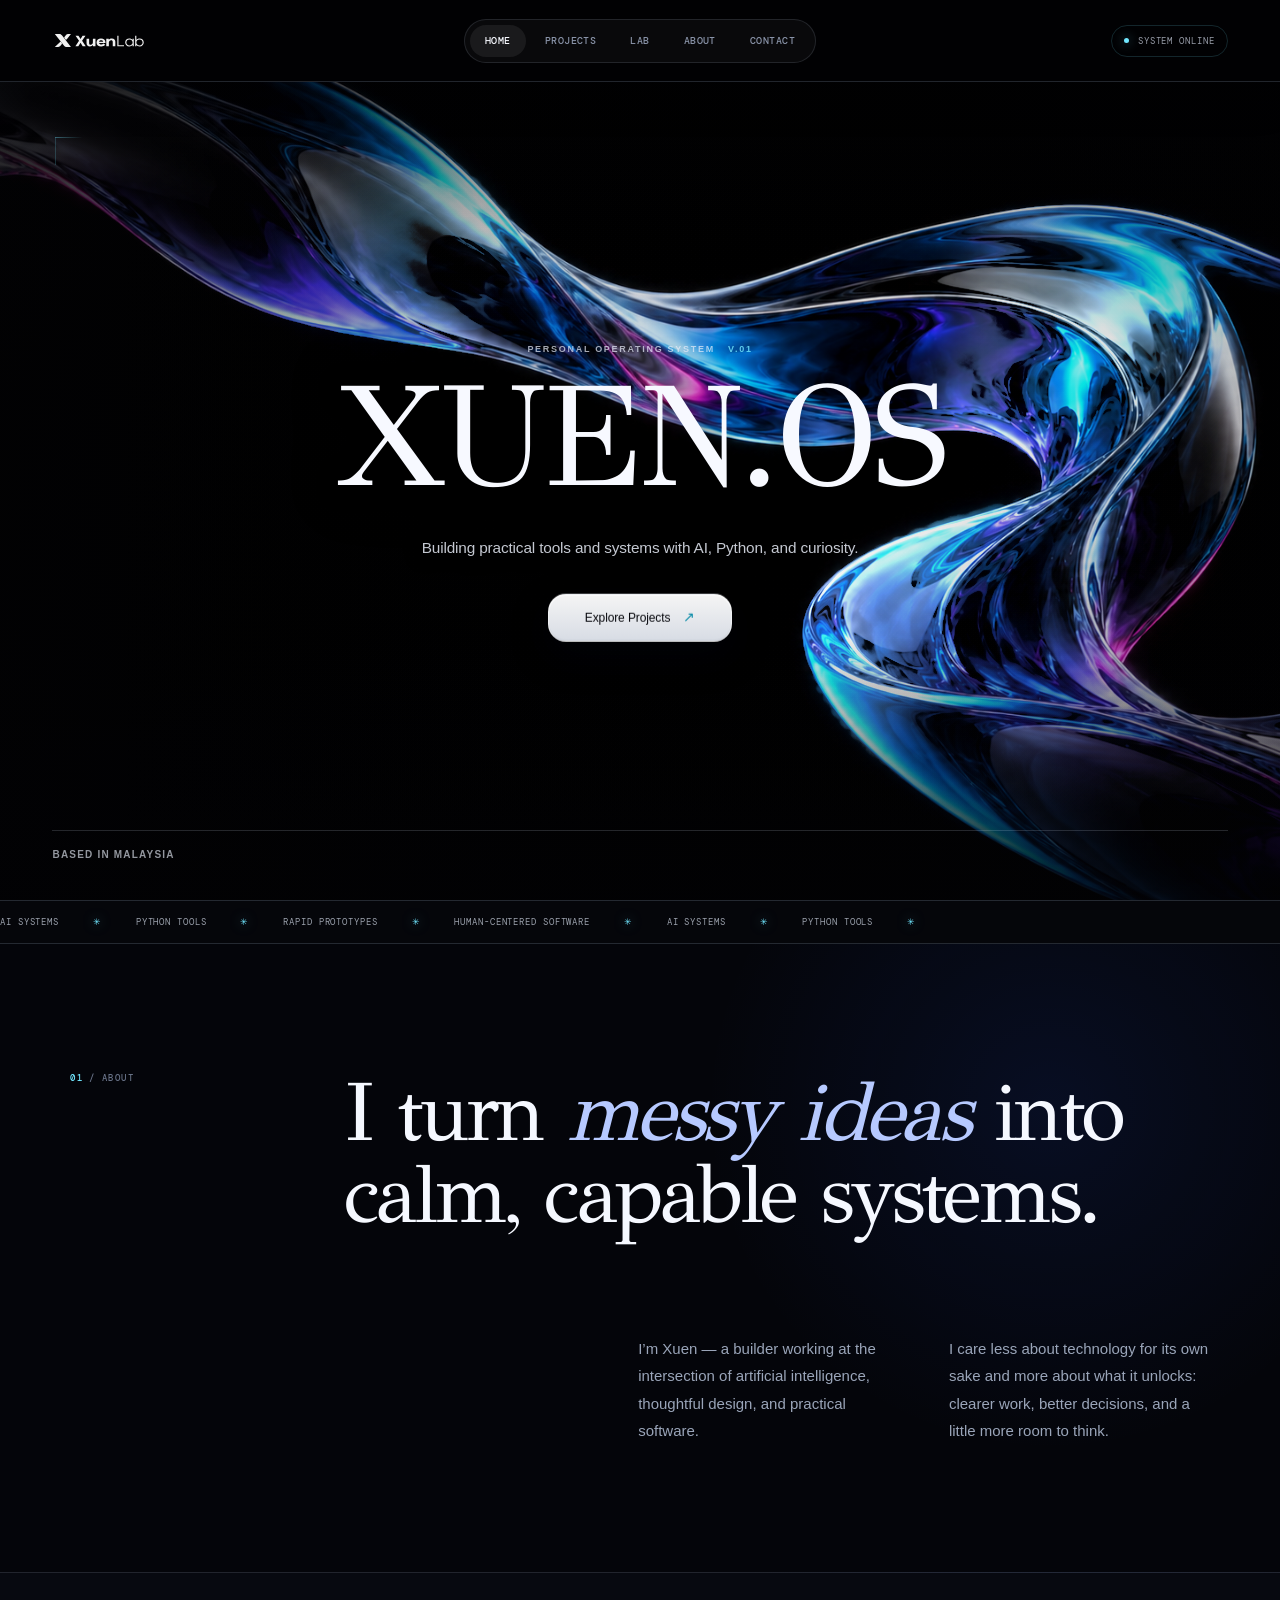
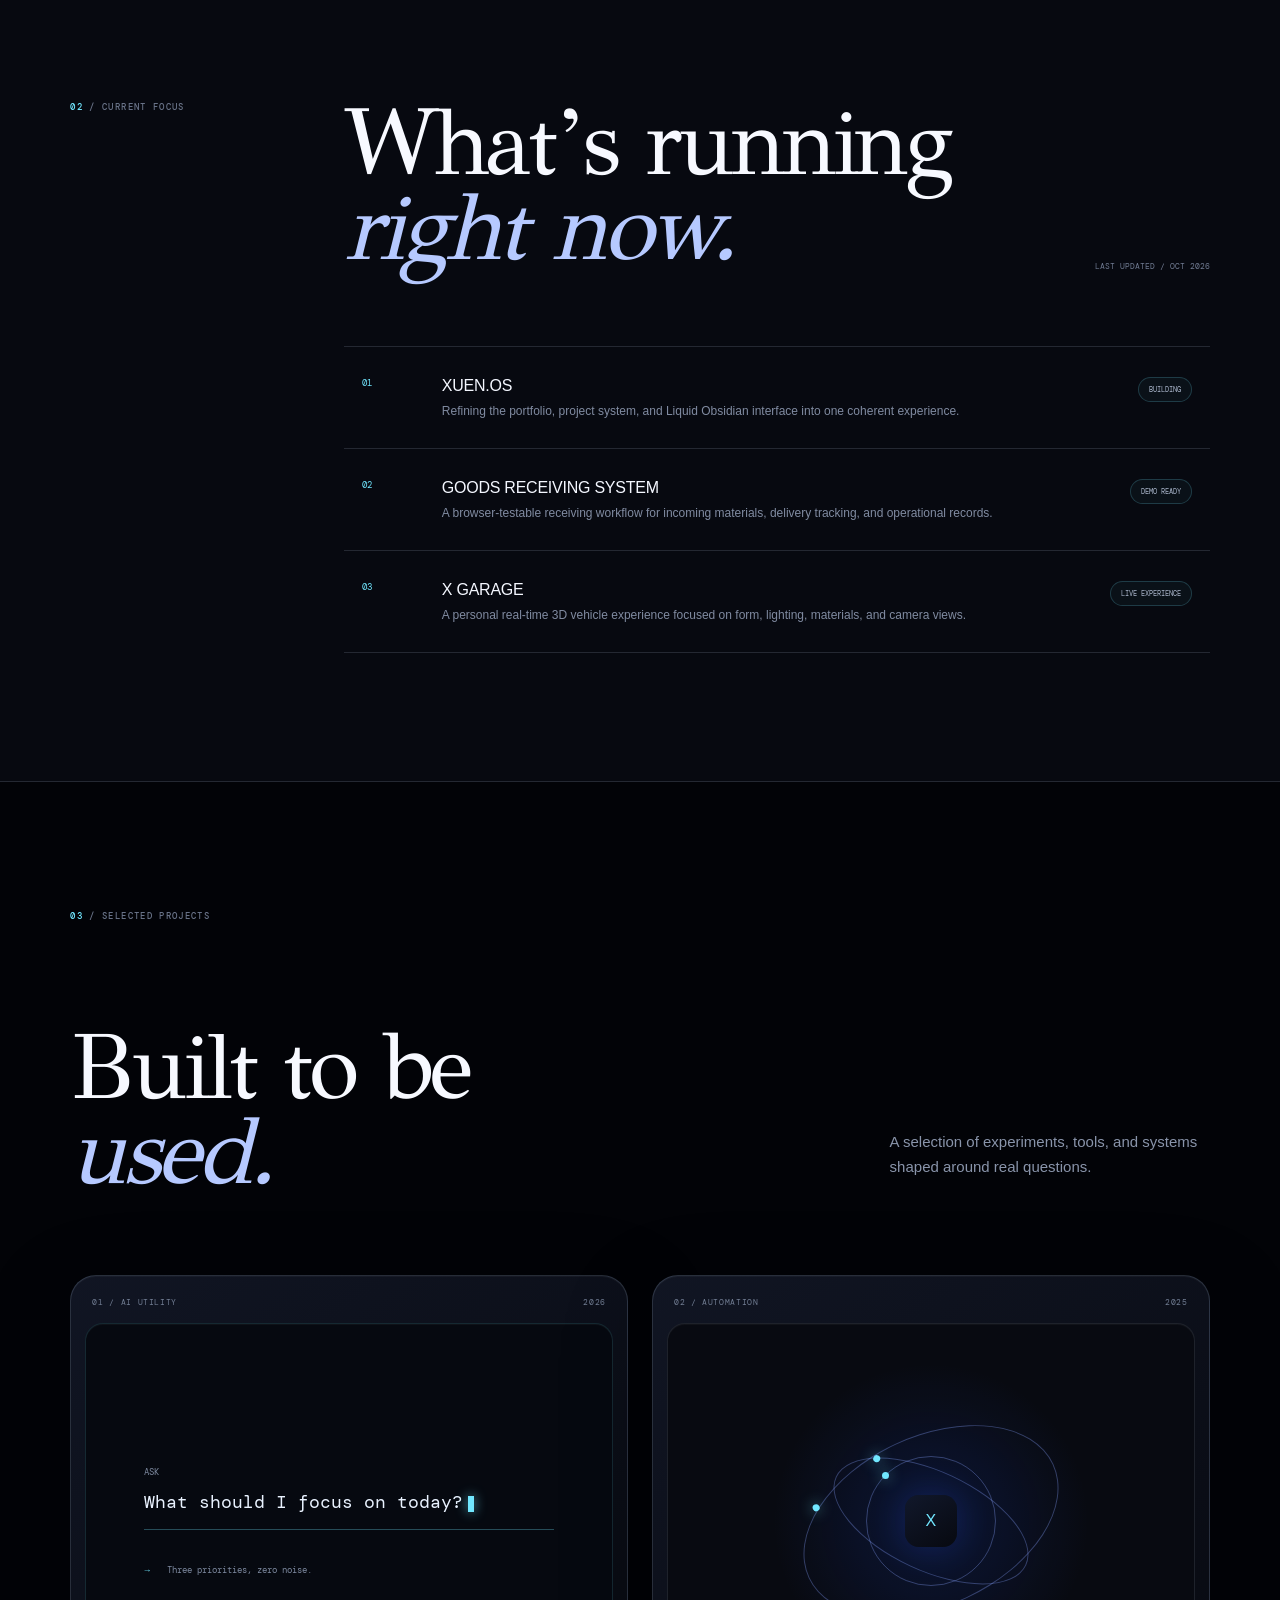
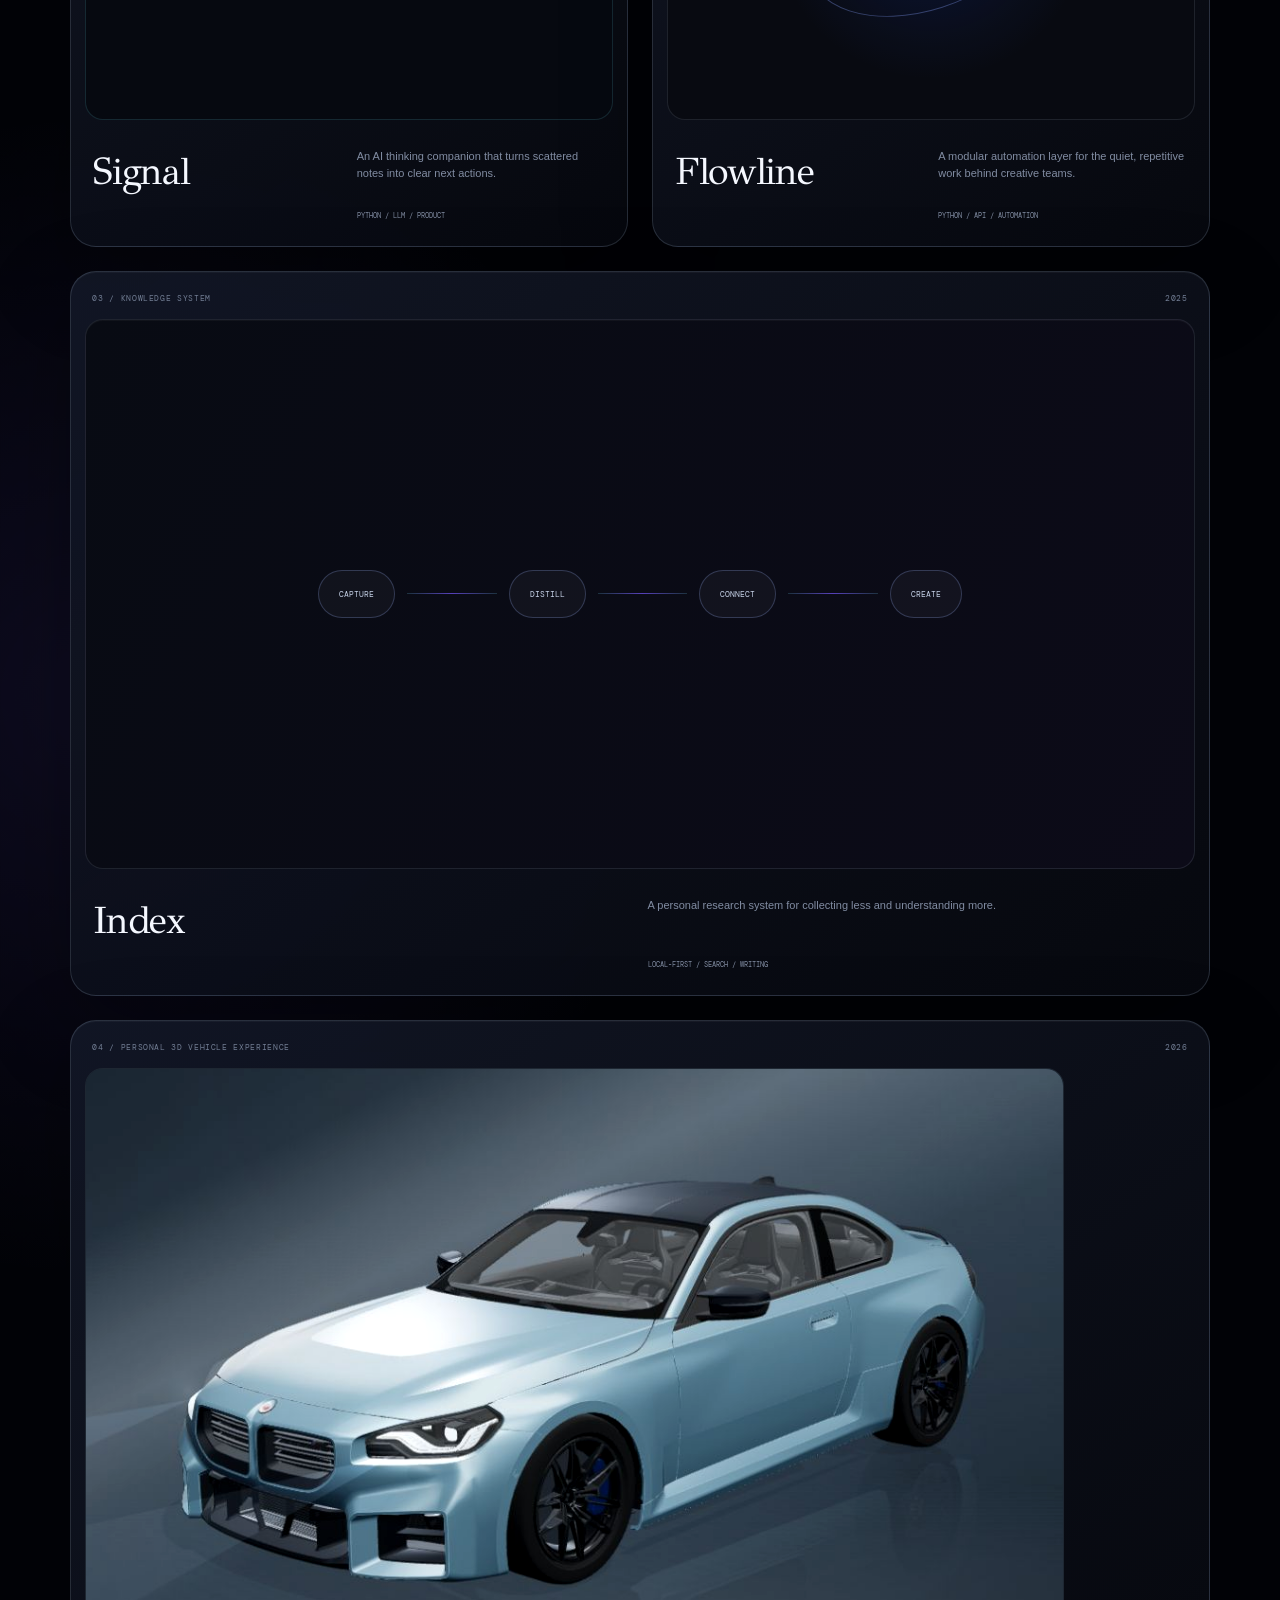
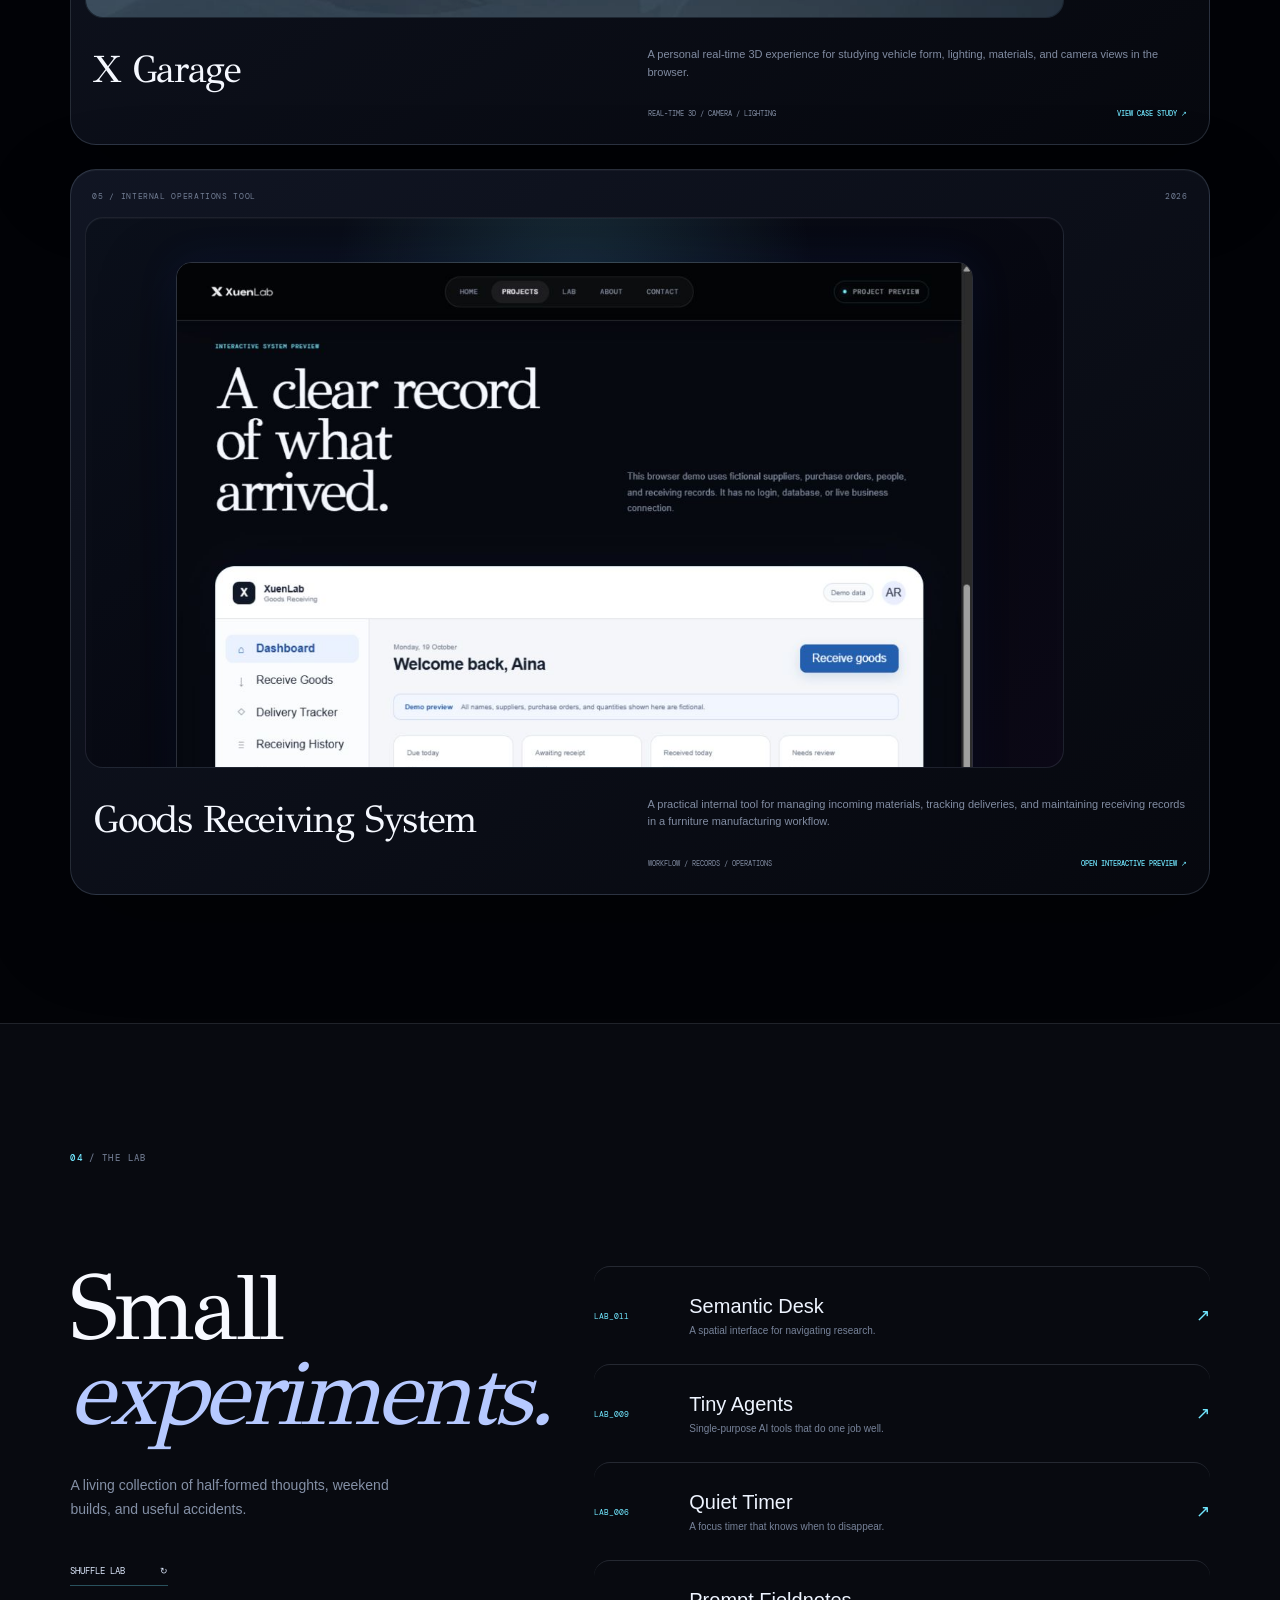
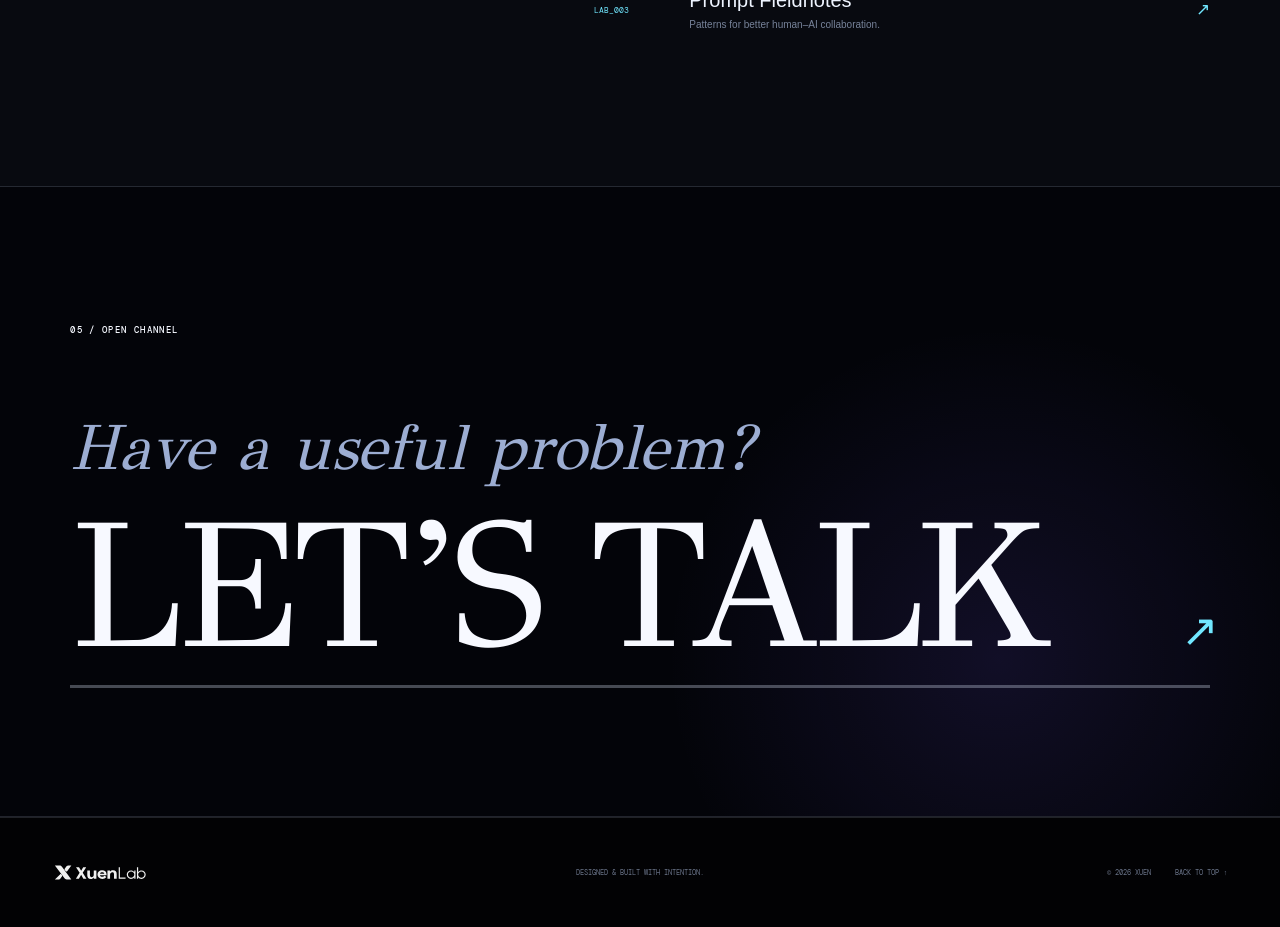
==== commit b1836756: "Integrate Liquid Glass Hero and refine XUEN.OS project experience Description - Integrated the appro" ====
--- a/index.html
+++ b/index.html
@@ -4,8 +4,10 @@
   <meta charset="UTF-8">
   <meta name="viewport" content="width=device-width, initial-scale=1.0">
   <meta name="description" content="XUEN.OS — Building useful things with AI, Python, and curiosity.">
-  <meta name="theme-color" content="#f2f1ed">
+  <meta name="theme-color" content="#020204">
   <title>XUEN.OS — Personal Operating System</title>
+  <link rel="preload" href="fonts/GFS-Didot-Regular.ttf" as="font" type="font/ttf" crossorigin>
+  <link rel="preload" href="assets/liquid-glass-ribbon-v2.png" as="image" fetchpriority="high">
   <link rel="stylesheet" href="style.css">
 </head>
 <body>
@@ -14,9 +16,9 @@
     <div class="boot-line"><span></span></div>
   </div>
 
-  <header class="site-header" id="home">
-    <a class="logo" href="#home" aria-label="XUEN.OS home">
-      <span class="logo-glyph">X</span><span>XUEN.OS</span>
+  <header class="site-header">
+    <a class="logo" href="#home" aria-label="XuenLab home">
+      <img src="assets/xuenlab-logo-light.svg" alt="XuenLab" width="300" height="83">
     </a>
     <nav class="desktop-nav" aria-label="Primary navigation">
       <a class="active" href="#home">Home</a>
@@ -34,28 +36,30 @@
   </nav>
 
   <main>
-    <section class="hero" aria-labelledby="hero-title">
-      <canvas class="hero-wave" id="hero-particle-wave" aria-hidden="true"></canvas>
-      <div class="hero-copy reveal">
-        <p class="eyebrow">PERSONAL OPERATING SYSTEM <span>V.01</span></p>
-        <h1 id="hero-title">XUEN<span class="outline">.</span>OS</h1>
-        <p class="hero-subtitle">Building practical tools and systems with <strong>AI</strong>, <strong>Python</strong>, and curiosity.</p>
-        <div class="hero-actions">
-          <a class="button button-primary" href="#about">Open XUEN.OS <span>↗</span></a>
-          <a class="button button-secondary" href="#projects">View Projects <span>↓</span></a>
-        </div>
-        <div class="hero-meta">
-          <span>BASED IN MALAYSIA</span><span>OPEN TO SELECTED WORK</span>
+    <section class="glass-hero" id="home" aria-labelledby="hero-title">
+      <div class="glass-hero__art" aria-hidden="true">
+        <div class="glass-hero__plate"></div>
+        <canvas class="glass-hero__flow" id="glass-flow"></canvas>
+        <div class="glass-hero__shade"></div>
+      </div>
+
+      <div class="glass-hero__ornaments" aria-hidden="true"><i></i></div>
+
+      <div class="glass-hero__content">
+        <p class="glass-hero__eyebrow">Personal operating system <span>V.01</span></p>
+        <h1 id="hero-title">XUEN.OS</h1>
+        <p class="glass-hero__subtitle">Building practical tools and systems with AI, Python, and curiosity.</p>
+        <div class="glass-hero__actions" aria-label="Primary actions">
+          <a class="glass-hero__button" href="#projects">
+            <span>Explore Projects</span><span class="glass-hero__arrow" aria-hidden="true">↗</span>
+          </a>
         </div>
       </div>
 
-      <figure class="particle-logo-visual reveal">
-        <div class="particle-logo-frame">
-          <canvas id="xuenlab-particle-logo" aria-label="Animated blue XuenLab particle sculpture"></canvas>
-          <p class="particle-logo-error" id="particle-logo-error" role="status"></p>
-        </div>
-        <figcaption><span>XUENLAB / SYSTEM VISUAL</span><span>18,000 LIVE POINTS</span></figcaption>
-      </figure>
+      <div class="glass-hero__footer">
+        <p>Based in Malaysia</p>
+      </div>
+
     </section>
 
     <div class="ticker" aria-hidden="true">
@@ -77,12 +81,12 @@
       <div class="section-index reveal"><span>02</span> / CURRENT FOCUS</div>
       <div class="section-heading reveal">
         <h2 id="focus-title">What’s running<br><em>right now.</em></h2>
-        <span class="updated">LAST UPDATED / AUG 2026</span>
+        <span class="updated">LAST UPDATED / OCT 2026</span>
       </div>
       <div class="focus-list reveal">
-        <article><span class="focus-num">01</span><div><h3>AI WORKFLOWS</h3><p>Designing small, reliable systems that make intelligence genuinely useful.</p></div><span class="focus-state">IN PROGRESS</span></article>
-        <article><span class="focus-num">02</span><div><h3>PYTHON TOOLING</h3><p>Automating the repetitive so humans can stay with the interesting.</p></div><span class="focus-state">BUILDING</span></article>
-        <article><span class="focus-num">03</span><div><h3>INTERFACE CRAFT</h3><p>Making complex capability feel simple, obvious, and quietly delightful.</p></div><span class="focus-state">ALWAYS</span></article>
+        <article><span class="focus-num">01</span><div><h3><a href="#home">XUEN.OS</a></h3><p>Refining the portfolio, project system, and Liquid Obsidian interface into one coherent experience.</p></div><span class="focus-state">BUILDING</span></article>
+        <article><span class="focus-num">02</span><div><h3><a href="goods-receiving.html">GOODS RECEIVING SYSTEM</a></h3><p>A browser-testable receiving workflow for incoming materials, delivery tracking, and operational records.</p></div><span class="focus-state">DEMO READY</span></article>
+        <article><span class="focus-num">03</span><div><h3><a href="x-garage.html">X GARAGE</a></h3><p>A personal real-time 3D vehicle experience focused on form, lighting, materials, and camera views.</p></div><span class="focus-state">LIVE EXPERIENCE</span></article>
       </div>
     </section>
 
@@ -106,9 +110,16 @@
           <div class="project-info"><h3>Index</h3><p>A personal research system for collecting less and understanding more.</p><span>LOCAL-FIRST / SEARCH / WRITING</span></div>
         </article>
         <a class="project-card project-wide project-link-card reveal" id="xgarage-project" href="x-garage.html" aria-label="View X Garage case study">
-          <div class="project-top"><span>04 / INTERACTIVE VEHICLE PLATFORM</span><span>2026</span></div>
-          <div class="project-visual xgarage-project-visual"><img src="assets/x-garage/x-garage-live.png" alt="X Garage live interactive 3D vehicle scene" width="1000" height="625" loading="lazy"></div>
-          <div class="project-info"><h3>X Garage</h3><p>An expanding interactive garage for exploring vehicles through configurable, cinematic 3D experiences.</p><span>3D WEB / SCALABLE SYSTEM / PRODUCT EXPERIENCE <b>VIEW CASE STUDY ↗</b></span></div>
+          <div class="project-top"><span>04 / PERSONAL 3D VEHICLE EXPERIENCE</span><span>2026</span></div>
+          <div class="project-visual xgarage-project-visual"><div class="xgarage-card-crop"><img src="assets/x-garage/x-garage-front-live-hd.jpg" alt="BMW M2 G87 in the live X Garage front three-quarter scene" width="1905" height="1191" loading="lazy"></div></div>
+          <div class="project-info"><h3>X Garage</h3><p>A personal real-time 3D experience for studying vehicle form, lighting, materials, and camera views in the browser.</p><span>REAL-TIME 3D / CAMERA / LIGHTING <b>VIEW CASE STUDY ↗</b></span></div>
+        </a>
+        <a class="project-card project-wide project-link-card goods-project-card reveal" id="goods-receiving-project" href="goods-receiving.html" aria-label="Open the Goods Receiving System interactive project preview">
+          <div class="project-top"><span>05 / INTERNAL OPERATIONS TOOL</span><span>2026</span></div>
+          <div class="project-visual goods-project-visual">
+            <img src="assets/goods-receiving/goods-receiving-dashboard.jpg" alt="Goods Receiving System demo dashboard with fictional furniture-factory receiving records" width="1113" height="1227" loading="lazy">
+          </div>
+          <div class="project-info"><h3>Goods Receiving System</h3><p>A practical internal tool for managing incoming materials, tracking deliveries, and maintaining receiving records in a furniture manufacturing workflow.</p><span>WORKFLOW / RECORDS / OPERATIONS <b>OPEN INTERACTIVE PREVIEW ↗</b></span></div>
         </a>
       </div>
     </section>
@@ -130,18 +141,24 @@
       <p class="eyebrow reveal">05 / OPEN CHANNEL</p>
       <div class="contact-inner reveal">
         <p>Have a useful problem?</p>
-        <a href="mailto:hello@xuen.os">LET’S TALK<span>↗</span></a>
+        <a href="https://wa.me/CXUENNN" target="_blank" rel="noopener noreferrer" aria-label="Chat with CXUENNN on WhatsApp">LET’S TALK<span>↗</span></a>
       </div>
     </section>
   </main>
 
   <footer>
-    <a class="logo" href="#home"><span class="logo-glyph">X</span><span>XUEN.OS</span></a>
+    <a class="logo" href="#home" aria-label="XuenLab home"><img src="assets/xuenlab-logo-light.svg" alt="XuenLab" width="300" height="83"></a>
     <p>DESIGNED &amp; BUILT WITH INTENTION.</p>
     <div><span>© 2026 XUEN</span><a href="#home">BACK TO TOP ↑</a></div>
   </footer>
 
+  <div class="site-cursor" aria-hidden="true">
+    <span class="site-cursor__ring"></span>
+    <span class="site-cursor__dot"></span>
+  </div>
+
+  <noscript><style>.glass-hero { opacity: 1; } .glass-hero__content > * { opacity: 1; transform: none; }</style></noscript>
   <script src="script.js"></script>
-  <script src="hero-particles.js"></script>
+  <script src="liquid-glass-hero.js"></script>
 </body>
 </html>
--- a/style.css
+++ b/style.css
@@ -3,6 +3,14 @@
   src: url("fonts/dm-mono-300.ttf") format("truetype");
   font-style: normal;
   font-weight: 300;
+  font-display: swap;
+}
+
+@font-face {
+  font-family: "GFS Didot";
+  src: url("fonts/GFS-Didot-Regular.ttf") format("truetype");
+  font-style: normal;
+  font-weight: 400;
   font-display: swap;
 }
 
@@ -46,47 +54,277 @@
 .boot-line span { display: block; width: 0; height: 100%; background: var(--paper); animation: load .8s ease forwards; }
 @keyframes load { to { width: 100%; } }
 
-.site-header { height: 88px; padding: 0 4.8vw; border-bottom: 1px solid rgba(222,235,255,.11); display: grid; grid-template-columns: 1fr auto 1fr; align-items: center; position: relative; z-index: 20; background: #030509; color: #f4f7fb; }
-.site-header .logo-glyph { background: #f4f7fb; color: #080b10; box-shadow: 0 4px 18px rgba(49,156,255,.12); }
+.site-header { height: 88px; padding: 0 4.8vw; border-bottom: 1px solid rgba(23,23,21,.13); display: grid; grid-template-columns: 1fr auto 1fr; align-items: center; position: relative; z-index: 20; }
 .logo { display: inline-flex; align-items: center; gap: 12px; width: max-content; font-family: var(--mono); font-size: 12px; font-weight: 500; letter-spacing: -.02em; }
 .logo-glyph { display: grid; place-items: center; width: 30px; height: 30px; border-radius: 8px; background: var(--ink); color: var(--paper); font-family: var(--sans); font-size: 13px; box-shadow: 0 4px 12px rgba(17,17,15,.13); }
 .desktop-nav { display: flex; height: 100%; align-items: center; gap: 38px; font-family: var(--mono); font-size: 10px; font-weight: 500; text-transform: uppercase; }
-.desktop-nav a { height: 100%; display: grid; place-items: center; position: relative; color: #7f8793; transition: color .2s; }
-.desktop-nav a:hover, .desktop-nav a.active { color: #f4f7fb; }
-.desktop-nav a.active::after { content: ""; height: 1px; background: #55baff; position: absolute; left: 0; right: 0; bottom: -1px; }
+.desktop-nav a { height: 100%; display: grid; place-items: center; position: relative; color: #66645e; transition: color .2s; }
+.desktop-nav a:hover, .desktop-nav a.active { color: var(--ink); }
+.desktop-nav a.active::after { content: ""; height: 1px; background: var(--ink); position: absolute; left: 0; right: 0; bottom: -1px; }
 .header-status { justify-self: end; font-family: var(--mono); font-size: 9px; letter-spacing: .1em; }
 .status-dot { display: inline-block; width: 5px; height: 5px; border-radius: 50%; margin-right: 7px; background: #55a35d; box-shadow: 0 0 0 3px rgba(85,163,93,.12); }
 .menu-toggle, .mobile-nav { display: none; }
 
-.hero { width: 100%; min-height: calc(100vh - 88px); margin: 0 auto; padding: clamp(56px, 5vw, 82px) 4.8vw clamp(82px, 7vw, 118px); display: grid; grid-template-columns: 1.06fr .94fr; gap: 4.5vw; align-items: center; position: relative; isolation: isolate; overflow: hidden; background: #030509; color: #f4f7fb; }
-.hero::before { content: ""; position: absolute; z-index: -1; inset: 0; background: radial-gradient(circle at 76% 42%, rgba(0,119,255,.13), transparent 34%), radial-gradient(circle at 48% 106%, rgba(21,94,160,.12), transparent 38%), linear-gradient(180deg, #030509 0%, #05080d 64%, #020408 100%); }
-.hero::after { content: ""; position: absolute; z-index: 1; inset: 0; pointer-events: none; background: linear-gradient(90deg, rgba(3,5,9,.48) 0%, transparent 44%, transparent 79%, rgba(3,5,9,.2) 100%), linear-gradient(180deg, transparent 47%, rgba(2,4,8,.12) 72%, rgba(2,4,8,.56) 100%); }
-.hero-copy { align-self: center; transform: translateY(-1.2vw); position: relative; top: clamp(-34px, -2.2vw, -18px); z-index: 3; }
-.hero .eyebrow { color: rgba(231,239,250,.68); }
-.hero .eyebrow span { color: rgba(154,183,227,.62); }
-.hero h1 { color: #f7f9fc; text-shadow: 0 0 42px rgba(70,156,255,.055); }
-.hero h1 .outline { color: #f7f9fc; }
+.glass-hero {
+  --glass-black: #020204;
+  --glass-ink: #f5f8ff;
+  --glass-muted: rgba(225,232,245,.66);
+  --glass-hairline: rgba(223,235,255,.16);
+  --glass-cyan: #71e7ff;
+  --glass-ease-out: cubic-bezier(.16,1,.3,1);
+  --glass-pointer-x: 0px;
+  --glass-pointer-y: 0px;
+  position: relative;
+  isolation: isolate;
+  width: 100%;
+  min-height: calc(100svh - 88px);
+  overflow: hidden;
+  background: var(--glass-black);
+  color: var(--glass-ink);
+  opacity: 0;
+  transition: opacity 1.1s ease;
+}
+.glass-hero.is-ready { opacity: 1; }
+.glass-hero__art,
+.glass-hero__plate,
+.glass-hero__flow,
+.glass-hero__shade { position: absolute; inset: 0; }
+.glass-hero__art {
+  z-index: 0;
+  overflow: hidden;
+  pointer-events: none;
+  background: radial-gradient(circle at 57% 50%, rgba(20,25,52,.24), transparent 40%), var(--glass-black);
+}
+.glass-hero__plate {
+  z-index: 0;
+  background-image: url("assets/liquid-glass-ribbon-v2.png");
+  background-repeat: no-repeat;
+  background-position: center;
+  background-size: contain;
+  filter: saturate(.96) contrast(1.06) brightness(.82);
+  transform: translate3d(calc(var(--glass-pointer-x) * .2), calc(var(--glass-pointer-y) * .16), 0);
+  animation: glass-hero-drift 14s ease-in-out infinite;
+  will-change: transform, filter;
+}
+.glass-hero__flow {
+  z-index: 1;
+  width: 100%;
+  height: 100%;
+  opacity: 0;
+  transform: translateZ(0);
+  transition: opacity 900ms ease;
+}
+.glass-hero__flow.is-active { opacity: 1; }
+.glass-hero__shade {
+  z-index: 2;
+  background:
+    radial-gradient(circle at 92% 84%, rgba(2,2,4,.24), transparent 30%),
+    linear-gradient(90deg, rgba(2,2,4,.64) 0%, rgba(2,2,4,.22) 28%, transparent 58%),
+    linear-gradient(180deg, rgba(2,2,4,.45) 0%, transparent 22%, transparent 68%, rgba(2,2,4,.7) 100%),
+    radial-gradient(ellipse at 50% 51%, transparent 15%, rgba(2,2,4,.12) 58%, rgba(2,2,4,.55) 100%);
+}
+.glass-hero__footer {
+  position: absolute;
+  left: clamp(22px,4.1vw,72px);
+  right: clamp(22px,4.1vw,72px);
+  z-index: 4;
+  display: flex;
+  align-items: center;
+  justify-content: space-between;
+}
+.glass-hero__footer p {
+  margin: 0;
+  color: rgba(230,236,247,.64);
+  font-size: 10px;
+  font-weight: 550;
+  letter-spacing: .12em;
+  text-transform: uppercase;
+}
+.glass-hero__ornaments {
+  position: absolute;
+  inset: clamp(28px,4.3vw,72px);
+  z-index: 4;
+  pointer-events: none;
+}
+.glass-hero__ornaments i {
+  position: absolute;
+  width: 34px;
+  height: 34px;
+  opacity: .52;
+}
+.glass-hero__ornaments i::before,
+.glass-hero__ornaments i::after {
+  content: "";
+  position: absolute;
+  background: linear-gradient(90deg,rgba(113,231,255,.74),rgba(113,231,255,0));
+}
+.glass-hero__ornaments i::before { width: 28px; height: 1px; }
+.glass-hero__ornaments i::after { width: 1px; height: 28px; }
+.glass-hero__ornaments i { top: 0; left: 0; }
+.glass-hero__content {
+  position: absolute;
+  z-index: 3;
+  top: 50.2%;
+  left: 50%;
+  width: min(92vw,1060px);
+  text-align: center;
+  transform: translate(-50%,-50%);
+}
+.glass-hero__eyebrow {
+  margin: 0 0 clamp(17px,2.6vh,28px);
+  color: rgba(231,237,250,.72);
+  font-size: clamp(9px,.7vw,11px);
+  font-weight: 550;
+  letter-spacing: .19em;
+  text-transform: uppercase;
+}
+.glass-hero__eyebrow span { margin-left: 9px; color: rgba(113,231,255,.84); }
+.glass-hero h1 {
+  margin: 0;
+  color: #f7f9ff;
+  font-family: "GFS Didot", Didot, "Bodoni MT", serif;
+  font-size: clamp(68px,11.25vw,172px);
+  font-weight: 400;
+  font-kerning: normal;
+  font-feature-settings: "kern" 1;
+  letter-spacing: -.034em;
+  line-height: .84;
+  text-rendering: geometricPrecision;
+  text-shadow: 0 2px 22px rgba(0,0,0,.5), 0 0 65px rgba(0,0,0,.35);
+  transform: none;
+}
+.glass-hero__subtitle {
+  max-width: 552px;
+  margin: clamp(27px,4.2vh,42px) auto 0;
+  color: rgba(239,244,255,.82);
+  font-size: clamp(14px,1.2vw,18px);
+  font-weight: 400;
+  letter-spacing: -.01em;
+  line-height: 1.58;
+  text-shadow: 0 2px 18px rgba(0,0,0,.72);
+}
+.glass-hero__actions { display: flex; justify-content: center; margin-top: clamp(26px,3.8vh,37px); }
+.glass-hero__button {
+  display: inline-flex;
+  align-items: center;
+  justify-content: center;
+  gap: 13px;
+  min-width: 184px;
+  min-height: 48px;
+  padding: 13px 24px;
+  border: 1px solid rgba(255,255,255,.38);
+  border-radius: 18px;
+  background: linear-gradient(180deg, rgba(255,255,255,.96), rgba(232,237,246,.93));
+  color: #07080d;
+  font-size: 12px;
+  font-weight: 520;
+  letter-spacing: -.01em;
+  line-height: 18px;
+  text-align: center;
+  backdrop-filter: blur(18px) saturate(130%);
+  box-shadow: 0 14px 38px rgba(0,6,24,.3), inset 0 1px 0 rgba(255,255,255,.72), inset 0 -1px 0 rgba(20,35,58,.08);
+  transition: border-color 300ms ease, background 300ms ease, box-shadow 350ms ease, transform 300ms var(--glass-ease-out);
+}
+.glass-hero__button:hover {
+  transform: translateY(-2px);
+  border-color: rgba(204,246,255,.7);
+  background: linear-gradient(180deg,#fff,rgba(239,246,252,.98));
+  box-shadow: 0 17px 48px rgba(0,8,30,.38), 0 0 24px rgba(113,231,255,.08), inset 0 1px 0 #fff;
+}
+.glass-hero__button:focus-visible { outline: 2px solid var(--glass-cyan); outline-offset: 3px; }
+.glass-hero__arrow {
+  color: #108eaa;
+  font-size: 14px;
+  line-height: 1;
+  transform: translateY(-1px);
+  transition: transform 300ms var(--glass-ease-out);
+}
+.glass-hero__button:hover .glass-hero__arrow { transform: translate(2px,-3px); }
+.glass-hero__footer {
+  bottom: clamp(24px,4.4vh,47px);
+  padding-top: 18px;
+  border-top: 1px solid var(--glass-hairline);
+}
+.glass-hero__content > * { opacity: 0; transform: translateY(17px); }
+.glass-hero.is-ready .glass-hero__content > * {
+  opacity: 1;
+  transform: translateY(0);
+  transition: opacity 1s var(--glass-ease-out), transform 1s var(--glass-ease-out);
+}
+.glass-hero.is-ready .glass-hero__content > :nth-child(1) { transition-delay: 180ms; }
+.glass-hero.is-ready .glass-hero__content > :nth-child(2) { transition-delay: 260ms; }
+.glass-hero.is-ready .glass-hero__content > :nth-child(3) { transition-delay: 390ms; }
+.glass-hero.is-ready .glass-hero__content > :nth-child(4) { transition-delay: 510ms; }
+
+.site-cursor {
+  position: fixed;
+  z-index: 1000;
+  top: 0;
+  left: 0;
+  width: 0;
+  height: 0;
+  pointer-events: none;
+  opacity: 0;
+  transition: opacity 220ms ease;
+}
+.site-cursor.is-visible { opacity: 1; }
+.site-cursor__dot,
+.site-cursor__ring {
+  position: absolute;
+  top: 0;
+  left: 0;
+  border-radius: 50%;
+  transform: translate(-50%,-50%);
+  will-change: transform;
+}
+.site-cursor__dot {
+  width: 4px;
+  height: 4px;
+  background: rgba(230,250,255,.96);
+  box-shadow: 0 0 9px rgba(113,231,255,.72);
+}
+.site-cursor__ring {
+  width: 28px;
+  height: 28px;
+  border: 1px solid rgba(194,236,255,.46);
+  background: rgba(113,231,255,.025);
+  box-shadow: inset 0 0 8px rgba(113,231,255,.05);
+  transition: width 320ms var(--glass-ease-out), height 320ms var(--glass-ease-out), border-color 320ms ease, background 320ms ease, box-shadow 320ms ease;
+}
+.site-cursor.is-hovering .site-cursor__ring {
+  width: 42px;
+  height: 42px;
+  border-color: rgba(222,247,255,.8);
+  background: rgba(113,231,255,.07);
+  box-shadow: 0 0 20px rgba(113,231,255,.13);
+}
+.site-cursor.is-hovering .site-cursor__dot { width: 5px; height: 5px; background: #fff; }
+
+@keyframes glass-hero-drift {
+  0%, 100% {
+    transform: translate3d(calc(var(--glass-pointer-x) * .2), calc(var(--glass-pointer-y) * .16), 0);
+    filter: saturate(.94) contrast(1.06) brightness(.79) hue-rotate(-2deg);
+  }
+  50% {
+    transform: translate3d(calc(var(--glass-pointer-x) * .2), calc(var(--glass-pointer-y) * .16), 0);
+    filter: saturate(1.1) contrast(1.11) brightness(.9) hue-rotate(3deg);
+  }
+}
+
+.hero { width: 100%; max-width: 1800px; min-height: calc(100vh - 88px); margin: 0 auto; padding: clamp(56px, 5vw, 82px) 4.8vw clamp(82px, 7vw, 118px); display: grid; grid-template-columns: 1.1fr .9fr; gap: 5.4vw; align-items: center; }
+.hero-copy { align-self: center; transform: translateY(-1.2vw); }
 .eyebrow, .section-index { font-family: var(--mono); font-size: 9px; font-weight: 500; letter-spacing: .15em; }
 .eyebrow span { color: var(--muted); margin-left: 18px; }
 h1 { font-size: clamp(112px, 12.55vw, 226px); line-height: .77; margin: clamp(42px, 4vw, 62px) 0 clamp(44px, 3.8vw, 60px); font-weight: 600; letter-spacing: -.1em; transform: translateX(-.012em); }
 h1 .outline { color: var(--ink); -webkit-text-stroke: 0; }
-.hero-subtitle { max-width: 510px; margin: 0; font-size: clamp(20px, 1.65vw, 26px); line-height: 1.44; letter-spacing: -.032em; font-weight: 400; color: rgba(229,235,244,.74); }
-.hero-subtitle strong { color: #f5f8fc; font-weight: 600; border-bottom: 1px solid rgba(118,186,255,.58); }
+.hero-subtitle { max-width: 510px; margin: 0; font-size: clamp(20px, 1.65vw, 26px); line-height: 1.44; letter-spacing: -.032em; font-weight: 400; color: #2c2c29; }
+.hero-subtitle strong { font-weight: 600; border-bottom: 1px solid rgba(17,17,15,.35); }
 .hero-actions { display: flex; gap: 12px; margin-top: 42px; }
-.button { display: flex; justify-content: space-between; align-items: center; min-width: 190px; padding: 19px 21px; border: 1px solid rgba(211,228,249,.42); border-radius: 14px; font-family: var(--mono); font-size: 9px; letter-spacing: .08em; transition: transform .25s, box-shadow .25s, background .25s, color .25s; }
-.button:hover { transform: translateY(-2px); box-shadow: 0 12px 34px rgba(17,115,222,.16); }
-.hero .button-primary { background: #f4f7fb; color: #070a0f; border-color: #f4f7fb; }
-.hero .button-secondary { color: #edf4fc; background: rgba(255,255,255,.025); }
-.hero .button-secondary:hover { background: rgba(255,255,255,.09); }
-.hero-meta { margin-top: 68px; display: flex; gap: 48px; color: rgba(184,197,214,.55); font-family: var(--mono); font-size: 8px; font-weight: 500; letter-spacing: .11em; }
-
-.hero-wave { position: absolute; z-index: 0; inset: auto 0 0; width: 100%; height: 50%; display: block; pointer-events: none; opacity: .96; }
-.particle-logo-visual { position: relative; top: clamp(-34px, -2.2vw, -18px); z-index: 3; width: min(100%, 720px); margin: 0 auto; isolation: isolate; }
-.particle-logo-frame { position: relative; width: 100%; aspect-ratio: 1.05; }
-.particle-logo-frame::before { content: ""; position: absolute; inset: 17% 10%; border-radius: 50%; background: radial-gradient(circle, rgba(21,130,255,.115), transparent 69%); filter: blur(18px); }
-#xuenlab-particle-logo { position: relative; width: 100%; height: 100%; display: block; touch-action: none; }
-.particle-logo-error { position: absolute; inset: 50% auto auto 50%; display: none; width: min(82%, 360px); margin: 0; transform: translate(-50%, -50%); color: rgba(220,234,255,.72); font: 11px/1.6 var(--mono); text-align: center; }
-.particle-logo-visual figcaption { display: flex; justify-content: space-between; gap: 20px; margin-top: -4px; color: rgba(154,183,227,.45); font: 7px var(--mono); font-weight: 500; letter-spacing: .13em; }
+.button { display: flex; justify-content: space-between; align-items: center; min-width: 190px; padding: 19px 21px; border: 1px solid rgba(17,17,15,.75); font-family: var(--mono); font-size: 9px; letter-spacing: .08em; transition: transform .25s, box-shadow .25s, background .25s, color .25s; }
+.button:hover { transform: translateY(-2px); box-shadow: 0 10px 30px rgba(17,17,15,.09); }
+.button-primary { background: var(--ink); color: var(--paper); }
+.button-secondary:hover { background: #fff; }
+.hero-meta { margin-top: 68px; display: flex; gap: 48px; color: #77756f; font-family: var(--mono); font-size: 8px; font-weight: 500; letter-spacing: .11em; }
 
 .workspace-visual { position: relative; width: min(100%, 620px); margin: 0 1.2vw 0 auto; isolation: isolate; }
 .workspace-visual::before { content: ""; position: absolute; z-index: -1; inset: 18px -18px -18px 18px; background: #eeebe4; border: 1px solid rgba(23,23,21,.07); }
@@ -177,6 +415,9 @@
 .focus-list article:hover { padding-left: 12px; }
 .focus-num { font: 9px var(--mono); color: var(--muted); }
 .focus-list h3 { margin: 0 0 9px; font-size: 16px; letter-spacing: -.02em; }
+.focus-list h3 a { color: inherit; text-decoration: none; }
+.focus-list h3 a:hover,
+.focus-list h3 a:focus-visible { color: var(--cyan); outline: none; }
 .focus-list p { margin: 0; font-size: 12px; color: var(--muted); }
 .focus-state { padding: 7px 10px; border: 1px solid var(--line); border-radius: 20px; font: 7px var(--mono); }
 
@@ -369,12 +610,22 @@
 .reveal { opacity: 0; transform: translateY(24px); transition: opacity .8s cubic-bezier(.2,.7,.2,1), transform .8s cubic-bezier(.2,.7,.2,1); }
 .reveal.visible { opacity: 1; transform: translateY(0); }
 
+@media (hover: hover) and (pointer: fine) {
+  .has-site-cursor,
+  .has-site-cursor body,
+  .has-site-cursor a,
+  .has-site-cursor button,
+  .has-site-cursor summary,
+  .has-site-cursor [role="button"] { cursor: none; }
+  .has-site-cursor input,
+  .has-site-cursor textarea,
+  .has-site-cursor select,
+  .has-site-cursor [contenteditable="true"] { cursor: auto; }
+}
+
 @media (max-width: 1000px) {
   .hero { grid-template-columns: 1fr; padding-top: 76px; }
-  .hero-copy { top: 0; transform: none; }
-  .particle-logo-visual { max-width: 700px; margin: 38px auto 0; width: 88%; }
-  .particle-logo-visual { top: 0; }
-  .hero-wave { height: 52%; }
+  .hero-copy { transform: none; }
   .workspace-visual { max-width: 700px; margin: 66px auto 0; width: 88%; }
   .about, .focus { grid-template-columns: 1fr; }
   .section-index { margin-bottom: 60px; }
@@ -397,16 +648,13 @@
   .site-header { height: 68px; grid-template-columns: 1fr auto; padding: 0 20px; }
   .desktop-nav, .header-status { display: none; }
   .menu-toggle { display: block; border: 0; background: none; padding: 10px 0 10px 20px; font: 9px var(--mono); text-transform: uppercase; }
-  .mobile-nav { position: fixed; inset: 68px 0 auto; z-index: 15; display: grid; background: #05080d; color: #f4f7fb; border-bottom: 1px solid rgba(222,235,255,.18); padding: 20px; transform: translateY(-130%); transition: transform .35s ease; }
+  .mobile-nav { position: fixed; inset: 68px 0 auto; z-index: 15; display: grid; background: var(--paper); border-bottom: 1px solid var(--ink); padding: 20px; transform: translateY(-130%); transition: transform .35s ease; }
   .mobile-nav.open { transform: translateY(0); }
   .mobile-nav a { padding: 14px 0; border-bottom: 1px solid var(--line); font: 11px var(--mono); text-transform: uppercase; }
   .hero { padding: 62px 20px 86px; min-height: auto; }
   h1 { font-size: 27vw; margin: 42px 0 40px; }
   .hero-actions { flex-direction: column; }
   .hero-meta { flex-direction: column; gap: 10px; margin-top: 54px; }
-  .particle-logo-visual { width: calc(100vw - 36px); margin: 28px -2px 0; }
-  .particle-logo-visual figcaption { padding: 0 8px; font-size: 6px; }
-  .hero-wave { height: 48%; opacity: .9; }
   .workspace-visual { width: calc(100vw - 54px); margin-top: 62px; margin-right: 14px; margin-left: 0; }
   .workspace-visual::before { inset: 10px -10px -10px 10px; }
   .workspace-visual figcaption { margin-top: 14px; font-size: 6px; }
@@ -469,6 +717,31 @@
   .xgarage-spec-grid article { min-height: 180px; }
   .xgarage-live-cta { min-height: 52vh; padding: 85px 20px; }
   .xgarage-live-cta > a { font-size: 17vw; }
+
+  .glass-hero { min-height: calc(100svh - 68px); }
+  .glass-hero__content { top: 48.2%; width: calc(100% - 36px); }
+  .glass-hero h1 { font-size: clamp(63px,20.8vw,95px); letter-spacing: -.031em; }
+  .glass-hero__subtitle { max-width: 340px; font-size: 14px; }
+  .glass-hero__plate { background-size: cover; background-position: 54% center; }
+  .glass-hero__shade {
+    background:
+      linear-gradient(180deg, rgba(2,2,4,.62) 0%, rgba(2,2,4,.14) 30%, rgba(2,2,4,.18) 67%, rgba(2,2,4,.78) 100%),
+      radial-gradient(ellipse at 50% 48%, transparent 8%, rgba(2,2,4,.2) 68%, rgba(2,2,4,.5) 100%);
+  }
+  .glass-hero__actions { width: 100%; }
+  .glass-hero__button { min-width: min(216px,76vw); padding-inline: 20px; }
+  .glass-hero__ornaments { inset: 22px 18px; }
+  .glass-hero__ornaments i { width: 24px; height: 24px; opacity: .42; }
+  .glass-hero__ornaments i::before { width: 20px; }
+  .glass-hero__ornaments i::after { height: 20px; }
+  .glass-hero__footer { align-items: flex-start; gap: 18px; }
+  .glass-hero__footer p { max-width: 145px; line-height: 1.45; }
+}
+
+@media (max-height: 650px) and (min-width: 721px) {
+  .glass-hero__content { top: 48%; }
+  .glass-hero__subtitle { margin-top: 24px; }
+  .glass-hero__actions { margin-top: 22px; }
 }
 
 @media (prefers-reduced-motion: reduce) {
@@ -477,5 +750,377 @@
   .node-label-cycle span:first-child { opacity: 1 !important; }
   .system-live-status span { opacity: 0 !important; transform: none !important; }
   .system-live-status span:first-child { opacity: .78 !important; }
+  .glass-hero,
+  .glass-hero__content > * { opacity: 1; transform: none; transition: none; }
+  .glass-hero__plate { transform: none; }
+  .site-cursor { display: none; }
   *, *::before, *::after { animation-duration: .01ms !important; animation-iteration-count: 1 !important; scroll-behavior: auto !important; transition-duration: .01ms !important; }
 }
+
+/* Liquid Obsidian design system */
+:root {
+  color-scheme: dark;
+  --ink: #f5f8ff;
+  --paper: #020204;
+  --paper-deep: #070911;
+  --line: rgba(213,226,255,.14);
+  --muted: #8993a8;
+  --obsidian: #020204;
+  --surface: #090b12;
+  --surface-high: #0d111c;
+  --cyan: #71e7ff;
+  --sapphire: #2457ff;
+  --violet: #7657ff;
+  --magenta: #d63ca7;
+  --glass-border: rgba(197,220,255,.16);
+  --glass-fill: rgba(12,16,27,.74);
+  --display: "GFS Didot", Didot, "Bodoni MT", serif;
+}
+
+html { background: var(--obsidian); }
+body {
+  background: var(--obsidian);
+  color: var(--ink);
+  font-family: var(--sans);
+}
+::selection { background: rgba(113,231,255,.9); color: #020204; }
+:where(a, button):focus-visible { outline: 2px solid var(--cyan); outline-offset: 4px; }
+
+.boot-screen { background: #020204; color: var(--ink); }
+.boot-mark { color: var(--cyan); text-shadow: 0 0 28px rgba(113,231,255,.34); }
+.boot-line { background: rgba(255,255,255,.12); }
+.boot-line span { background: linear-gradient(90deg,var(--sapphire),var(--cyan)); }
+
+.site-header {
+  position: sticky;
+  top: 0;
+  z-index: 50;
+  height: 82px;
+  padding: 0 clamp(22px,4.1vw,72px);
+  border-bottom: 1px solid var(--glass-border);
+  background: rgba(2,2,4,.82);
+  box-shadow: 0 12px 45px rgba(0,0,0,.2);
+  backdrop-filter: blur(22px) saturate(135%);
+}
+.logo { gap: 0; }
+.logo img { display: block; width: clamp(92px,7.3vw,112px); height: auto; opacity: .94; }
+.desktop-nav {
+  height: auto;
+  gap: 4px;
+  padding: 5px;
+  border: 1px solid rgba(210,225,255,.12);
+  border-radius: 999px;
+  background: rgba(255,255,255,.035);
+}
+.desktop-nav a {
+  height: auto;
+  min-height: 32px;
+  padding: 0 15px;
+  border-radius: 999px;
+  color: #8993a8;
+  letter-spacing: .045em;
+}
+.desktop-nav a:hover,
+.desktop-nav a.active { color: #f7f9ff; background: rgba(255,255,255,.07); }
+.desktop-nav a.active::after { display: none; }
+.header-status {
+  display: inline-flex;
+  align-items: center;
+  gap: 2px;
+  padding: 9px 12px;
+  border: 1px solid rgba(113,231,255,.16);
+  border-radius: 999px;
+  color: rgba(230,239,255,.66);
+}
+.status-dot { background: var(--cyan); box-shadow: 0 0 12px rgba(113,231,255,.65); }
+
+.glass-hero { width: 100%; max-width: none; min-height: calc(100svh - 82px); margin: 0; }
+.glass-hero__plate {
+  background-size: cover;
+  background-position: center;
+  transform: none;
+  animation: glass-hero-drift 14s ease-in-out infinite;
+  will-change: filter;
+}
+.glass-hero__flow { inset: -1px; width: calc(100% + 2px); height: calc(100% + 2px); }
+@keyframes glass-hero-drift {
+  0%,100% { transform: none; filter: saturate(.94) contrast(1.06) brightness(.79) hue-rotate(-2deg); }
+  50% { transform: none; filter: saturate(1.1) contrast(1.11) brightness(.9) hue-rotate(3deg); }
+}
+
+.ticker {
+  padding: 15px 0;
+  border-color: var(--glass-border);
+  background: #05060a;
+  color: rgba(225,234,249,.68);
+  letter-spacing: .1em;
+}
+.ticker span { color: var(--cyan); text-shadow: 0 0 12px rgba(113,231,255,.5); }
+
+.section {
+  position: relative;
+  padding: clamp(120px,10vw,190px) clamp(24px,5.5vw,96px);
+  border-color: var(--line);
+  overflow: hidden;
+}
+.section-index { color: #697388; }
+.section-index span { color: var(--cyan); }
+h2,
+.about-lead,
+.contact-inner p,
+.contact-inner a,
+.case-title,
+.outcome-copy > p { font-family: var(--display); font-weight: 400; }
+h2 { color: #f7f9ff; letter-spacing: -.045em; line-height: .91; }
+.about-lead em,
+h2 em,
+.outcome-copy > p em { font-family: inherit; font-weight: inherit; color: #b6c9ff; }
+
+.about {
+  grid-template-columns: minmax(180px,24%) minmax(0,1fr);
+  background:
+    radial-gradient(circle at 82% 26%,rgba(36,87,255,.1),transparent 30%),
+    #04050a;
+}
+.about-content { max-width: 1100px; }
+.about-lead { color: #f5f8ff; letter-spacing: -.045em; line-height: .98; }
+.about-grid { color: #9aa5b9; font-size: 15px; line-height: 1.82; }
+
+.focus {
+  grid-template-columns: minmax(180px,24%) minmax(0,1fr);
+  background: #070910;
+}
+.updated { color: #707b92; }
+.focus-list { border-bottom: 1px solid var(--line); }
+.focus-list article {
+  position: relative;
+  padding: 30px 18px;
+  border-color: var(--line);
+  transition: background .3s ease,padding .3s ease,border-color .3s ease;
+}
+.focus-list article:hover { padding-left: 28px; background: linear-gradient(90deg,rgba(36,87,255,.11),rgba(118,87,255,.035),transparent); border-color: rgba(113,231,255,.26); }
+.focus-num { color: var(--cyan); }
+.focus-list h3 { color: #f4f7ff; font-weight: 500; letter-spacing: -.015em; }
+.focus-list p { color: #808ba1; }
+.focus-state { border-color: rgba(113,231,255,.2); color: #aab6cb; background: rgba(113,231,255,.035); }
+
+.projects {
+  background:
+    radial-gradient(circle at 8% 44%,rgba(118,87,255,.1),transparent 26%),
+    #020307;
+}
+.projects-head p { color: #8994aa; font-size: 15px; }
+.project-grid { gap: 24px; }
+.project-card {
+  position: relative;
+  padding: 14px;
+  overflow: hidden;
+  border: 1px solid var(--glass-border);
+  border-radius: 26px;
+  background: linear-gradient(145deg,rgba(18,23,38,.92),rgba(7,9,16,.88));
+  color: var(--ink);
+  box-shadow: 0 30px 90px rgba(0,0,0,.28),inset 0 1px 0 rgba(255,255,255,.035);
+  transition: transform .45s cubic-bezier(.16,1,.3,1),border-color .35s ease,box-shadow .45s ease;
+}
+.project-card::before {
+  content: "";
+  position: absolute;
+  inset: 0;
+  pointer-events: none;
+  opacity: 0;
+  background: radial-gradient(circle at 78% 8%,rgba(113,231,255,.13),transparent 34%),radial-gradient(circle at 15% 100%,rgba(118,87,255,.11),transparent 36%);
+  transition: opacity .4s ease;
+}
+.project-card:hover,
+.project-card:focus-visible { transform: translateY(-7px); border-color: rgba(113,231,255,.38); box-shadow: 0 36px 100px rgba(0,0,0,.42),0 0 42px rgba(36,87,255,.09); }
+.project-card:hover::before,
+.project-card:focus-visible::before { opacity: 1; }
+.project-top { position: relative; z-index: 2; padding: 7px 7px 16px; color: #727e94; letter-spacing: .08em; }
+.project-visual {
+  height: clamp(330px,31vw,470px);
+  border: 1px solid rgba(210,225,255,.11);
+  border-radius: 18px;
+  background: #080b13;
+  box-shadow: inset 0 1px 0 rgba(255,255,255,.035);
+}
+.project-wide .project-visual { height: clamp(350px,43vw,630px); }
+.project-dark .project-visual { background: #060910; border-color: rgba(113,231,255,.14); }
+.command-visual { background: radial-gradient(circle at 82% 18%,rgba(36,87,255,.23),transparent 35%),#070a12; }
+.command-visual > span:first-child,.command-visual div { color: #7e8aa0; }
+.command-input { border-color: rgba(113,231,255,.3); color: #e9f2ff; }
+.command-input i { background: var(--cyan); box-shadow: 0 0 12px rgba(113,231,255,.7); }
+.command-visual b { color: var(--cyan); }
+.orbit-visual { background: radial-gradient(circle,rgba(36,87,255,.16),transparent 48%),#080a11; }
+.orbit-visual span { border-radius: 14px; background: linear-gradient(145deg,#11182b,#070910); color: var(--cyan); box-shadow: 0 0 36px rgba(36,87,255,.22); }
+.orbit { border-color: rgba(134,161,255,.34); }
+.orbit::after { background: var(--cyan); box-shadow: 0 0 14px rgba(113,231,255,.7); }
+.map-visual { background: linear-gradient(120deg,#080b13,#0c0b18); }
+.map-visual span { border-color: rgba(154,181,255,.24); border-radius: 999px; background: rgba(255,255,255,.035); color: #c6d2e8; }
+.map-visual i { background: linear-gradient(90deg,rgba(113,231,255,.18),rgba(118,87,255,.7),rgba(113,231,255,.18)); }
+.project-info { position: relative; z-index: 2; padding: 28px 8px 12px; }
+.project-info h3 { font-family: var(--display); font-size: clamp(34px,3vw,50px); font-weight: 400; letter-spacing: -.035em; }
+.project-info p,.project-info > span { color: #818ca2; }
+.project-link-card .project-info b { color: var(--cyan); }
+.project-link-card:focus-visible { outline-color: var(--cyan); }
+.xgarage-project-visual { height: auto; aspect-ratio: 16 / 9; background: #081019; }
+.xgarage-card-crop { position: relative; width: 100%; height: 100%; overflow: hidden; background: #172535; }
+.xgarage-card-crop img {
+  position: absolute;
+  top: -56.9%;
+  left: -24.25%;
+  width: 184.77%;
+  max-width: none;
+  height: auto;
+  object-fit: initial;
+  filter: saturate(.94) contrast(1.055);
+}
+.goods-project-visual {
+  height: auto;
+  aspect-ratio: 16 / 9;
+  display: grid;
+  place-items: start center;
+  padding: clamp(22px,3.4vw,54px) clamp(24px,7vw,112px) 0;
+  background:
+    radial-gradient(circle at 50% 12%,rgba(113,231,255,.15),transparent 35%),
+    linear-gradient(145deg,#0b101b,#070811 62%,#0c0917);
+}
+.goods-project-visual img {
+  display: block;
+  width: min(100%,1000px);
+  height: auto;
+  border: 1px solid rgba(222,235,255,.17);
+  border-radius: clamp(10px,1.2vw,18px) clamp(10px,1.2vw,18px) 0 0;
+  box-shadow: 0 28px 70px rgba(0,0,0,.55),0 0 42px rgba(36,87,255,.1);
+  transition: transform .65s cubic-bezier(.2,.7,.2,1),box-shadow .65s ease;
+}
+.goods-project-card:hover .goods-project-visual img,
+.goods-project-card:focus-visible .goods-project-visual img {
+  transform: translateY(-5px);
+  box-shadow: 0 34px 84px rgba(0,0,0,.62),0 0 52px rgba(113,231,255,.12);
+}
+
+.lab { background: #080a10; }
+.lab .section-index { color: #697388; }
+.lab .section-index span { color: var(--cyan); }
+.lab-intro p { color: #8490a6; font-size: 14px; }
+.text-button { color: #dce7fb; border-color: rgba(113,231,255,.32); }
+.text-button:hover { color: var(--cyan); }
+.lab-stack article { border-color: var(--line); border-radius: 16px; }
+.lab-stack article:hover { padding-left: 18px; padding-right: 18px; background: linear-gradient(90deg,rgba(36,87,255,.1),rgba(118,87,255,.035)); }
+.lab-stack > article > span:first-child { color: var(--cyan); }
+.lab-stack h3 { color: #eef4ff; }
+.lab-stack p { color: #77839a; }
+.lab-arrow { color: var(--cyan); }
+
+.contact {
+  background: radial-gradient(circle at 78% 75%,rgba(118,87,255,.12),transparent 30%),#030409;
+}
+.contact-inner p { color: #9cadd2; }
+.contact-inner a { color: #f7f9ff; border-color: rgba(225,235,255,.3); letter-spacing: -.055em; transition: color .3s ease,border-color .3s ease; }
+.contact-inner a:hover { color: var(--cyan); border-color: var(--cyan); }
+.contact-inner a span { color: var(--cyan); }
+
+footer {
+  min-height: 110px;
+  padding: 34px clamp(22px,4.1vw,72px);
+  border-top: 1px solid var(--line);
+  background: #020204;
+  color: #697388;
+}
+footer .logo img { width: 96px; }
+footer a:hover { color: var(--cyan); }
+
+/* Shared case-study refinement */
+.case-study { background: #030409; }
+.case-hero,.case-section { border-color: var(--line); }
+.case-hero { background: radial-gradient(circle at 78% 24%,rgba(36,87,255,.13),transparent 30%),#030409; }
+.case-title { color: #f7f9ff; letter-spacing: -.045em; }
+.case-kicker,.case-meta b,.case-index,.case-columns p,.case-lead,.case-section-head > p,.outcome-copy > div > p { color: #8490a6; }
+.case-kicker a { border-color: rgba(113,231,255,.26); }
+.case-kicker a:hover,.case-kicker a:focus-visible { color: var(--cyan); border-color: var(--cyan); }
+.case-index span { color: var(--cyan); }
+.ai-label,.outcome-tags span { border-color: rgba(113,231,255,.24); border-radius: 999px; color: #b9c7de; background: rgba(113,231,255,.035); }
+.case-live-link {
+  color: #f7fbff;
+  border-color: rgba(113,231,255,.5);
+  border-radius: 16px;
+  background: linear-gradient(135deg,rgba(8,20,34,.92),rgba(10,9,24,.9));
+  box-shadow: inset 0 1px 0 rgba(255,255,255,.06),0 14px 36px rgba(0,0,0,.2);
+}
+.case-live-link:hover,.case-live-link:focus-visible {
+  color: #fff;
+  border-color: rgba(113,231,255,.9);
+  background: linear-gradient(135deg,rgba(10,32,48,.96),rgba(19,13,44,.94));
+  box-shadow: inset 0 1px 0 rgba(255,255,255,.09),0 16px 44px rgba(0,0,0,.34),0 0 26px rgba(113,231,255,.12);
+}
+.xgarage-showcase-section,.xgarage-feature-section { background: #070910; }
+.xgarage-browser,.technical-figure { overflow: hidden; border-color: var(--glass-border); border-radius: 24px; background: #080b13; box-shadow: 0 30px 90px rgba(0,0,0,.35); }
+.xgarage-live-crop { position: relative; overflow: hidden; background: #172535; }
+.xgarage-live-crop img {
+  position: absolute;
+  max-width: none;
+  height: auto;
+  object-fit: initial;
+  filter: saturate(.94) contrast(1.055);
+}
+.xgarage-browser-front .xgarage-live-crop { aspect-ratio: 16 / 9; }
+.xgarage-browser-front .xgarage-live-crop img { top: -56.9%; left: -24.25%; width: 184.77%; }
+.xgarage-showcase-lower { display: grid; grid-template-columns: minmax(240px,.62fr) minmax(0,1.38fr); gap: 18px; align-items: stretch; margin-top: 18px; }
+.xgarage-showcase-note { padding: clamp(26px,3.5vw,52px); display: flex; flex-direction: column; justify-content: space-between; gap: 60px; border: 1px solid var(--line); border-radius: 24px; background: linear-gradient(150deg,rgba(36,87,255,.085),rgba(255,255,255,.018)); }
+.xgarage-showcase-note p { max-width: 480px; margin: 0; color: #8995aa; font-size: 12px; line-height: 1.75; }
+.xgarage-showcase-note strong { display: block; margin-bottom: 10px; color: #dbe7f7; font: 8px var(--mono); letter-spacing: .1em; text-transform: uppercase; }
+.xgarage-browser-rear { align-self: start; }
+.xgarage-browser-rear .xgarage-live-crop { aspect-ratio: 2 / 1; }
+.xgarage-browser-rear .xgarage-live-crop img { top: -46.43%; left: -14.29%; width: 170.09%; }
+.xgarage-browser figcaption { background: #080b13; }
+.xgarage-feature-grid,.xgarage-spec-grid { border-color: var(--line); gap: 12px; }
+.xgarage-feature-grid article,.xgarage-spec-grid article { border: 1px solid var(--line); border-radius: 18px; background: rgba(255,255,255,.025); }
+.xgarage-feature-grid article:hover { background: rgba(36,87,255,.08); border-color: rgba(113,231,255,.25); }
+.xgarage-feature-grid p,.xgarage-feature-grid article > span,.xgarage-spec-grid span { color: #7f8ba2; }
+.xgarage-live-cta { background: radial-gradient(circle at 78% 30%,rgba(36,87,255,.28),transparent 33%),linear-gradient(145deg,#07111c,#05050c); }
+.xgarage-live-cta > a { border-color: rgba(226,239,255,.55); font-family: var(--display); font-weight: 400; letter-spacing: -.05em; }
+.project-navigation { border-top: 1px solid var(--line); background: #04050a; }
+.project-navigation a { border-color: var(--line); }
+.project-navigation a:hover,.project-navigation a:focus-visible { background: #0a0e18; color: var(--cyan); }
+
+@media (max-width:1000px) {
+  .about,.focus { grid-template-columns: 1fr; }
+  .about-grid { margin-left: 14%; }
+  .project-visual { height: clamp(320px,54vw,540px); }
+}
+
+@media (max-width:720px) {
+  .site-header { height: 68px; grid-template-columns: 1fr auto; padding: 0 20px; }
+  .site-header .logo img { width: 92px; }
+  .desktop-nav,.header-status { display: none; }
+  .menu-toggle { display: block; padding: 9px 14px; border: 1px solid var(--line); border-radius: 999px; background: rgba(255,255,255,.035); color: #dce5f7; }
+  .mobile-nav { inset: 68px 0 auto; z-index: 45; padding: 14px 20px 20px; border-color: var(--glass-border); background: rgba(3,4,9,.96); backdrop-filter: blur(20px); }
+  .mobile-nav a { padding: 15px 4px; border-color: var(--line); color: #dce5f7; }
+  .glass-hero { min-height: calc(100svh - 68px); }
+  .glass-hero__plate { background-size: cover; background-position: 54% center; }
+  .section { padding: 105px 20px; }
+  .about-grid { margin: 0; }
+  .projects-head { margin-bottom: 56px; }
+  .project-grid { grid-template-columns: 1fr; gap: 18px; }
+  .project-card,.project-wide { grid-column: auto; border-radius: 20px; padding: 10px; }
+  .project-visual,.project-wide .project-visual { height: auto; min-height: 280px; aspect-ratio: 1 / 1; border-radius: 14px; }
+  .project-wide .xgarage-project-visual { min-height: 0; aspect-ratio: 16 / 9; }
+  .project-wide .goods-project-visual { min-height: 0; aspect-ratio: 4 / 3; padding: 18px 16px 0; }
+  .xgarage-showcase-lower { grid-template-columns: 1fr; gap: 12px; margin-top: 12px; }
+  .xgarage-showcase-note { margin: 0 20px; gap: 34px; border-radius: 18px; }
+  .project-info { grid-template-columns: 1fr; gap: 12px; }
+  .project-info > span { grid-column: 1; }
+  .map-visual { flex-wrap: wrap; align-content: center; aspect-ratio: auto; }
+  .map-visual i { width: 20px; }
+  .contact { min-height: 60vh; }
+  .contact-inner a { font-size: 17vw; }
+  footer { min-height: 0; grid-template-columns: 1fr auto; gap: 24px; padding: 30px 20px; }
+  footer > p { display: none; }
+  footer > div { gap: 8px; }
+  .xgarage-feature-grid,.xgarage-spec-grid { gap: 8px; }
+}
+
+@media (prefers-reduced-motion:reduce) {
+  .project-card,.focus-list article,.lab-stack article,.contact-inner a { transition: none; }
+  .goods-project-visual img { transition: none; }
+}
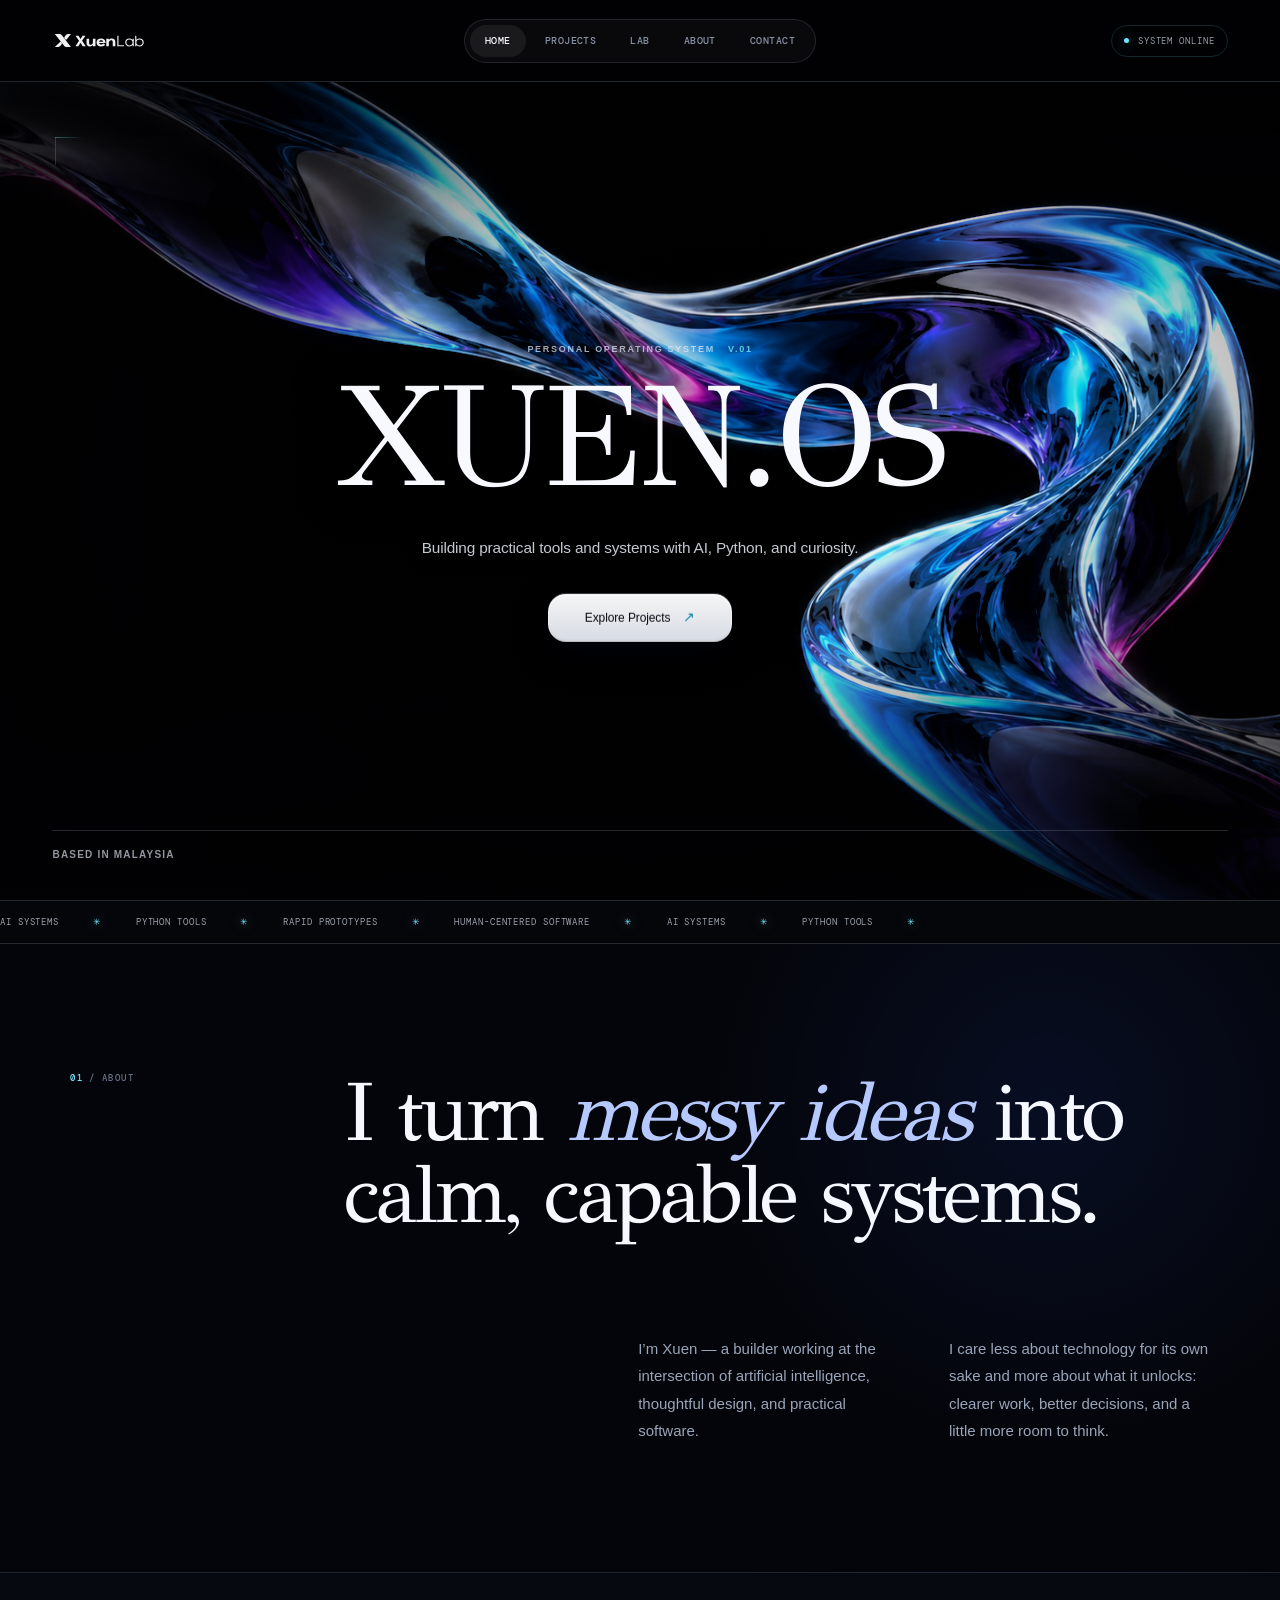
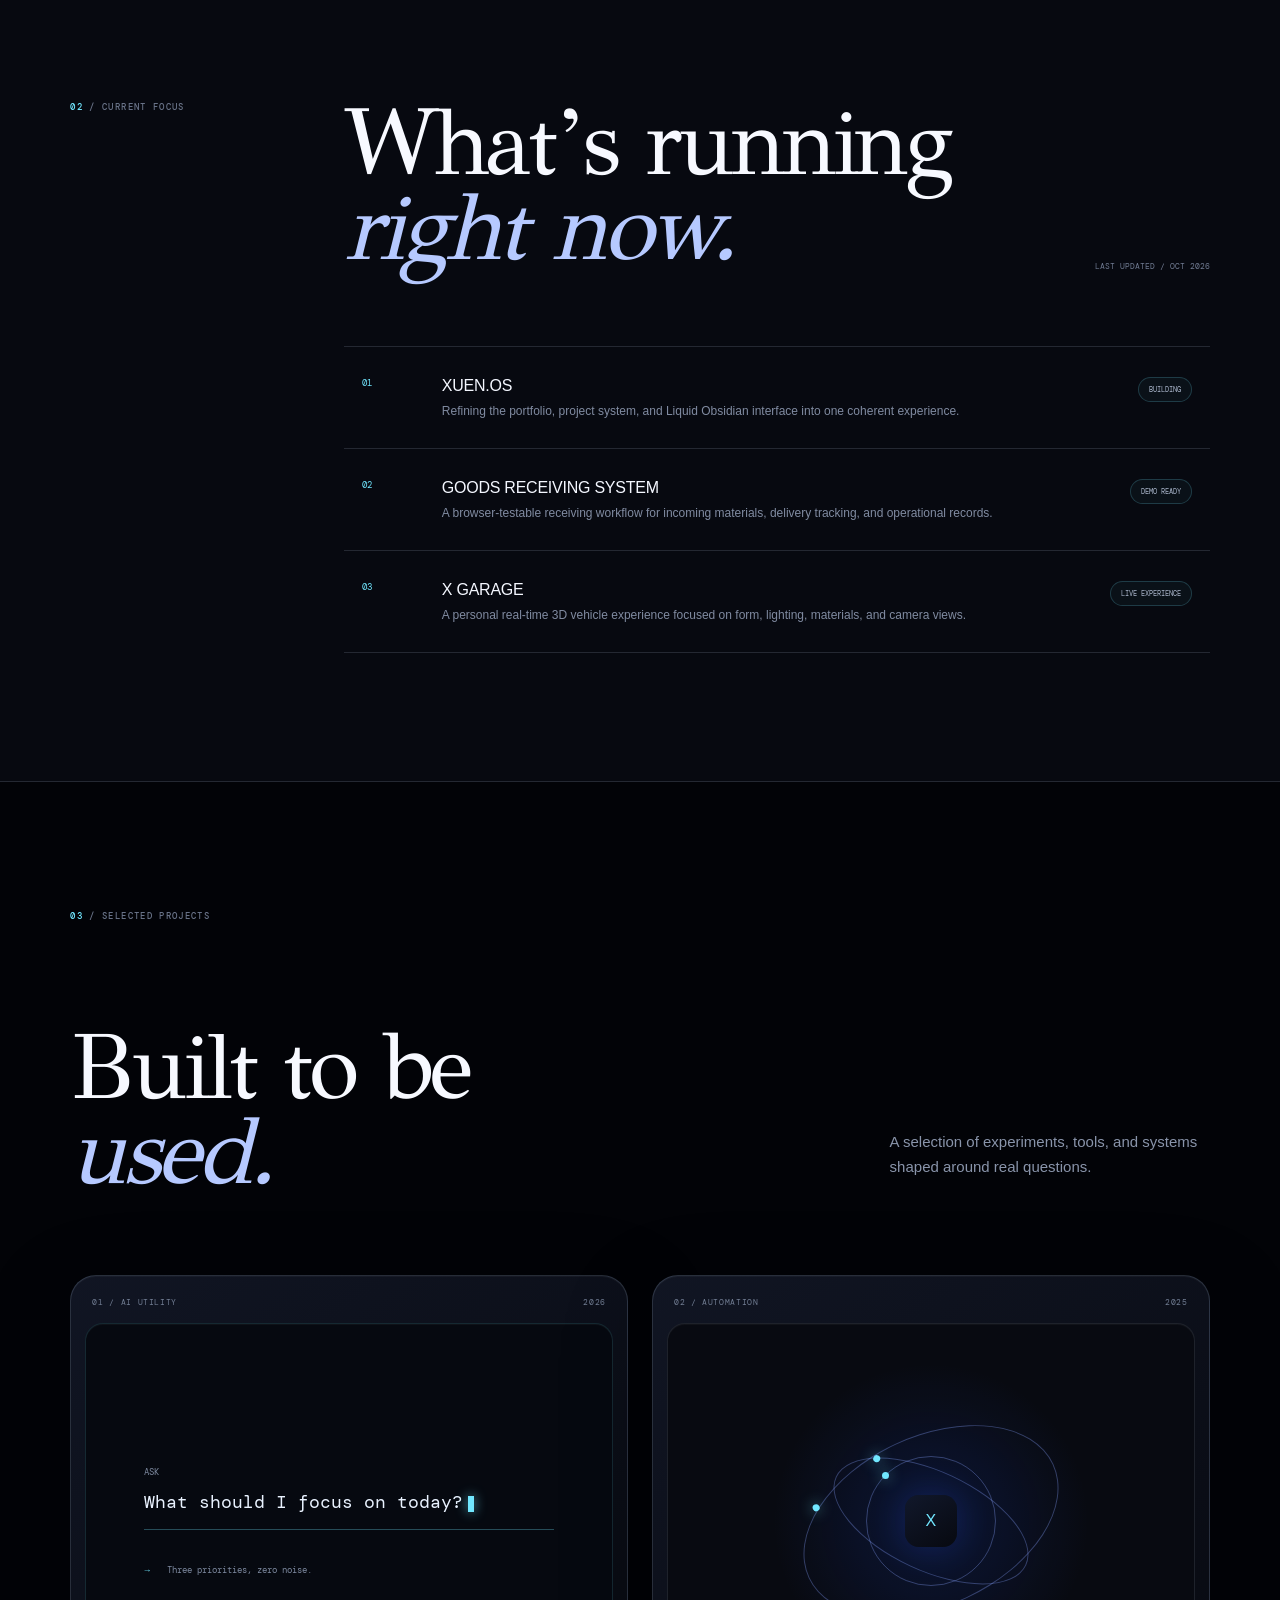
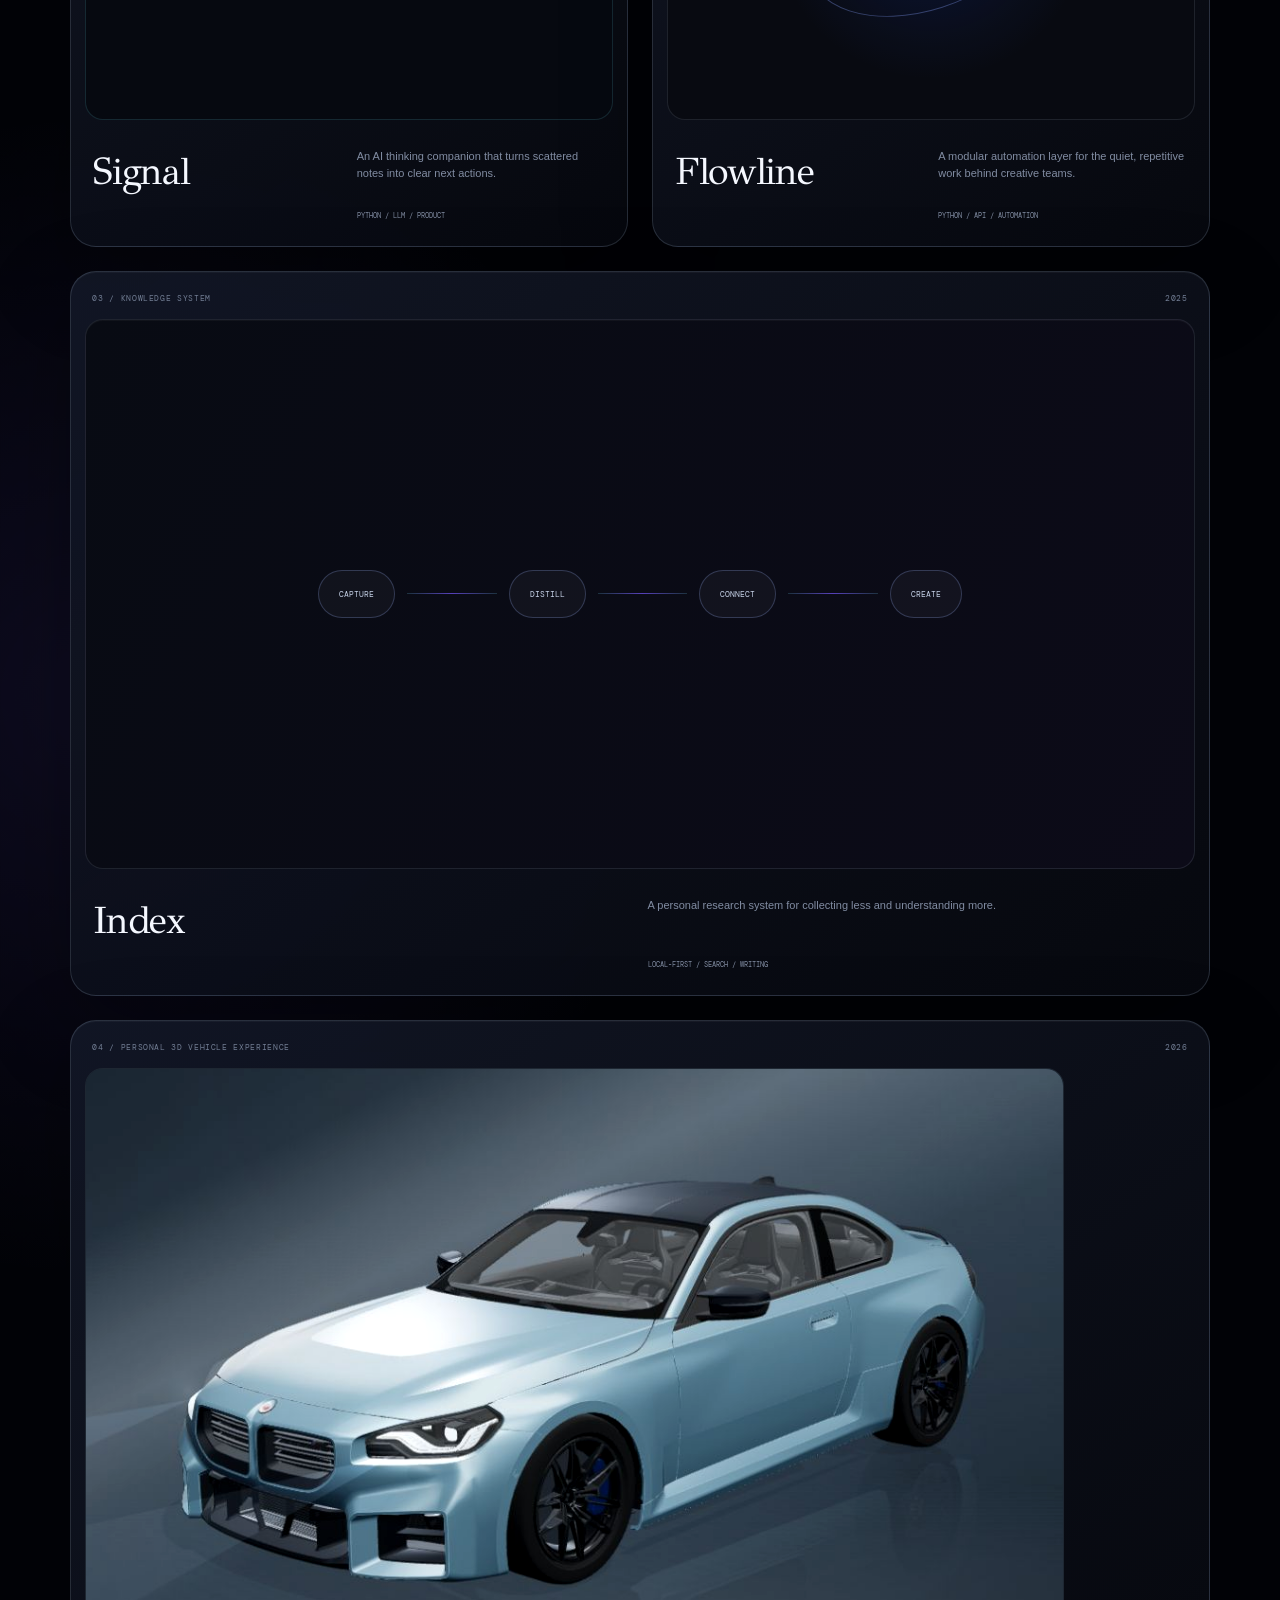
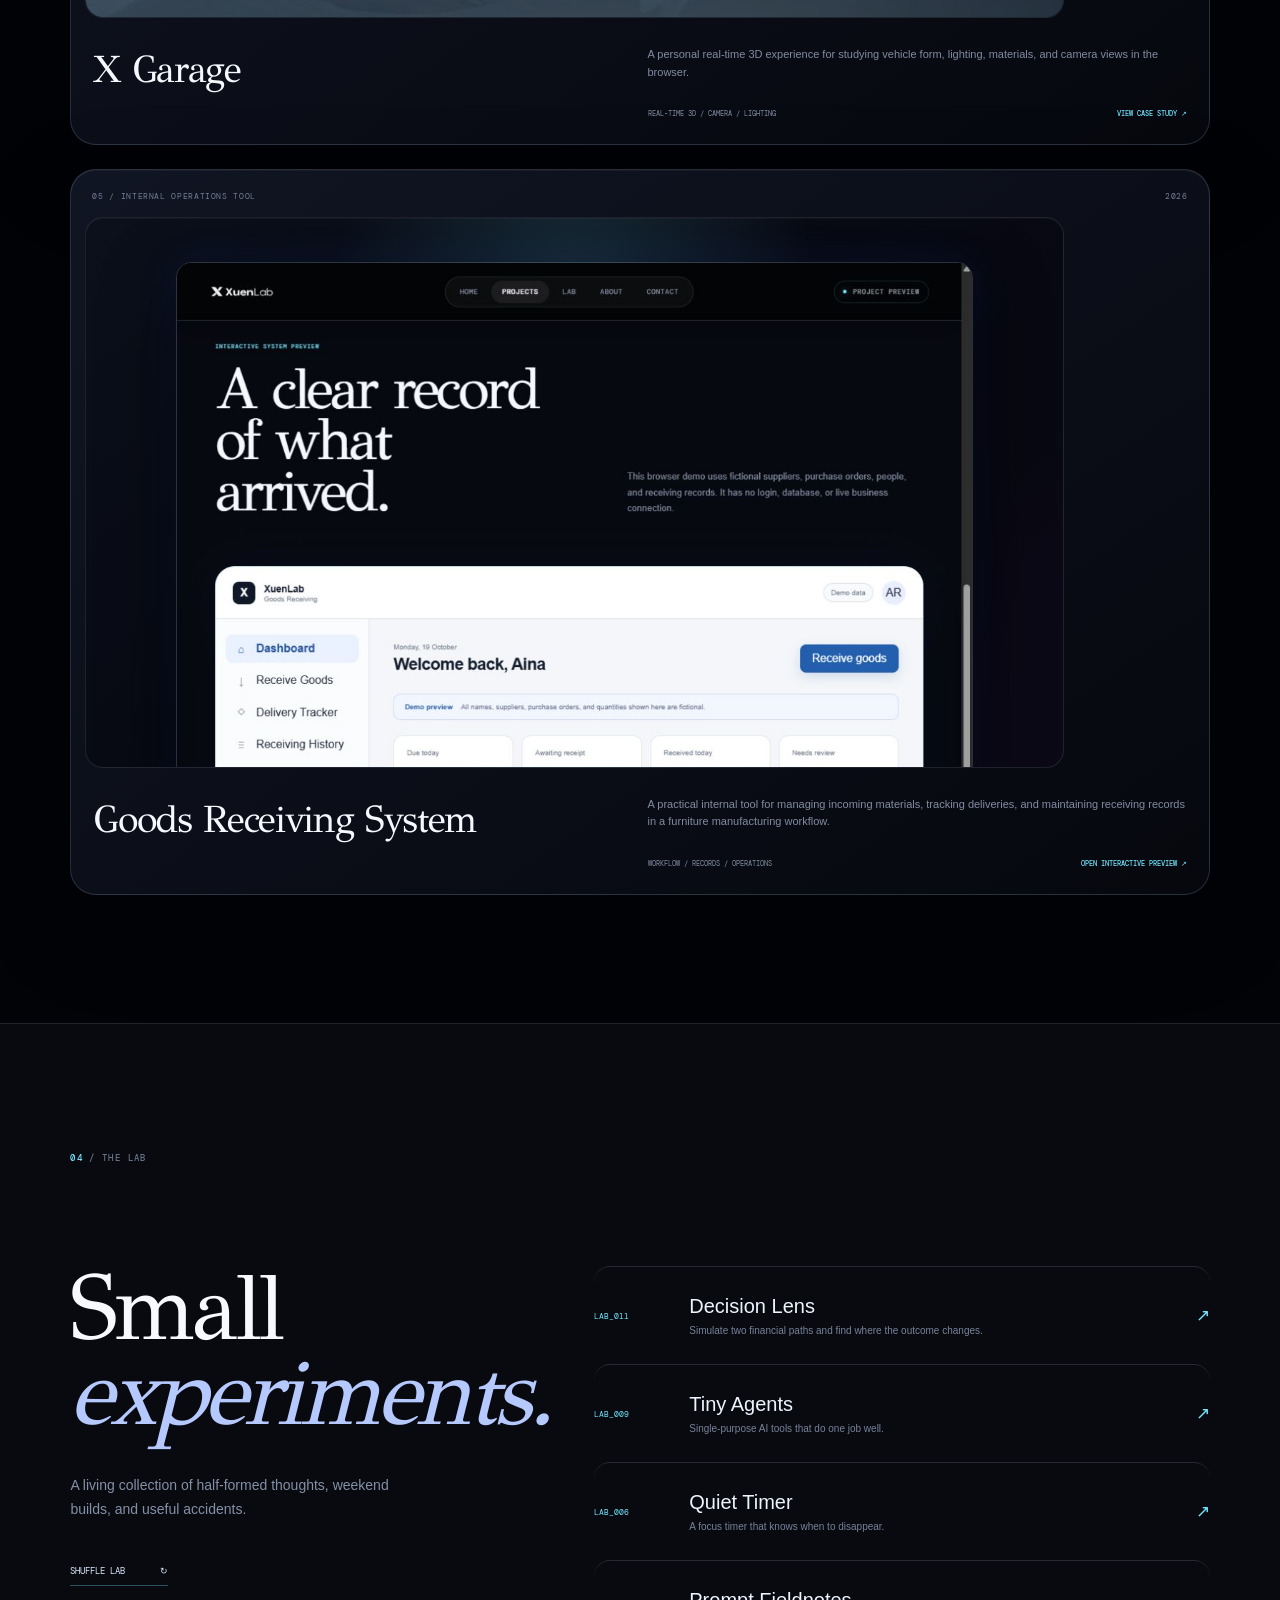
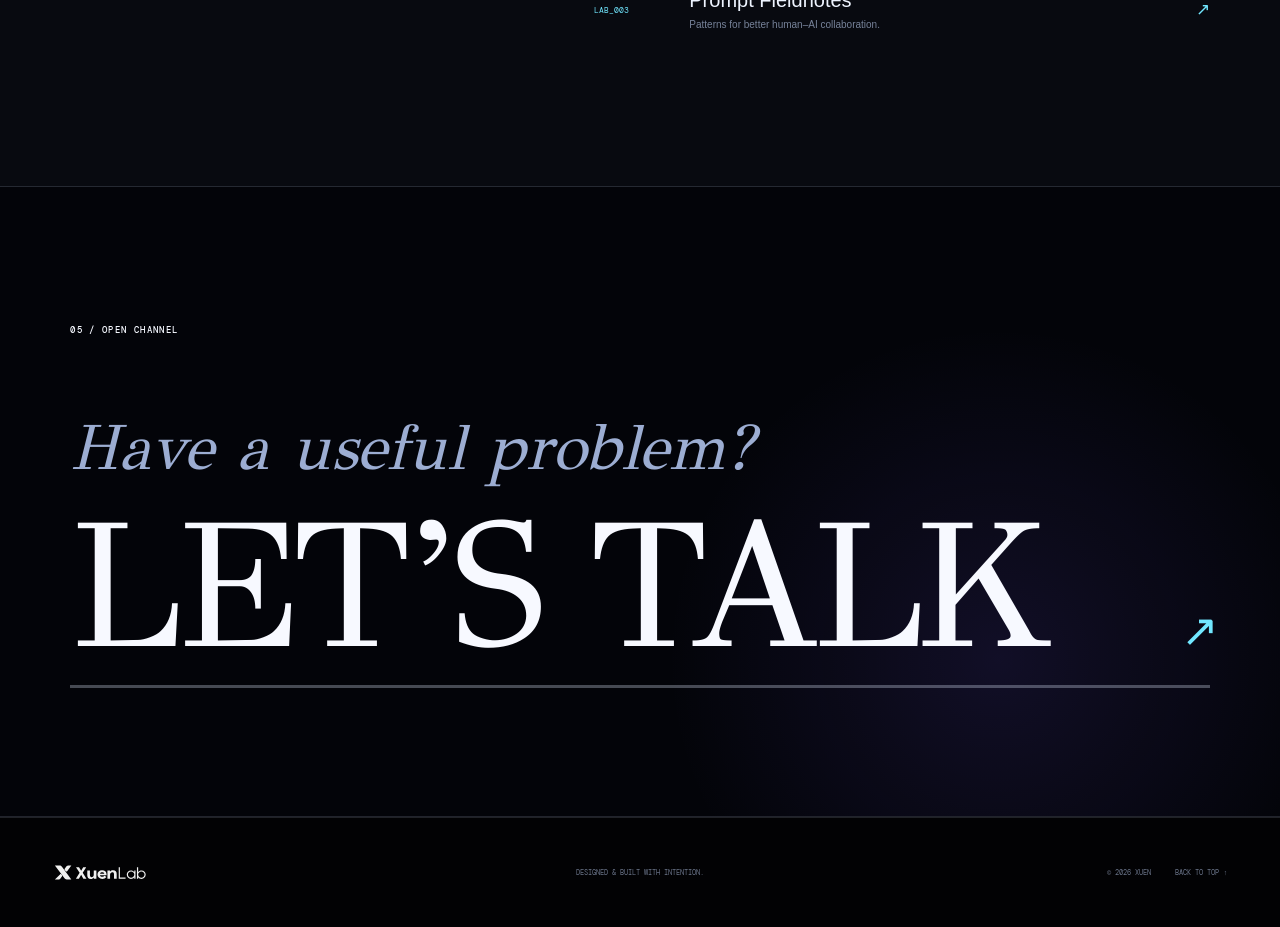
==== commit ce3e1ce3: "feat: evolve Decision Lens into a local-first what-if simulator Improves Decision Lens V3 chart read" ====
--- a/index.html
+++ b/index.html
@@ -129,7 +129,7 @@
       <div class="lab-layout">
         <div class="lab-intro reveal"><h2 id="lab-title">Small<br><em>experiments.</em></h2><p>A living collection of half-formed thoughts, weekend builds, and useful accidents.</p><button class="text-button" type="button" id="shuffle-lab">SHUFFLE LAB <span>↻</span></button></div>
         <div class="lab-stack reveal">
-          <article><span>LAB_011</span><div><h3>Semantic Desk</h3><p>A spatial interface for navigating research.</p></div><span class="lab-arrow">↗</span></article>
+          <a class="lab-entry" href="decision-lens.html" aria-label="Open the Decision Lens what-if simulator"><span>LAB_011</span><div><h3>Decision Lens</h3><p>Simulate two financial paths and find where the outcome changes.</p></div><span class="lab-arrow">↗</span></a>
           <article><span>LAB_009</span><div><h3>Tiny Agents</h3><p>Single-purpose AI tools that do one job well.</p></div><span class="lab-arrow">↗</span></article>
           <article><span>LAB_006</span><div><h3>Quiet Timer</h3><p>A focus timer that knows when to disappear.</p></div><span class="lab-arrow">↗</span></article>
           <article><span>LAB_003</span><div><h3>Prompt Fieldnotes</h3><p>Patterns for better human–AI collaboration.</p></div><span class="lab-arrow">↗</span></article>
--- a/style.css
+++ b/style.css
@@ -54,13 +54,14 @@
 .boot-line span { display: block; width: 0; height: 100%; background: var(--paper); animation: load .8s ease forwards; }
 @keyframes load { to { width: 100%; } }
 
-.site-header { height: 88px; padding: 0 4.8vw; border-bottom: 1px solid rgba(23,23,21,.13); display: grid; grid-template-columns: 1fr auto 1fr; align-items: center; position: relative; z-index: 20; }
+.site-header { height: 88px; padding: 0 4.8vw; border-bottom: 1px solid rgba(222,235,255,.11); display: grid; grid-template-columns: 1fr auto 1fr; align-items: center; position: relative; z-index: 20; background: #030509; color: #f4f7fb; }
+.site-header .logo-glyph { background: #f4f7fb; color: #080b10; box-shadow: 0 4px 18px rgba(49,156,255,.12); }
 .logo { display: inline-flex; align-items: center; gap: 12px; width: max-content; font-family: var(--mono); font-size: 12px; font-weight: 500; letter-spacing: -.02em; }
 .logo-glyph { display: grid; place-items: center; width: 30px; height: 30px; border-radius: 8px; background: var(--ink); color: var(--paper); font-family: var(--sans); font-size: 13px; box-shadow: 0 4px 12px rgba(17,17,15,.13); }
 .desktop-nav { display: flex; height: 100%; align-items: center; gap: 38px; font-family: var(--mono); font-size: 10px; font-weight: 500; text-transform: uppercase; }
-.desktop-nav a { height: 100%; display: grid; place-items: center; position: relative; color: #66645e; transition: color .2s; }
-.desktop-nav a:hover, .desktop-nav a.active { color: var(--ink); }
-.desktop-nav a.active::after { content: ""; height: 1px; background: var(--ink); position: absolute; left: 0; right: 0; bottom: -1px; }
+.desktop-nav a { height: 100%; display: grid; place-items: center; position: relative; color: #7f8793; transition: color .2s; }
+.desktop-nav a:hover, .desktop-nav a.active { color: #f4f7fb; }
+.desktop-nav a.active::after { content: ""; height: 1px; background: #55baff; position: absolute; left: 0; right: 0; bottom: -1px; }
 .header-status { justify-self: end; font-family: var(--mono); font-size: 9px; letter-spacing: .1em; }
 .status-dot { display: inline-block; width: 5px; height: 5px; border-radius: 50%; margin-right: 7px; background: #55a35d; box-shadow: 0 0 0 3px rgba(85,163,93,.12); }
 .menu-toggle, .mobile-nav { display: none; }
@@ -317,14 +318,23 @@
 .eyebrow span { color: var(--muted); margin-left: 18px; }
 h1 { font-size: clamp(112px, 12.55vw, 226px); line-height: .77; margin: clamp(42px, 4vw, 62px) 0 clamp(44px, 3.8vw, 60px); font-weight: 600; letter-spacing: -.1em; transform: translateX(-.012em); }
 h1 .outline { color: var(--ink); -webkit-text-stroke: 0; }
-.hero-subtitle { max-width: 510px; margin: 0; font-size: clamp(20px, 1.65vw, 26px); line-height: 1.44; letter-spacing: -.032em; font-weight: 400; color: #2c2c29; }
-.hero-subtitle strong { font-weight: 600; border-bottom: 1px solid rgba(17,17,15,.35); }
+.hero-subtitle { max-width: 510px; margin: 0; font-size: clamp(20px, 1.65vw, 26px); line-height: 1.44; letter-spacing: -.032em; font-weight: 400; color: rgba(229,235,244,.74); }
+.hero-subtitle strong { color: #f5f8fc; font-weight: 600; border-bottom: 1px solid rgba(118,186,255,.58); }
 .hero-actions { display: flex; gap: 12px; margin-top: 42px; }
-.button { display: flex; justify-content: space-between; align-items: center; min-width: 190px; padding: 19px 21px; border: 1px solid rgba(17,17,15,.75); font-family: var(--mono); font-size: 9px; letter-spacing: .08em; transition: transform .25s, box-shadow .25s, background .25s, color .25s; }
-.button:hover { transform: translateY(-2px); box-shadow: 0 10px 30px rgba(17,17,15,.09); }
-.button-primary { background: var(--ink); color: var(--paper); }
-.button-secondary:hover { background: #fff; }
-.hero-meta { margin-top: 68px; display: flex; gap: 48px; color: #77756f; font-family: var(--mono); font-size: 8px; font-weight: 500; letter-spacing: .11em; }
+.button { display: flex; justify-content: space-between; align-items: center; min-width: 190px; padding: 19px 21px; border: 1px solid rgba(211,228,249,.42); border-radius: 14px; font-family: var(--mono); font-size: 9px; letter-spacing: .08em; transition: transform .25s, box-shadow .25s, background .25s, color .25s; }
+.button:hover { transform: translateY(-2px); box-shadow: 0 12px 34px rgba(17,115,222,.16); }
+.hero .button-primary { background: #f4f7fb; color: #070a0f; border-color: #f4f7fb; }
+.hero .button-secondary { color: #edf4fc; background: rgba(255,255,255,.025); }
+.hero .button-secondary:hover { background: rgba(255,255,255,.09); }
+.hero-meta { margin-top: 68px; display: flex; gap: 48px; color: rgba(184,197,214,.55); font-family: var(--mono); font-size: 8px; font-weight: 500; letter-spacing: .11em; }
+
+.hero-wave { position: absolute; z-index: 0; inset: auto 0 0; width: 100%; height: 50%; display: block; pointer-events: none; opacity: .96; }
+.particle-logo-visual { position: relative; top: clamp(-34px, -2.2vw, -18px); z-index: 3; width: min(100%, 720px); margin: 0 auto; isolation: isolate; }
+.particle-logo-frame { position: relative; width: 100%; aspect-ratio: 1.05; }
+.particle-logo-frame::before { content: ""; position: absolute; inset: 17% 10%; border-radius: 50%; background: radial-gradient(circle, rgba(21,130,255,.115), transparent 69%); filter: blur(18px); }
+#xuenlab-particle-logo { position: relative; width: 100%; height: 100%; display: block; touch-action: none; }
+.particle-logo-error { position: absolute; inset: 50% auto auto 50%; display: none; width: min(82%, 360px); margin: 0; transform: translate(-50%, -50%); color: rgba(220,234,255,.72); font: 11px/1.6 var(--mono); text-align: center; }
+.particle-logo-visual figcaption { display: flex; justify-content: space-between; gap: 20px; margin-top: -4px; color: rgba(154,183,227,.45); font: 7px var(--mono); font-weight: 500; letter-spacing: .13em; }
 
 .workspace-visual { position: relative; width: min(100%, 620px); margin: 0 1.2vw 0 auto; isolation: isolate; }
 .workspace-visual::before { content: ""; position: absolute; z-index: -1; inset: 18px -18px -18px 18px; background: #eeebe4; border: 1px solid rgba(23,23,21,.07); }
@@ -464,9 +474,9 @@
 .text-button { padding: 0 0 8px; background: none; border: 0; border-bottom: 1px solid #555; font: 9px var(--mono); cursor: pointer; }
 .text-button span { display: inline-block; margin-left: 30px; transition: rotate .4s; }
 .text-button:hover span { rotate: 180deg; }
-.lab-stack article { display: grid; grid-template-columns: 75px 1fr auto; gap: 20px; padding: 28px 0; border-top: 1px solid #333; align-items: center; transition: padding .25s, background .25s; }
-.lab-stack article:hover { padding-left: 14px; padding-right: 14px; background: #191917; }
-.lab-stack > article > span:first-child { font: 8px var(--mono); color: #777; }
+.lab-stack > :is(article, .lab-entry) { display: grid; grid-template-columns: 75px 1fr auto; gap: 20px; padding: 28px 0; border-top: 1px solid #333; align-items: center; transition: padding .25s, background .25s; }
+.lab-stack > :is(article, .lab-entry):hover { padding-left: 14px; padding-right: 14px; background: #191917; }
+.lab-stack > :is(article, .lab-entry) > span:first-child { font: 8px var(--mono); color: #777; }
 .lab-stack h3 { margin: 0 0 7px; font-size: 20px; font-weight: 500; }
 .lab-stack p { margin: 0; font-size: 10px; color: #777; }
 .lab-arrow { font-size: 17px; }
@@ -625,7 +635,10 @@
 
 @media (max-width: 1000px) {
   .hero { grid-template-columns: 1fr; padding-top: 76px; }
-  .hero-copy { transform: none; }
+  .hero-copy { top: 0; transform: none; }
+  .particle-logo-visual { max-width: 700px; margin: 38px auto 0; width: 88%; }
+  .particle-logo-visual { top: 0; }
+  .hero-wave { height: 52%; }
   .workspace-visual { max-width: 700px; margin: 66px auto 0; width: 88%; }
   .about, .focus { grid-template-columns: 1fr; }
   .section-index { margin-bottom: 60px; }
@@ -648,13 +661,16 @@
   .site-header { height: 68px; grid-template-columns: 1fr auto; padding: 0 20px; }
   .desktop-nav, .header-status { display: none; }
   .menu-toggle { display: block; border: 0; background: none; padding: 10px 0 10px 20px; font: 9px var(--mono); text-transform: uppercase; }
-  .mobile-nav { position: fixed; inset: 68px 0 auto; z-index: 15; display: grid; background: var(--paper); border-bottom: 1px solid var(--ink); padding: 20px; transform: translateY(-130%); transition: transform .35s ease; }
+  .mobile-nav { position: fixed; inset: 68px 0 auto; z-index: 15; display: grid; background: #05080d; color: #f4f7fb; border-bottom: 1px solid rgba(222,235,255,.18); padding: 20px; transform: translateY(-130%); transition: transform .35s ease; }
   .mobile-nav.open { transform: translateY(0); }
   .mobile-nav a { padding: 14px 0; border-bottom: 1px solid var(--line); font: 11px var(--mono); text-transform: uppercase; }
   .hero { padding: 62px 20px 86px; min-height: auto; }
   h1 { font-size: 27vw; margin: 42px 0 40px; }
   .hero-actions { flex-direction: column; }
   .hero-meta { flex-direction: column; gap: 10px; margin-top: 54px; }
+  .particle-logo-visual { width: calc(100vw - 36px); margin: 28px -2px 0; }
+  .particle-logo-visual figcaption { padding: 0 8px; font-size: 6px; }
+  .hero-wave { height: 48%; opacity: .9; }
   .workspace-visual { width: calc(100vw - 54px); margin-top: 62px; margin-right: 14px; margin-left: 0; }
   .workspace-visual::before { inset: 10px -10px -10px 10px; }
   .workspace-visual figcaption { margin-top: 14px; font-size: 6px; }
@@ -674,7 +690,7 @@
   .project-link-card .project-info > span { align-items: start; flex-direction: column; }
   .xgarage-project-visual { height: auto; aspect-ratio: 1 / 1; }
   .lab-layout { grid-template-columns: 1fr; gap: 70px; }
-  .lab-stack article { grid-template-columns: 55px 1fr auto; }
+  .lab-stack > :is(article, .lab-entry) { grid-template-columns: 55px 1fr auto; }
   .contact { min-height: 55vh; }
   .contact-inner a { font-size: 18vw; }
   footer { grid-template-columns: 1fr auto; gap: 28px; }
@@ -1005,9 +1021,9 @@
 .lab-intro p { color: #8490a6; font-size: 14px; }
 .text-button { color: #dce7fb; border-color: rgba(113,231,255,.32); }
 .text-button:hover { color: var(--cyan); }
-.lab-stack article { border-color: var(--line); border-radius: 16px; }
-.lab-stack article:hover { padding-left: 18px; padding-right: 18px; background: linear-gradient(90deg,rgba(36,87,255,.1),rgba(118,87,255,.035)); }
-.lab-stack > article > span:first-child { color: var(--cyan); }
+.lab-stack > :is(article, .lab-entry) { border-color: var(--line); border-radius: 16px; }
+.lab-stack > :is(article, .lab-entry):hover { padding-left: 18px; padding-right: 18px; background: linear-gradient(90deg,rgba(36,87,255,.1),rgba(118,87,255,.035)); }
+.lab-stack > :is(article, .lab-entry) > span:first-child { color: var(--cyan); }
 .lab-stack h3 { color: #eef4ff; }
 .lab-stack p { color: #77839a; }
 .lab-arrow { color: var(--cyan); }
@@ -1121,6 +1137,6 @@
 }
 
 @media (prefers-reduced-motion:reduce) {
-  .project-card,.focus-list article,.lab-stack article,.contact-inner a { transition: none; }
+  .project-card,.focus-list article,.lab-stack > :is(article, .lab-entry),.contact-inner a { transition: none; }
   .goods-project-visual img { transition: none; }
 }
